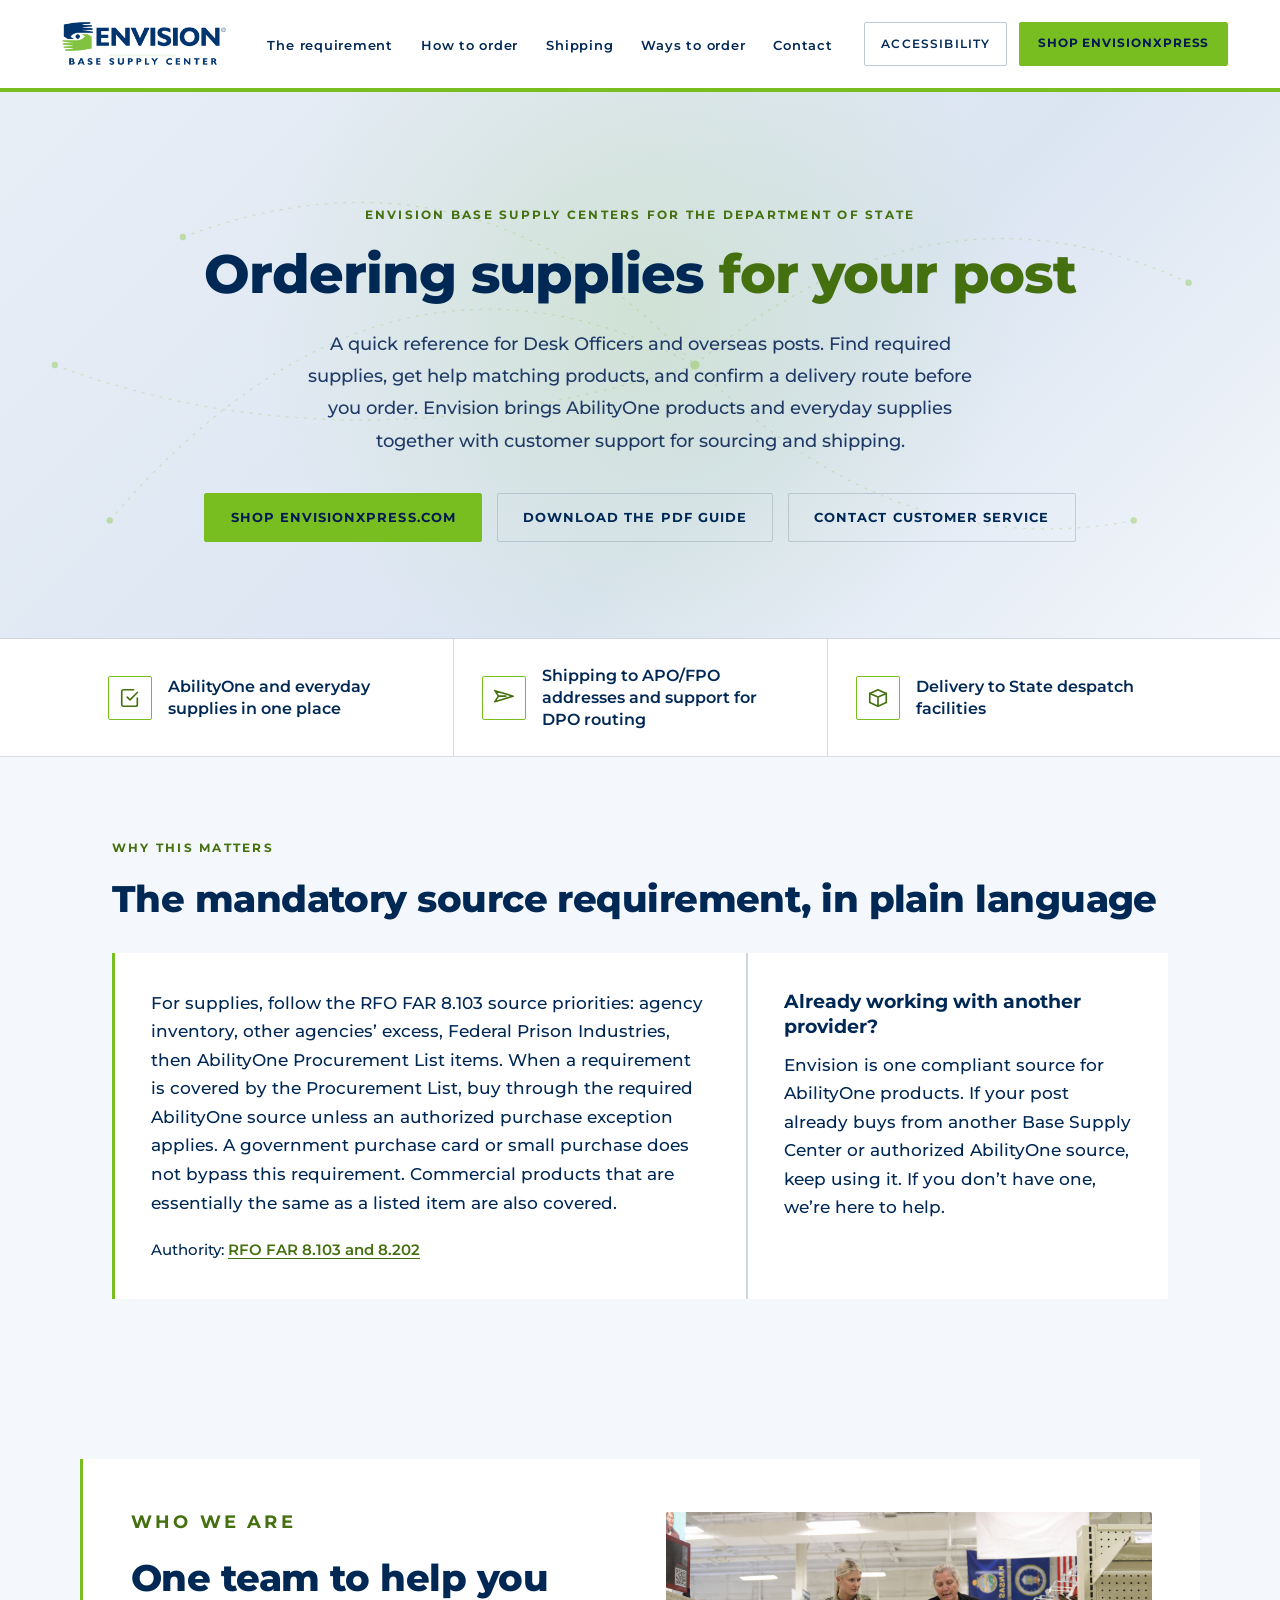
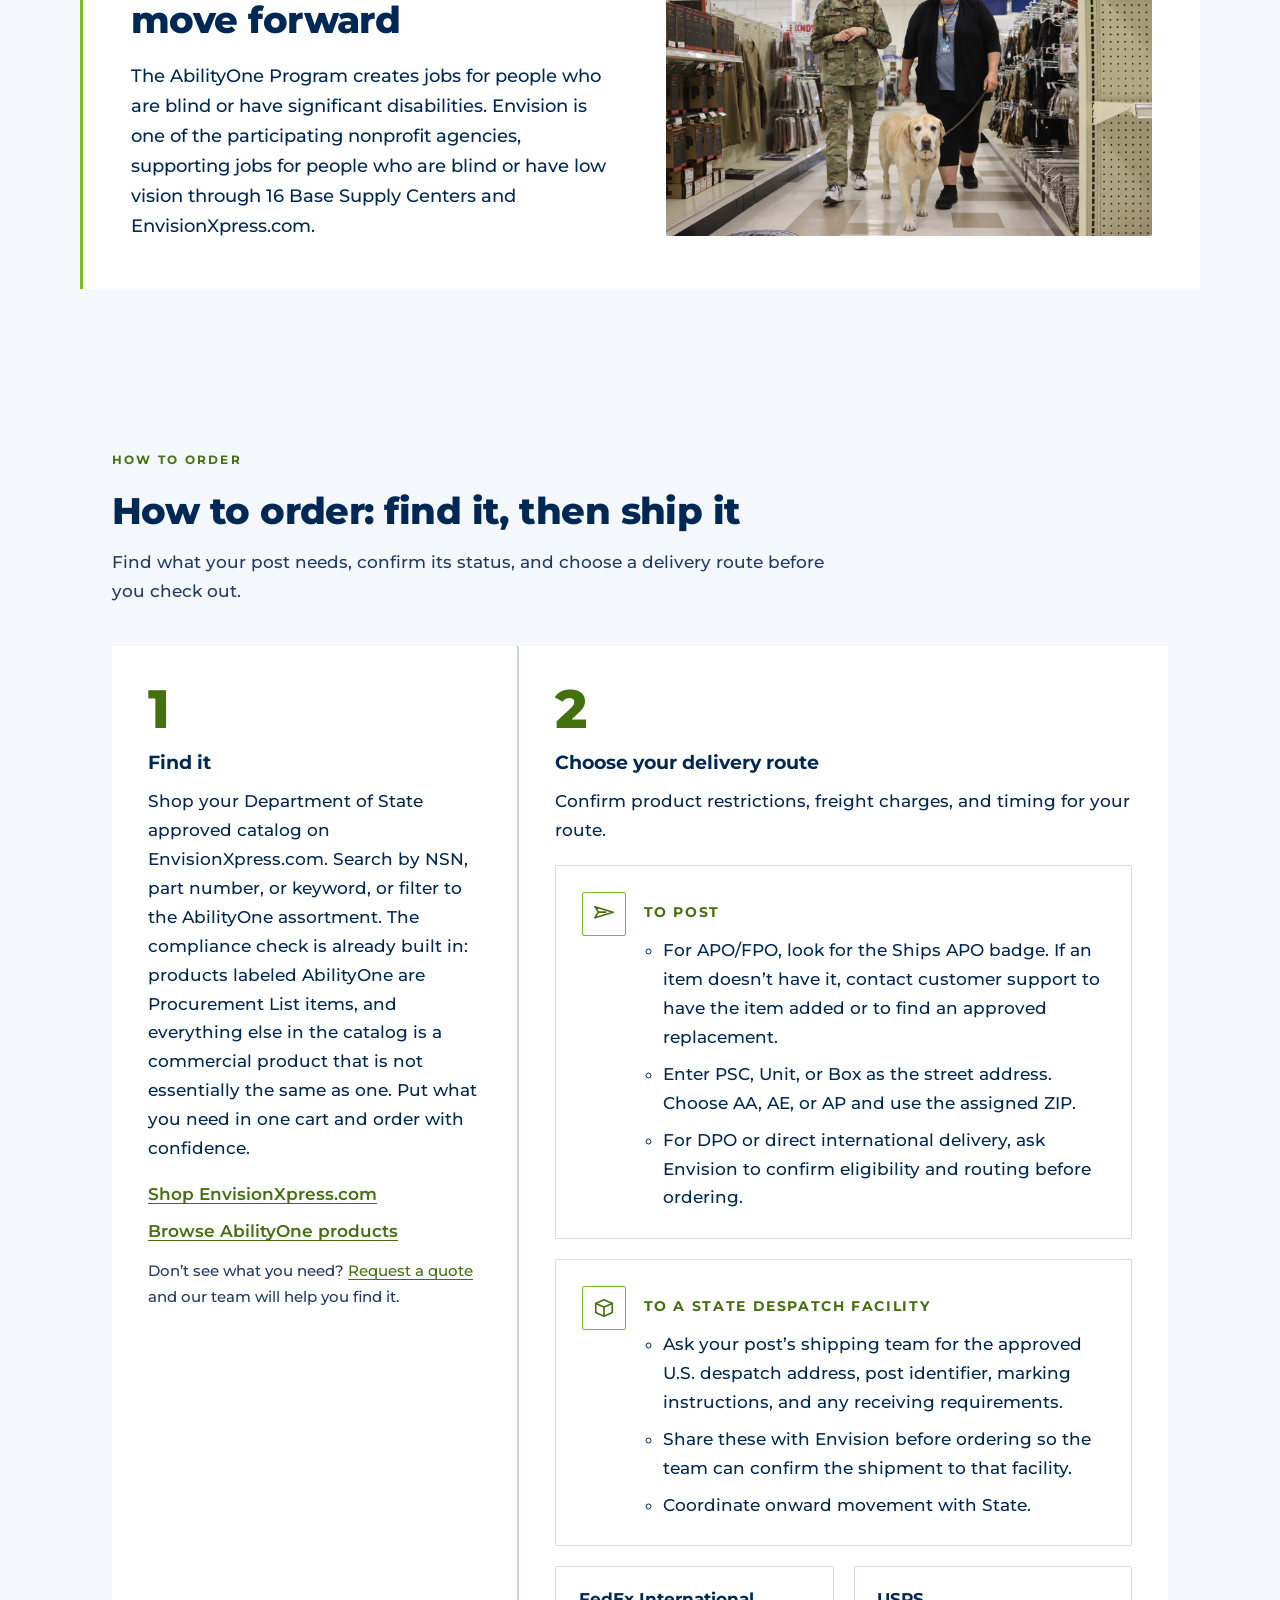
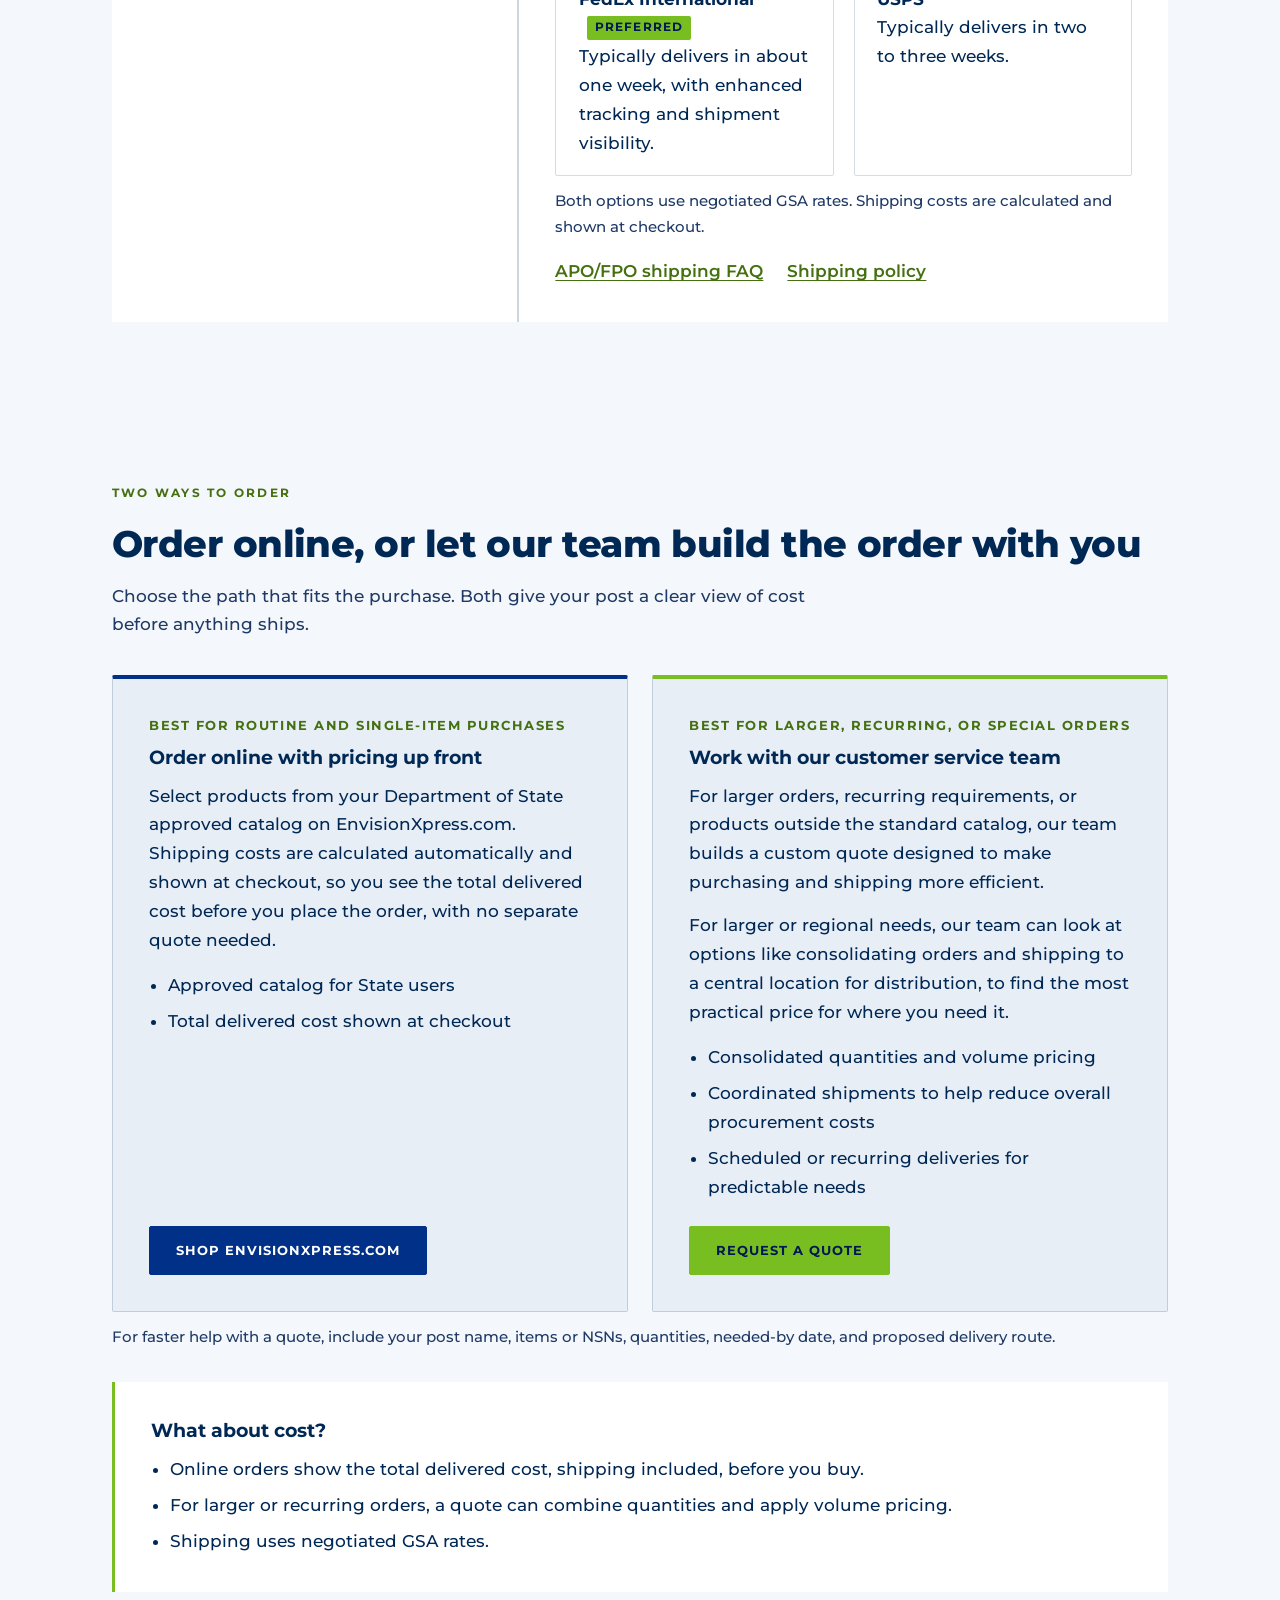
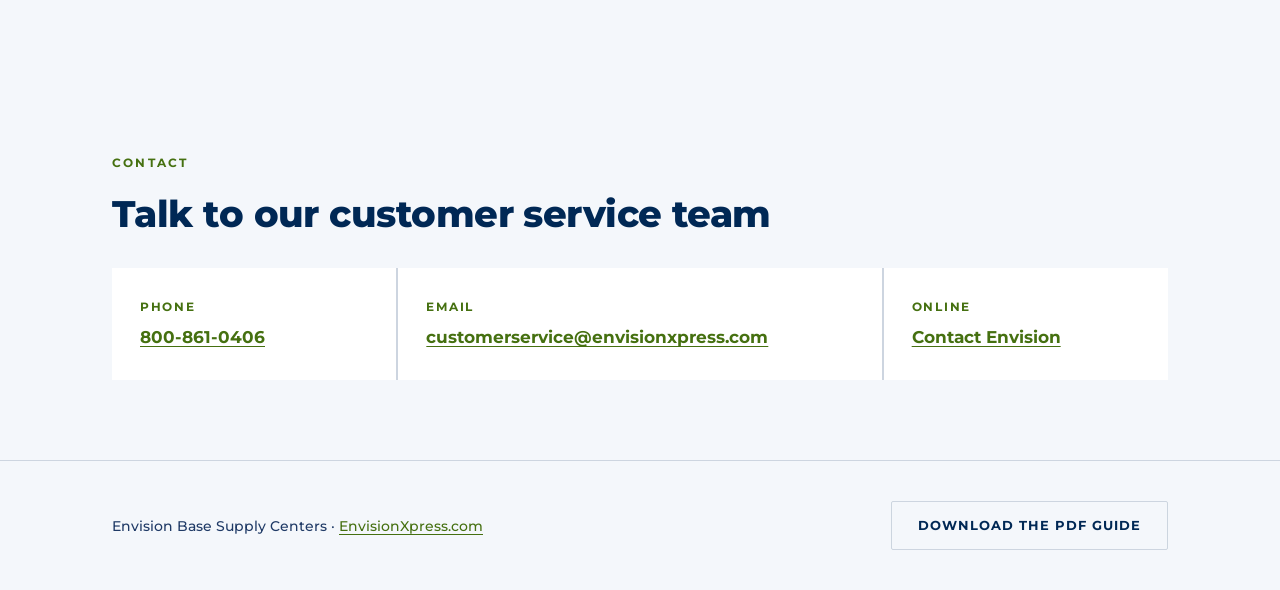
==== state/index.html @ d4388209 "State page: store photo in Who we are; PDF matches approved copy - Who we are pairs the two sentence" ====
<!DOCTYPE html>
<html lang="en" data-env-theme="dark">
<head>
<script>(function(){try{
  var p = JSON.parse(localStorage.getItem('env-a11y') || '{}');
  var t = p.theme;
  if (!['dark','light','hc'].includes(t)) {
    t = window.matchMedia('(prefers-color-scheme: light)').matches ? 'light' : 'dark';
  }
  var r = document.documentElement;
  r.setAttribute('data-env-theme', t);
  ['zoom','lines','paras','underline','motion','readable','cursor'].forEach(function(k){
    if (p[k]) r.setAttribute('data-env-' + k, p[k]);
  });
}catch(e){}})();</script>
<meta charset="UTF-8">
<meta name="viewport" content="width=device-width, initial-scale=1.0">
<meta name="robots" content="noindex">
<title>AbilityOne Purchasing and Delivery Guide for Department of State Posts | Envision</title>
<meta name="description" content="How Department of State Desk Officers and overseas posts find AbilityOne products, confirm Procurement List coverage, and ship to post or a State despatch facility through Envision Base Supply Centers.">
<link rel="preconnect" href="https://fonts.googleapis.com">
<link rel="preconnect" href="https://fonts.gstatic.com" crossorigin>
<link href="https://fonts.googleapis.com/css2?family=Montserrat:wght@400;500;600;700;800&display=swap" rel="stylesheet">
<style>
  *, *::before, *::after { box-sizing: border-box; margin: 0; padding: 0; }

  /* ---------- Theme tokens ---------- */
  :root, html[data-env-theme="dark"] {
    --blue: #003087; --blue-dark: #001852; --blue-mid: #004bb5;
    --green: #78BE21; --green-text: #78BE21; --green-dim: rgba(120,190,33,0.15);
    --bg-body: #000d2e; --bg-alt: #001852; --surface-card: rgba(0,24,82,0.52);
    --surface-strong: #001852;
    --text-main: #ffffff; --text-muted: #e6ecfa;
    --border-soft: rgba(255,255,255,0.12);
    --warn: #FFCF00; --warn-bg: rgba(255,207,0,0.10);
    --focus: #78BE21;
    --btn-text: #001852;
  }
  html[data-env-theme="light"] {
    --blue: #003087; --blue-dark: #002855; --blue-mid: #004bb5;
    --green: #78BE21; --green-text: #457010; --green-dim: rgba(120,190,33,0.18);
    --bg-body: #f4f7fb; --bg-alt: #e8eef6; --surface-card: #ffffff;
    --surface-strong: #ffffff;
    --text-main: #002855; --text-muted: #1f3a66;
    --border-soft: rgba(0,40,85,0.16);
    --warn: #6b5500; --warn-bg: #fff6cc;
    --focus: #003087;
    --btn-text: #001852;
  }
  html[data-env-theme="hc"] {
    --blue: #41B6E6; --blue-dark: #000000; --blue-mid: #41B6E6;
    --green: #78BE21; --green-text: #78BE21; --green-dim: rgba(120,190,33,0.25);
    --bg-body: #000000; --bg-alt: #000000; --surface-card: #000000;
    --surface-strong: #000000;
    --text-main: #ffffff; --text-muted: #ffffff;
    --border-soft: #ffffff;
    --warn: #FFCF00; --warn-bg: #000000;
    --focus: #78BE21;
    --btn-text: #000000;
  }
  html[data-env-theme="hc"] * { backdrop-filter: none !important; text-shadow: none !important; }
  html[data-env-theme="hc"] a { text-decoration: underline; }

  html { scroll-behavior: smooth; scroll-padding-top: 6rem; }
  body {
    font-family: 'Montserrat', sans-serif; font-weight: 500; font-size: 1.0625rem; line-height: 1.7;
    background: var(--bg-body); color: var(--text-main);
    -webkit-font-smoothing: antialiased; overflow-x: hidden;
  }
  :focus-visible { outline: 2px solid var(--focus); outline-offset: 3px; border-radius: 2px; }
  a { color: var(--green-text); text-underline-offset: 3px; }
  a:hover { text-decoration-thickness: 2px; }
  .visually-hidden { position: absolute; width: 1px; height: 1px; padding: 0; margin: -1px; overflow: hidden; clip: rect(0 0 0 0); white-space: nowrap; border: 0; }
  .wrap { max-width: 1120px; margin: 0 auto; padding: 0 2rem; }

  /* ---------- Skip links ---------- */
  .skip-link {
    position: absolute; left: 1rem; top: -100px; z-index: 200;
    background: var(--green); color: #001852; text-decoration: none;
    padding: 0.7rem 1.4rem; font-weight: 700; font-size: 0.8rem;
    letter-spacing: 0.08em; text-transform: uppercase; border-radius: 2px; transition: top 0.15s;
  }
  .skip-link:focus { top: 1rem; }

  /* ---------- Nav ---------- */
  .site-header {
    position: sticky; top: 0; z-index: 100;
    background: #ffffff; border-bottom: 4px solid var(--green);
    --text-main: #002855; --green-text: #457010; --border-soft: rgba(0,40,85,0.25); --focus: #003087;
    color: #002855;
  }
  .nav-inner { display: flex; align-items: center; justify-content: space-between; gap: 1.5rem; padding: 0.75rem 2rem; max-width: 1240px; margin: 0 auto; }
  .logo-plate { display: inline-flex; align-items: center; }
  .logo-plate img { height: 64px; width: auto; display: block; }
  .nav-links { display: flex; gap: 1.75rem; list-style: none; align-items: center; }
  .nav-links a { font-size: 0.8rem; font-weight: 600; letter-spacing: 0.06em; color: var(--text-main); text-decoration: none; }
  .nav-links a:hover { color: var(--green-text); }
  .nav-actions { display: flex; align-items: center; gap: 0.75rem; }

  /* ---------- Buttons ---------- */
  .btn-primary, .btn-ghost {
    display: inline-flex; align-items: center; justify-content: center; min-height: 44px;
    padding: 0.8rem 1.6rem; font-weight: 700; font-size: 0.8rem; letter-spacing: 0.08em;
    text-transform: uppercase; border-radius: 2px; text-decoration: none; transition: box-shadow 0.2s, border-color 0.2s, background 0.2s;
  }
  .btn-primary { background: var(--green); color: var(--btn-text); border: 1px solid var(--green); }
  .btn-primary:hover { box-shadow: 0 0 24px rgba(120,190,33,0.35); }
  .btn-ghost { background: transparent; color: var(--text-main); border: 1px solid var(--border-soft); }
  .btn-ghost:hover { border-color: var(--green); }
  .nav-actions .btn-primary { padding: 0.6rem 1.1rem; font-size: 0.72rem; }

  .a11y-trigger { background: none; border: 1px solid var(--border-soft); color: var(--text-main);
    font: 600 0.72rem 'Montserrat', sans-serif; letter-spacing: 0.1em; text-transform: uppercase;
    padding: 0.55rem 1rem; border-radius: 2px; cursor: pointer; min-height: 44px; }
  .a11y-trigger:hover { border-color: var(--green); }

  /* ---------- Hero ---------- */
  .hero { position: relative; overflow: hidden; text-align: center; padding: 6rem 0 5rem; border-bottom: 1px solid var(--border-soft); }
  .hero-bg { position: absolute; inset: 0; background: linear-gradient(135deg, #001852 0%, #003087 55%, #000d2e 100%); }
  html[data-env-theme="light"] .hero-bg { background: linear-gradient(135deg, #e8eef6 0%, #dbe5f2 60%, #f4f7fb 100%); }
  html[data-env-theme="hc"] .hero-bg { background: #000; }
  .hero-content { position: relative; z-index: 1; max-width: 1080px; margin: 0 auto; padding: 0 2rem; }
  .eyebrow { font-size: 0.78rem; font-weight: 700; letter-spacing: 0.18em; text-transform: uppercase; color: var(--green-text); margin-bottom: 1.25rem; }
  h1 { font-size: clamp(2.2rem, 4.4vw, 3.4rem); font-weight: 800; line-height: 1.08; letter-spacing: -0.02em; margin-bottom: 1.5rem; }
  h1 em { font-style: normal; color: var(--green-text); }
  .hero-sub { font-weight: 500; font-size: 1.15rem; color: var(--text-muted); line-height: 1.75; max-width: 680px; margin: 0 auto 2.25rem; }
  .hero-actions { display: flex; gap: 0.9rem; justify-content: center; flex-wrap: wrap; }
  @keyframes fadeUp { from { opacity: 0; transform: translateY(18px); } to { opacity: 1; transform: none; } }
  .hero-content > * { animation: fadeUp 0.6s ease both; }
  .hero-content > *:nth-child(2) { animation-delay: 0.1s; }
  .hero-content > *:nth-child(3) { animation-delay: 0.2s; }
  .hero-content > *:nth-child(4) { animation-delay: 0.3s; }

  /* ---------- Sections ---------- */
  section.block { padding: 5rem 0; }
  section.block.alt { background: var(--bg-alt); }
  h2 { font-size: clamp(1.6rem, 3vw, 2.3rem); font-weight: 800; letter-spacing: -0.015em; line-height: 1.15; margin-bottom: 1rem; }
  h3 { font-size: 1.2rem; font-weight: 700; line-height: 1.3; margin-bottom: 0.75rem; }
  h4 { font-size: 0.85rem; font-weight: 700; letter-spacing: 0.12em; text-transform: uppercase; color: var(--green-text); margin-bottom: 0.75rem; }
  .lede { color: var(--text-muted); max-width: 720px; font-size: 1.05rem; }
  p + p { margin-top: 0.9rem; }

  /* Requirement callout */
  .callout { display: grid; grid-template-columns: 1.5fr 1fr; gap: 2px; background: var(--border-soft); border-left: 3px solid var(--green); margin-top: 2rem; }
  .callout > div { background: var(--surface-strong); padding: 2.25rem; }
  .callout .authority { margin-top: 1.25rem; font-size: 0.95rem; }
  .callout .authority a { font-weight: 600; }
  .callout.cost { grid-template-columns: 1fr; }
  .cost ul { padding-left: 1.2rem; margin-top: 0.6rem; }
  .cost li + li { margin-top: 0.45rem; }
  .sep { color: var(--text-muted); margin: 0 0.5rem; }

  /* Draft placeholders: delete before launch */

  /* Steps */
  .steps { list-style: none; display: grid; grid-template-columns: minmax(0, 1fr) minmax(0, 1.6fr); gap: 2px; background: var(--border-soft); margin-top: 2.5rem; counter-reset: step; }
  .step { background: var(--bg-body); padding: 2.25rem; position: relative; }
  section.dark .step { background: var(--bg-alt); }
  .step.wide { grid-column: 1 / -1; }
  .step-num { display: inline-flex; align-items: center; justify-content: center; width: 2.4rem; height: 2.4rem; border: 2px solid var(--green); color: var(--green-text); font-weight: 800; font-size: 1rem; border-radius: 2px; margin-bottom: 1.1rem; }
  .step-links { margin-top: 1.1rem; display: flex; flex-wrap: wrap; gap: 0.5rem 1.5rem; }
  .step-links a { font-weight: 600; }
  .routes { display: grid; grid-template-columns: 1fr 1fr; gap: 1.25rem; margin-top: 1.25rem; }
  .steps .routes { grid-template-columns: 1fr; }
  .route { border: 1px solid var(--border-soft); padding: 1.6rem; background: var(--surface-card); border-radius: 2px; }
  .route ul { padding-left: 1.2rem; }
  .route li + li { margin-top: 0.5rem; }
  .ask-band { display: flex; justify-content: space-between; align-items: center; gap: 2rem; flex-wrap: wrap; }
  .tip { font-size: 0.95rem; color: var(--text-muted); margin-top: 0.75rem; }

  /* About strip */
  .about { display: grid; grid-template-columns: 1fr 2fr; gap: 3rem; align-items: start; }

  /* Contact */
  .contact-grid { display: grid; grid-template-columns: 1fr 1.7fr 1fr; gap: 2px; background: var(--border-soft); margin-top: 2rem; }
  .contact-grid > div { background: #ffffff; padding: 1.75rem; }
  .contact-grid .label { font-size: 0.78rem; font-weight: 700; letter-spacing: 0.14em; text-transform: uppercase; color: var(--green-text); margin-bottom: 0.4rem; display: block; }
  .contact-grid a { font-weight: 700; font-size: 1.05rem; word-break: break-word; }

  /* Footer */
  footer { padding: 2.5rem 0; border-top: 1px solid var(--border-soft); }
  .foot-inner { display: flex; justify-content: space-between; align-items: center; gap: 1.5rem; flex-wrap: wrap; }
  .foot-inner p { color: var(--text-muted); font-size: 0.9rem; }


  /* ---------- Visual upgrades ---------- */
  .hero { padding: 7rem 0 6rem; }
  .hero-routes { position: absolute; inset: 0; width: 100%; height: 100%; opacity: 0.55; }
  html[data-env-theme="light"] .hero-routes { opacity: 0.35; }
  html[data-env-theme="hc"] .hero-routes { display: none; }
  .hero-glow { position: absolute; width: 900px; height: 900px; left: 50%; top: 40%; transform: translate(-50%,-50%); background: radial-gradient(circle, rgba(120,190,33,0.14) 0%, transparent 60%); pointer-events: none; }
  html[data-env-theme="hc"] .hero-glow { display: none; }

  .pillars { background: var(--surface-strong); border-bottom: 1px solid var(--border-soft); }
  .pillars ul { list-style: none; display: grid; grid-template-columns: repeat(3,1fr); }
  .pillars li { display: flex; gap: 1rem; align-items: center; padding: 1.6rem 1.75rem; font-weight: 600; font-size: 0.98rem; line-height: 1.4; }
  .pillars li + li { border-left: 1px solid var(--border-soft); }
  .icon { flex-shrink: 0; width: 44px; height: 44px; display: inline-flex; align-items: center; justify-content: center; border: 1.5px solid var(--green); border-radius: 2px; color: var(--green-text); }
  .icon svg { width: 22px; height: 22px; }

  .callout { box-shadow: none; }
  .callout > div:first-child { background: linear-gradient(140deg, #001852 0%, #002878 100%); }
  html[data-env-theme="light"] .callout > div:first-child { background: #ffffff; }
  html[data-env-theme="hc"] .callout > div:first-child { background: #000; }
  .callout p { font-size: 1.05rem; }

  .step { transition: background 0.2s; overflow: hidden; }
  .step::before { content: ''; position: absolute; left: 0; right: 0; top: 0; height: 3px; background: var(--green); transform: scaleX(0); transform-origin: left; transition: transform 0.25s; }
  .step:hover::before, .step:focus-within::before { transform: scaleX(1); }
  .step-num { width: auto; height: auto; border: 0; font-size: 3.4rem; line-height: 1; font-weight: 800; color: transparent; -webkit-text-stroke: 1.5px var(--green); margin-bottom: 0.9rem; letter-spacing: -0.03em; }
  html[data-env-theme="hc"] .step-num, html[data-env-theme="light"] .step-num { color: var(--green-text); -webkit-text-stroke: 0; }
  .route { display: grid; grid-template-columns: auto 1fr; gap: 1.1rem; align-items: start; }
  .route h4 { margin-top: 0.6rem; }

  .about { padding: 3rem; background: linear-gradient(120deg, #001852 0%, #003087 100%); border-left: 3px solid var(--green); }
  html[data-env-theme="light"] .about { background: #ffffff; }
  html[data-env-theme="hc"] .about { background: #000; border: 1px solid #fff; }
  .about p { font-size: 1.1rem; }
  .about--photo { grid-template-columns: 1fr 1fr; align-items: center; }
  .about--photo h2 { margin-bottom: 1.25rem; }
  .about-photo { display: block; width: 100%; height: auto; border-radius: 2px; }
  @media (max-width: 960px) { .pillars ul { grid-template-columns: 1fr; } .pillars li + li { border-left: 0; border-top: 1px solid var(--border-soft); } .route { grid-template-columns: 1fr; } .about { padding: 1.75rem; } }


  /* Light sections: same components, light tokens */
  .section-light {
    --text-main: #002855; --text-muted: #1f3a66; --green-text: #457010;
    --bg-body: #ffffff; --bg-alt: #ffffff; --surface-strong: #ffffff; --surface-card: #ffffff;
    --border-soft: rgba(0,40,85,0.16); --warn: #6b5500; --warn-bg: #fff6cc; --focus: #003087;
    background: #f4f7fb; color: var(--text-main);
  }
  html[data-env-theme="hc"] .section-light { --text-main:#fff; --text-muted:#fff; --green-text:#78BE21; --bg-body:#000; --bg-alt:#000; --surface-strong:#000; --surface-card:#000; --border-soft:#fff; --warn:#FFCF00; --warn-bg:#000; --focus:#78BE21; background:#000; }
  .section-light .callout > div:first-child { background: #ffffff; }
  .section-light .callout > div { box-shadow: none; }
  .section-light .step-num { color: var(--green-text); -webkit-text-stroke: 0; }
  section.block.dark { background: var(--bg-body); }

  .ways { display: grid; grid-template-columns: 1fr 1fr; gap: 1.5rem; margin-top: 2.25rem; }
  .way { background: #ffffff; border: 1px solid var(--border-soft); border-top: 4px solid var(--blue); padding: 2.25rem; display: flex; flex-direction: column; border-radius: 2px; }
  .way.team { border-top-color: var(--green); }
  section.dark .way { background: var(--bg-alt); }
  html[data-env-theme="hc"] .way { background:#000; }
  .way .best { font-size: 0.8rem; font-weight: 700; letter-spacing: 0.12em; text-transform: uppercase; color: var(--green-text); margin-bottom: 0.5rem; }
  .way ul { padding-left: 1.2rem; margin: 1rem 0 1.5rem; }
  .way li + li { margin-top: 0.45rem; }
  .way .btn-primary { margin-top: auto; align-self: flex-start; }
  .way .btn-primary.blue { background: var(--blue); border-color: var(--blue); color: #fff; }
  html[data-env-theme="hc"] .way .btn-primary.blue { background: var(--green); border-color: var(--green); color:#000; }

  .carriers { margin-top: 1.25rem; display: grid; grid-template-columns: 1fr 1fr; gap: 1.25rem; }
  .carrier { border: 1px solid var(--border-soft); padding: 1.1rem 1.4rem; border-radius: 2px; }
  .carrier strong { display: block; font-size: 1.05rem; }
  .carrier .tag { display: inline-block; margin-left: 0.5rem; font-size: 0.72rem; font-weight: 700; letter-spacing: 0.1em; text-transform: uppercase; color: #001852; background: var(--green); padding: 0.15rem 0.5rem; border-radius: 2px; vertical-align: 2px; }
  @media (max-width: 960px) { .ways, .carriers { grid-template-columns: 1fr; } .way { padding: 1.5rem; } }

  /* ---------- Accessibility panel ---------- */
  .a11y-overlay { position: fixed; inset: 0; z-index: 300; background: rgba(0,5,20,0.6); display: flex; align-items: center; justify-content: center; padding: 1.5rem; }
  .a11y-overlay[hidden] { display: none; }
  .a11y-dialog { background: var(--bg-body); border: 1px solid var(--border-soft); border-radius: 2px; padding: 2rem; width: min(460px, 100%); max-height: 90vh; overflow-y: auto; }
  .a11y-head { display: flex; justify-content: space-between; align-items: center; margin-bottom: 1.25rem; }
  .a11y-head h2 { font-size: 1.1rem; margin: 0; }
  .a11y-close { background: none; border: 0; color: var(--text-main); font-size: 1.6rem; min-width: 44px; min-height: 44px; cursor: pointer; }
  .a11y-group { margin-bottom: 1.1rem; border: 0; }
  .a11y-label { display: block; font: 700 0.72rem 'Montserrat', sans-serif; letter-spacing: 0.14em; text-transform: uppercase; color: var(--green-text); margin-bottom: 0.5rem; }
  .a11y-group button { background: transparent; border: 1px solid var(--border-soft); color: var(--text-main); font: 600 0.8rem 'Montserrat', sans-serif; padding: 0.55rem 0.9rem; margin: 0 0.4rem 0.4rem 0; border-radius: 2px; min-height: 44px; cursor: pointer; }
  .a11y-group button[aria-pressed="true"] { background: var(--green); color: #001852; border-color: var(--green); }
  .a11y-foot { display: flex; justify-content: space-between; align-items: center; margin-top: 1.25rem; }
  .a11y-reset { background: none; border: 0; color: var(--text-main); text-decoration: underline; font: 600 0.8rem 'Montserrat', sans-serif; cursor: pointer; min-height: 44px; }

  html[data-env-zoom="2"] body { zoom: 1.125; }
  html[data-env-zoom="3"] body { zoom: 1.25; }
  html[data-env-zoom="4"] body { zoom: 1.4; }
  html[data-env-lines="wide"] body { line-height: 1.95; }
  html[data-env-paras="wide"] p { margin-bottom: 2em; }
  html[data-env-underline="on"] a { text-decoration: underline !important; }
  html[data-env-readable="on"] body { font-weight: 500; letter-spacing: 0.012em; word-spacing: 0.08em; line-height: 1.85; }
  html[data-env-cursor="on"], html[data-env-cursor="on"] * { cursor: url("data:image/svg+xml,%3Csvg xmlns='http://www.w3.org/2000/svg' width='40' height='40'%3E%3Cpath d='M6 2l24 14-11 2 6 12-5 3-6-12-8 8z' fill='%23fff' stroke='%23001852' stroke-width='2'/%3E%3C/svg%3E") 4 2, auto !important; }

  /* ---------- Motion safety ---------- */
  @media (prefers-reduced-motion: reduce) {
    html { scroll-behavior: auto; }
    *, *::before, *::after { animation-duration: 0.01ms !important; animation-iteration-count: 1 !important; transition-duration: 0.01ms !important; }
  }
  html[data-env-motion="reduce"] { scroll-behavior: auto; }
  html[data-env-motion="reduce"] *, html[data-env-motion="reduce"] *::before, html[data-env-motion="reduce"] *::after { animation-duration: 0.01ms !important; animation-iteration-count: 1 !important; transition-duration: 0.01ms !important; }

  /* ---------- Responsive ---------- */
  @media (max-width: 960px) {
    .nav-links { display: none; }
    .callout, .about, .routes, .contact-grid { grid-template-columns: 1fr; }
    .steps { grid-template-columns: 1fr; }
  }
  @media (max-width: 560px) {
    .wrap, .nav-inner { padding-left: 1rem; padding-right: 1rem; }
    .nav-actions .btn-primary { display: none; }
    .logo-plate img { height: 38px; }
    .hero { padding: 4rem 0 3.5rem; }
    .callout > div, .step, .route { padding: 1.4rem; }
    section.block { padding: 3.5rem 0; }
    .hero-actions a { width: 100%; }
  }
  /* ---------- Update notice (auto refresh) ---------- */
  .update-pill { position: fixed; left: 50%; bottom: 1.25rem; transform: translateX(-50%); z-index: 150; display: flex; align-items: center; gap: 1rem; max-width: calc(100% - 2rem); padding: 0.75rem 0.75rem 0.75rem 1.25rem; background: var(--surface-strong); color: var(--text-main); border: 1px solid var(--border-soft); border-left: 3px solid var(--green); box-shadow: 0 8px 24px rgba(0,0,0,0.25); font-size: 0.95rem; font-weight: 600; border-radius: 2px; }
  .update-pill[hidden] { display: none; }
  .update-pill span { flex: 1; min-width: 0; }
  @media (max-width: 560px) { .update-pill { left: 1rem; right: 1rem; transform: none; max-width: none; } }
  .update-pill .btn-primary { padding: 0.55rem 1rem; font-size: 0.72rem; white-space: nowrap; }
  @media print { .update-pill { display: none !important; } }
  @media print { .site-header, .skip-link, .a11y-overlay, .hero-actions, .a11y-trigger { display: none !important; } }
</style>
</head>
<body>
<a class="skip-link" href="#main">Skip to content</a>
<a class="skip-link" href="#steps">Skip to ordering steps</a>
<a class="skip-link" href="#contact">Skip to contact</a>

<header class="site-header">
  <div class="nav-inner">
    <a href="#main" class="logo-plate" aria-label="Envision Base Supply Center, back to top">
      <img src="envision-bsc-logo.png" alt="Envision Base Supply Center" width="661" height="230">
    </a>
    <nav aria-label="Page sections" id="nav">
      <ul class="nav-links">
        <li><a href="#requirement">The requirement</a></li>
        <li><a href="#steps">How to order</a></li>
        <li><a href="#shipping">Shipping</a></li>
        <li><a href="#ways">Ways to order</a></li>
        <li><a href="#contact">Contact</a></li>
      </ul>
    </nav>
    <div class="nav-actions">
      <button class="a11y-trigger" id="a11yTrigger" aria-haspopup="dialog">Accessibility</button>
      <a class="btn-primary" href="https://www.envisionxpress.com/">Shop EnvisionXpress</a>
    </div>
  </div>
</header>

<main id="main" tabindex="-1">

  <section class="hero" aria-labelledby="pageTitle">
    <div class="hero-bg" aria-hidden="true"></div>
    <svg class="hero-routes" viewBox="0 0 1400 600" preserveAspectRatio="xMidYMid slice" aria-hidden="true" focusable="false">
      <g fill="none" stroke="#78BE21" stroke-width="1.2" stroke-dasharray="3 7" opacity="0.7">
        <path d="M120 470 Q 420 120 760 300"/>
        <path d="M760 300 Q 1020 80 1300 210"/>
        <path d="M200 160 Q 520 40 760 300"/>
        <path d="M760 300 Q 980 520 1240 470"/>
        <path d="M60 300 Q 380 420 760 300"/>
      </g>
      <g fill="none" stroke="#ffffff" stroke-opacity="0.07">
        <circle cx="760" cy="300" r="180"/><circle cx="760" cy="300" r="320"/><circle cx="760" cy="300" r="480"/>
      </g>
      <g fill="#78BE21">
        <circle cx="760" cy="300" r="5"/><circle cx="120" cy="470" r="3.5"/><circle cx="1300" cy="210" r="3.5"/>
        <circle cx="200" cy="160" r="3.5"/><circle cx="1240" cy="470" r="3.5"/><circle cx="60" cy="300" r="3.5"/>
      </g>
    </svg>
    <div class="hero-glow" aria-hidden="true"></div>
    <div class="hero-content">
      <p class="eyebrow">Envision Base Supply Centers for the Department of State</p>
      <h1 id="pageTitle">Ordering supplies <em>for your post</em></h1>
      <p class="hero-sub">A quick reference for Desk Officers and overseas posts. Find required supplies, get help matching products, and confirm a delivery route before you order. Envision brings AbilityOne products and everyday supplies together with customer support for sourcing and shipping.</p>
      <div class="hero-actions">
        <a class="btn-primary" href="https://www.envisionxpress.com/">Shop EnvisionXpress.com</a>
        <a class="btn-ghost" href="Envision-State-Department-Ordering-Guide.pdf" download>Download the PDF guide</a>
        <a class="btn-ghost" href="#contact">Contact customer service</a>
      </div>
    </div>
  </section>


  <section class="pillars" aria-label="What Envision handles for posts">
    <ul class="wrap" style="padding:0">
      <li><span class="icon"><svg viewBox="0 0 24 24" fill="none" stroke="currentColor" stroke-width="1.8" stroke-linecap="round" stroke-linejoin="round" aria-hidden="true"><path d="M9 11l3 3 8-8"/><path d="M20 12v7a2 2 0 0 1-2 2H5a2 2 0 0 1-2-2V5a2 2 0 0 1 2-2h11"/></svg></span>AbilityOne and everyday supplies in one place</li>
      <li><span class="icon"><svg viewBox="0 0 24 24" fill="none" stroke="currentColor" stroke-width="1.8" stroke-linecap="round" stroke-linejoin="round" aria-hidden="true"><path d="M2 16l20-6-20-6 4 6-4 6z"/><path d="M6 10h8"/></svg></span>Shipping to APO/FPO addresses and support for DPO routing</li>
      <li><span class="icon"><svg viewBox="0 0 24 24" fill="none" stroke="currentColor" stroke-width="1.8" stroke-linecap="round" stroke-linejoin="round" aria-hidden="true"><path d="M3 7l9-4 9 4v10l-9 4-9-4z"/><path d="M3 7l9 4 9-4M12 11v10"/></svg></span>Delivery to State despatch facilities</li>
    </ul>
  </section>

  <section class="block section-light" id="requirement" aria-labelledby="reqTitle">
    <div class="wrap">
      <p class="eyebrow">Why this matters</p>
      <h2 id="reqTitle">The mandatory source requirement, in plain language</h2>
      <div class="callout">
        <div>
          <p>For supplies, follow the RFO FAR 8.103 source priorities: agency inventory, other agencies&rsquo; excess, Federal Prison Industries, then AbilityOne Procurement List items. When a requirement is covered by the Procurement List, buy through the required AbilityOne source unless an authorized purchase exception applies. A government purchase card or small purchase does not bypass this requirement. Commercial products that are essentially the same as a listed item are also covered.</p>
          <p class="authority">Authority:
            <a href="https://www.acquisition.gov/far-overhaul/far-part-deviation-guide/far-overhaul-part-8">RFO FAR 8.103 and 8.202</a>
          </p>
        </div>
        <div>
          <h3>Already working with another provider?</h3>
          <p>Envision is one compliant source for AbilityOne products. If your post already buys from another Base Supply Center or authorized AbilityOne source, keep using it. If you don&rsquo;t have one, we&rsquo;re here to help.</p>
        </div>
      </div>
    </div>
  </section>

  <section class="block dark" id="about" aria-labelledby="aboutTitle">
    <div class="wrap about about--photo">
      <div>
        <p class="eyebrow">Who we are</p>
        <h2 id="aboutTitle">One team to help you move forward</h2>
        <p>The AbilityOne Program creates jobs for people who are blind or have significant disabilities. Envision is one of the participating nonprofit agencies, supporting jobs for people who are blind or have low vision through 16 Base Supply Centers and EnvisionXpress.com.</p>
      </div>
      <img class="about-photo" src="/images/massif/base-supply-center-aisle.jpg" width="1536" height="1024" loading="lazy" alt="An Air Force service member and an Envision employee with a guide dog walk down an aisle of uniform items at a Base Supply Center.">
    </div>
  </section>

  <section class="block section-light" id="steps" aria-labelledby="stepsTitle">
    <div class="wrap">
      <p class="eyebrow">How to order</p>
      <h2 id="stepsTitle">How to order: find it, then ship it</h2>
      <p class="lede">Find what your post needs, confirm its status, and choose a delivery route before you check out.</p>

      <ol class="steps">
        <li class="step">
          <span class="step-num" aria-hidden="true">1</span>
          <h3><span class="visually-hidden">Step 1: </span>Find it</h3>
          <p>Shop your Department of State approved catalog on EnvisionXpress.com. Search by NSN, part number, or keyword, or filter to the AbilityOne assortment. The compliance check is already built in: products labeled AbilityOne are Procurement List items, and everything else in the catalog is a commercial product that is not essentially the same as one. Put what you need in one cart and order with confidence.</p>
          <div class="step-links">
            <a href="https://www.envisionxpress.com/">Shop EnvisionXpress.com</a>
            <a href="https://www.envisionxpress.com/abilityone/">Browse AbilityOne products</a>
          </div>
          <p class="tip">Don&rsquo;t see what you need? <a href="https://www.envisionxpress.com/request-a-quote/">Request a quote</a> and our team will help you find it.</p>
        </li>
        <li class="step" id="shipping">
          <span class="step-num" aria-hidden="true">2</span>
          <h3><span class="visually-hidden">Step 2: </span>Choose your delivery route</h3>
          <p>Confirm product restrictions, freight charges, and timing for your route.</p>
          <div class="routes">
            <div class="route">
              <span class="icon"><svg viewBox="0 0 24 24" fill="none" stroke="currentColor" stroke-width="1.8" stroke-linecap="round" stroke-linejoin="round" aria-hidden="true"><path d="M2 16l20-6-20-6 4 6-4 6z"/><path d="M6 10h8"/></svg></span>
              <div>
              <h4>To post</h4>
              <ul>
                <li>For APO/FPO, look for the Ships APO badge. If an item doesn&rsquo;t have it, contact customer support to have the item added or to find an approved replacement.</li>
                <li>Enter PSC, Unit, or Box as the street address. Choose AA, AE, or AP and use the assigned ZIP.</li>
                <li>For DPO or direct international delivery, ask Envision to confirm eligibility and routing before ordering.</li>
              </ul>
              </div>
            </div>
            <div class="route">
              <span class="icon"><svg viewBox="0 0 24 24" fill="none" stroke="currentColor" stroke-width="1.8" stroke-linecap="round" stroke-linejoin="round" aria-hidden="true"><path d="M3 7l9-4 9 4v10l-9 4-9-4z"/><path d="M3 7l9 4 9-4M12 11v10"/></svg></span>
              <div>
              <h4>To a State despatch facility</h4>
              <ul>
                <li>Ask your post&rsquo;s shipping team for the approved U.S. despatch address, post identifier, marking instructions, and any receiving requirements.</li>
                <li>Share these with Envision before ordering so the team can confirm the shipment to that facility.</li>
                <li>Coordinate onward movement with State.</li>
              </ul>
              </div>
            </div>
          </div>
          <div class="carriers">
            <div class="carrier"><strong>FedEx International <span class="tag">Preferred</span></strong>Typically delivers in about one week, with enhanced tracking and shipment visibility.</div>
            <div class="carrier"><strong>USPS</strong>Typically delivers in two to three weeks.</div>
          </div>
          <p class="tip">Both options use negotiated GSA rates. Shipping costs are calculated and shown at checkout.</p>
          <div class="step-links">
            <a href="https://www.envisionxpress.com/shipping-faq/">APO/FPO shipping FAQ</a>
            <a href="https://www.envisionxpress.com/shipping-policy/">Shipping policy</a>
          </div>
        </li>
      </ol>
    </div>
  </section>


  <section class="block dark" id="ways" aria-labelledby="waysTitle">
    <div class="wrap">
      <p class="eyebrow">Two ways to order</p>
      <h2 id="waysTitle">Order online, or let our team build the order with you</h2>
      <p class="lede">Choose the path that fits the purchase. Both give your post a clear view of cost before anything ships.</p>
      <div class="ways">
        <div class="way">
          <p class="best">Best for routine and single-item purchases</p>
          <h3>Order online with pricing up front</h3>
          <p>Select products from your Department of State approved catalog on EnvisionXpress.com. Shipping costs are calculated automatically and shown at checkout, so you see the total delivered cost before you place the order, with no separate quote needed.</p>
          <ul>
            <li>Approved catalog for State users</li>
            <li>Total delivered cost shown at checkout</li>
          </ul>
          <a class="btn-primary blue" href="https://www.envisionxpress.com/">Shop EnvisionXpress.com</a>
        </div>
        <div class="way team">
          <p class="best">Best for larger, recurring, or special orders</p>
          <h3>Work with our customer service team</h3>
          <p>For larger orders, recurring requirements, or products outside the standard catalog, our team builds a custom quote designed to make purchasing and shipping more efficient.</p>
          <p>For larger or regional needs, our team can look at options like consolidating orders and shipping to a central location for distribution, to find the most practical price for where you need it.</p>
          <ul>
            <li>Consolidated quantities and volume pricing</li>
            <li>Coordinated shipments to help reduce overall procurement costs</li>
            <li>Scheduled or recurring deliveries for predictable needs</li>
          </ul>
          <a class="btn-primary" href="https://www.envisionxpress.com/request-a-quote/">Request a quote</a>
        </div>
      </div>
      <p class="tip">For faster help with a quote, include your post name, items or NSNs, quantities, needed-by date, and proposed delivery route.</p>
      <div class="callout cost">
        <div>
          <h3>What about cost?</h3>
          <ul>
            <li>Online orders show the total delivered cost, shipping included, before you buy.</li>
            <li>For larger or recurring orders, a quote can combine quantities and apply volume pricing.</li>
            <li>Shipping uses negotiated GSA rates.</li>
          </ul>
        </div>
      </div>
    </div>
  </section>

  <section class="block section-light" id="contact" aria-labelledby="contactTitle">
    <div class="wrap">
      <p class="eyebrow">Contact</p>
      <h2 id="contactTitle">Talk to our customer service team</h2>
      <div class="contact-grid">
        <div><span class="label">Phone</span><a href="tel:+18008610406">800-861-0406</a></div>
        <div><span class="label">Email</span><a href="mailto:customerservice@envisionxpress.com">customerservice@envisionxpress.com</a></div>
        <div><span class="label">Online</span><a href="https://www.envisionxpress.com/contact-us/">Contact Envision</a></div>
      </div>
    </div>
  </section>

</main>

<footer id="site-footer">
  <div class="wrap foot-inner">
    <p>Envision Base Supply Centers &middot; <a href="https://www.envisionxpress.com/">EnvisionXpress.com</a></p>
    <a class="btn-ghost" href="Envision-State-Department-Ordering-Guide.pdf" download>Download the PDF guide</a>
  </div>
</footer>

<div class="a11y-overlay" id="a11yOverlay" hidden>
  <div class="a11y-dialog" role="dialog" aria-modal="true" aria-labelledby="a11yTitle">
    <div class="a11y-head">
      <h2 id="a11yTitle">Accessibility options</h2>
      <button class="a11y-close" data-a11y-close aria-label="Close accessibility options">&times;</button>
    </div>
    <div class="a11y-group" role="group" aria-labelledby="gTheme">
      <span class="a11y-label" id="gTheme">Theme</span>
      <button data-set="theme" data-val="dark" aria-pressed="false">Dark</button>
      <button data-set="theme" data-val="light" aria-pressed="false">Light</button>
      <button data-set="theme" data-val="hc" aria-pressed="false">High contrast</button>
    </div>
    <div class="a11y-group" role="group" aria-labelledby="gZoom">
      <span class="a11y-label" id="gZoom">Text size</span>
      <button data-set="zoom" data-val="1" aria-pressed="false">100%</button>
      <button data-set="zoom" data-val="2" aria-pressed="false">112%</button>
      <button data-set="zoom" data-val="3" aria-pressed="false">125%</button>
      <button data-set="zoom" data-val="4" aria-pressed="false">140%</button>
    </div>
    <div class="a11y-group" role="group" aria-labelledby="gLines">
      <span class="a11y-label" id="gLines">Line spacing</span>
      <button data-set="lines" data-val="normal" aria-pressed="false">Normal</button>
      <button data-set="lines" data-val="wide" aria-pressed="false">Wide</button>
    </div>
    <div class="a11y-group" role="group" aria-labelledby="gParas">
      <span class="a11y-label" id="gParas">Paragraph spacing</span>
      <button data-set="paras" data-val="normal" aria-pressed="false">Normal</button>
      <button data-set="paras" data-val="wide" aria-pressed="false">Wide</button>
    </div>
    <div class="a11y-group" role="group" aria-labelledby="gPrefs">
      <span class="a11y-label" id="gPrefs">Preferences</span>
      <button data-toggle="underline" aria-pressed="false">Underline links</button>
      <button data-toggle="motion" data-on="reduce" aria-pressed="false">Reduce motion</button>
      <button data-toggle="readable" aria-pressed="false">Readable text</button>
      <button data-toggle="cursor" aria-pressed="false">Large cursor</button>
    </div>
    <div class="a11y-foot">
      <button class="a11y-reset" id="a11yReset">Reset all</button>
      <button class="btn-primary" data-a11y-close>Done</button>
    </div>
  </div>
</div>

<script>
(function(){
  const KEY='env-a11y', root=document.documentElement;
  const trigger=document.getElementById('a11yTrigger');
  const overlay=document.getElementById('a11yOverlay');
  if(!trigger||!overlay) return;
  const dialog=overlay.querySelector('.a11y-dialog');
  let prefs={}; try{ prefs=JSON.parse(localStorage.getItem(KEY)||'{}'); }catch(e){}
  if(!prefs.motion && window.matchMedia('(prefers-reduced-motion: reduce)').matches) prefs.motion='reduce';
  function save(){ try{ localStorage.setItem(KEY, JSON.stringify(prefs)); }catch(e){} }
  function apply(){
    ['theme','zoom','lines','paras','underline','motion','readable','cursor'].forEach(k=>{
      if(prefs[k]) root.setAttribute('data-env-'+k, prefs[k]); else root.removeAttribute('data-env-'+k);
    });
    if(!root.getAttribute('data-env-theme')) root.setAttribute('data-env-theme', window.matchMedia('(prefers-color-scheme: light)').matches ? 'light' : 'dark');
    overlay.querySelectorAll('[data-set]').forEach(b=>{
      const cur = b.dataset.set==='theme' ? root.getAttribute('data-env-theme') : prefs[b.dataset.set];
      b.setAttribute('aria-pressed', String(cur===b.dataset.val));
    });
    overlay.querySelectorAll('[data-toggle]').forEach(b=>{
      const on=b.dataset.on||'on'; b.setAttribute('aria-pressed', String(prefs[b.dataset.toggle]===on));
    });
  }
  overlay.addEventListener('click', e=>{
    const set=e.target.closest('[data-set]'), tog=e.target.closest('[data-toggle]');
    if(set){ prefs[set.dataset.set]=set.dataset.val; save(); apply(); }
    if(tog){ const on=tog.dataset.on||'on', k=tog.dataset.toggle; prefs[k]=(prefs[k]===on)?null:on; if(!prefs[k]) delete prefs[k]; save(); apply(); }
    if(e.target.closest('[data-a11y-close]') || e.target===overlay) close();
  });
  document.getElementById('a11yReset').addEventListener('click', ()=>{ prefs={}; save(); apply(); });
  let lastFocus=null;
  const main=document.getElementById('main');
  function open(){ lastFocus=document.activeElement; overlay.hidden=false; main.inert=true; dialog.querySelector('button').focus(); document.addEventListener('keydown', keys); }
  function close(){ overlay.hidden=true; main.inert=false; document.removeEventListener('keydown', keys); if(lastFocus) lastFocus.focus(); }
  function keys(e){
    if(e.key==='Escape'){ close(); return; }
    if(e.key!=='Tab') return;
    const f=[...dialog.querySelectorAll('button:not([disabled])')];
    const first=f[0], last=f[f.length-1];
    if(e.shiftKey && document.activeElement===first){ e.preventDefault(); last.focus(); }
    else if(!e.shiftKey && document.activeElement===last){ e.preventDefault(); first.focus(); }
  }
  trigger.addEventListener('click', open);
  apply();
})();
</script>
<div class="update-pill" id="updatePill" role="status" hidden>
  <span>This page has been updated.</span>
  <button class="btn-primary" type="button" id="updateReload">Refresh now</button>
</div>

<script>
/* Auto refresh: every 5 minutes (and whenever the tab comes back into view)
   check whether the published page has changed. If it has and nobody is
   looking at the tab, reload quietly. If someone is reading it, show a notice
   with a Refresh button instead of pulling the page out from under them, then
   reload the next time the tab is left or returned to. */
(function(){
  var CHECK_MS = 5 * 60 * 1000;
  var pill = document.getElementById('updatePill');
  var btn = document.getElementById('updateReload');
  var baseline = null, stale = false, busy = false;
  function hash(t){ var h = 0; for (var i = 0; i < t.length; i++) { h = (h * 31 + t.charCodeAt(i)) | 0; } return h; }
  function check(){
    if (busy || stale || !window.fetch) return;
    busy = true;
    fetch(location.pathname, { cache: 'no-store', credentials: 'same-origin' })
      .then(function(r){ return r.ok ? r.text() : null; })
      .then(function(t){
        if (t === null) return;
        var h = hash(t);
        if (baseline === null) { baseline = h; return; }
        if (h !== baseline) { stale = true; if (document.hidden) location.reload(); else pill.hidden = false; }
      })
      .catch(function(){})
      .then(function(){ busy = false; });
  }
  btn.addEventListener('click', function(){ location.reload(); });
  document.addEventListener('visibilitychange', function(){
    if (stale) { location.reload(); return; }
    if (!document.hidden) check();
  });
  check();
  setInterval(check, CHECK_MS);
})();
</script>
</body>
</html>
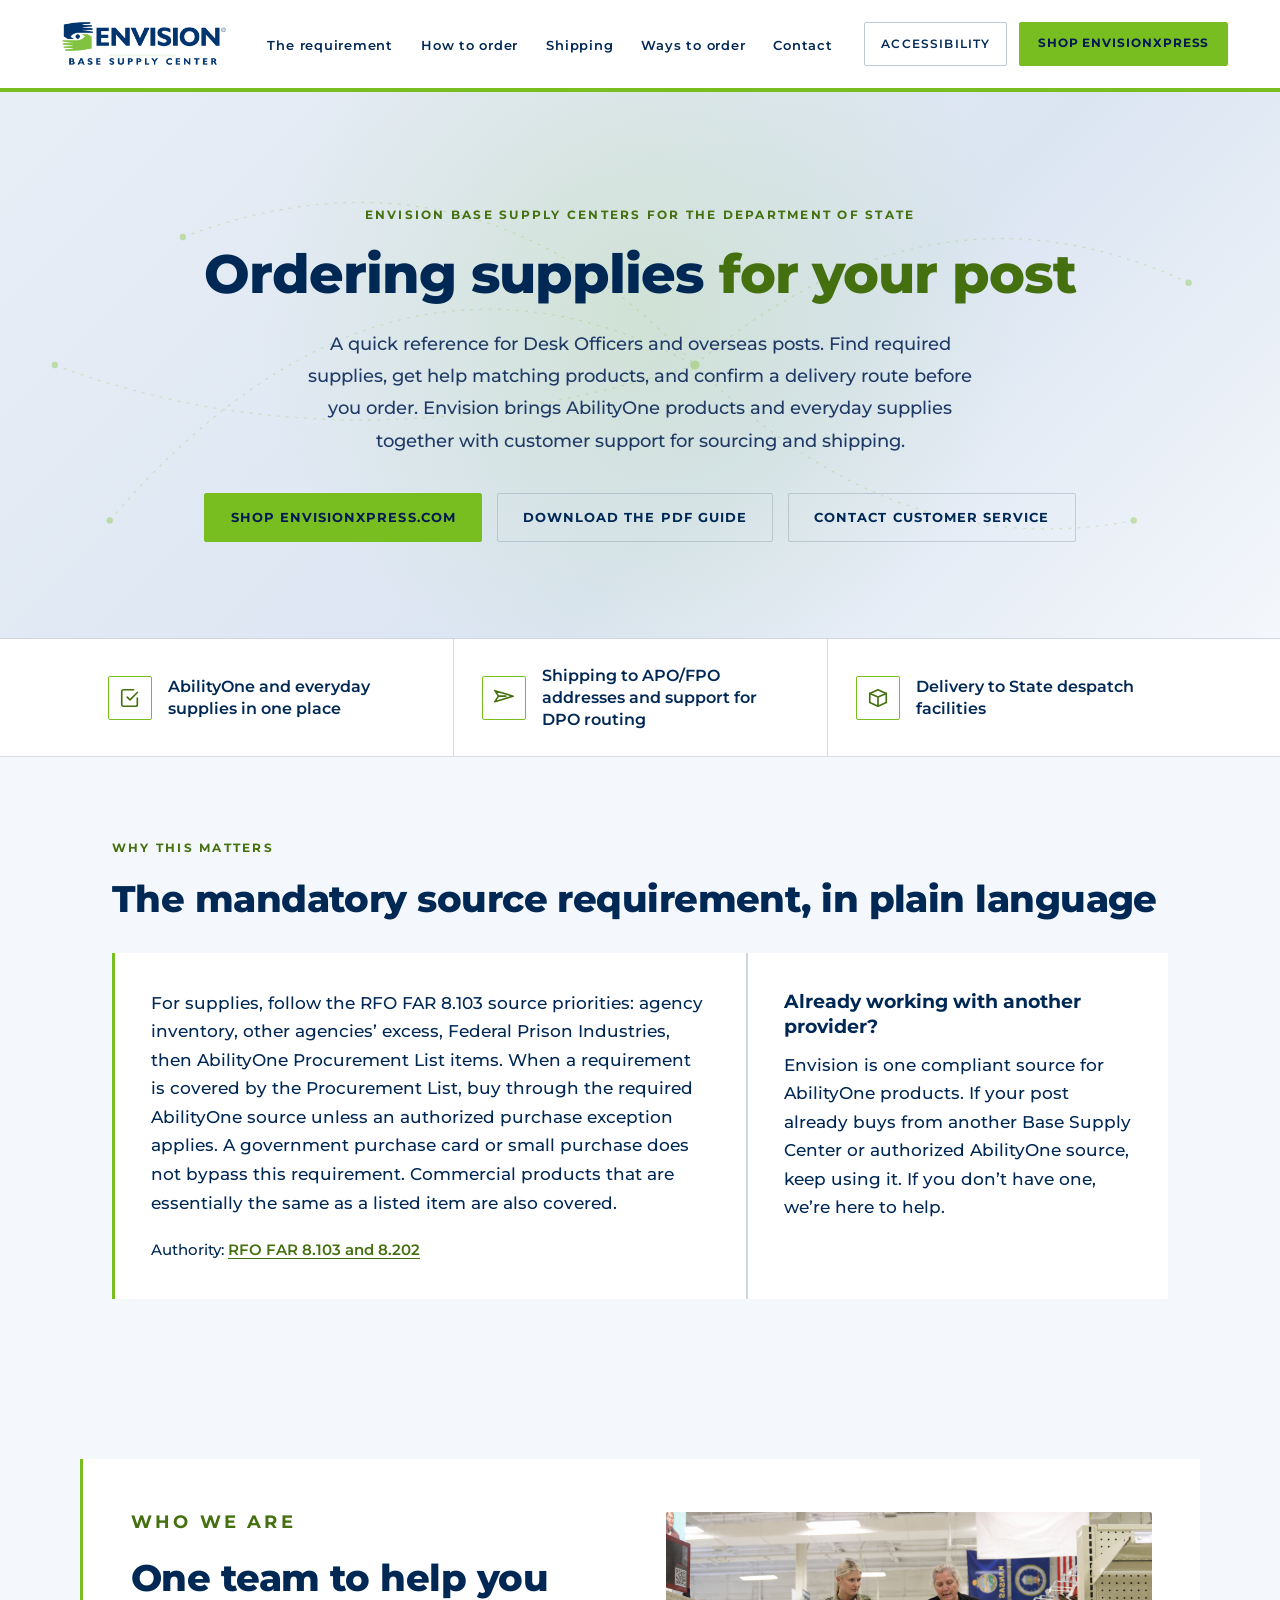
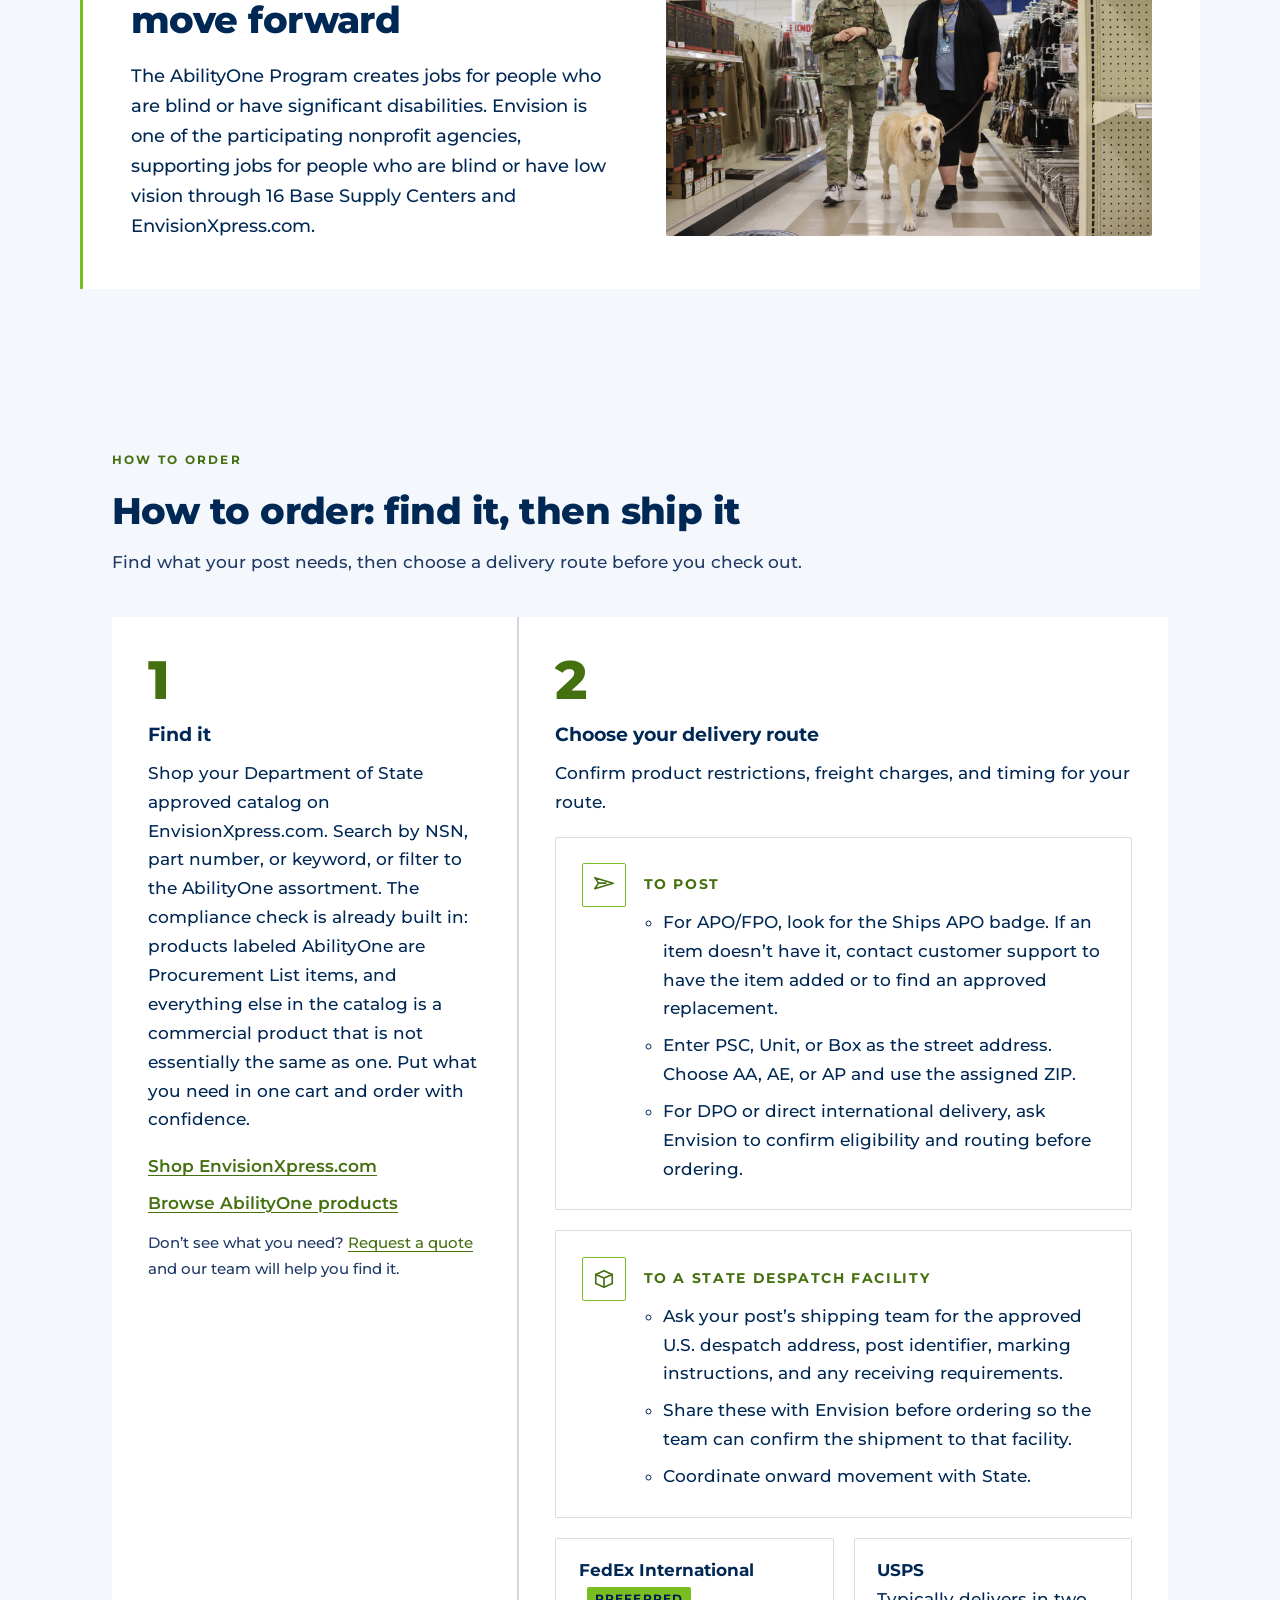
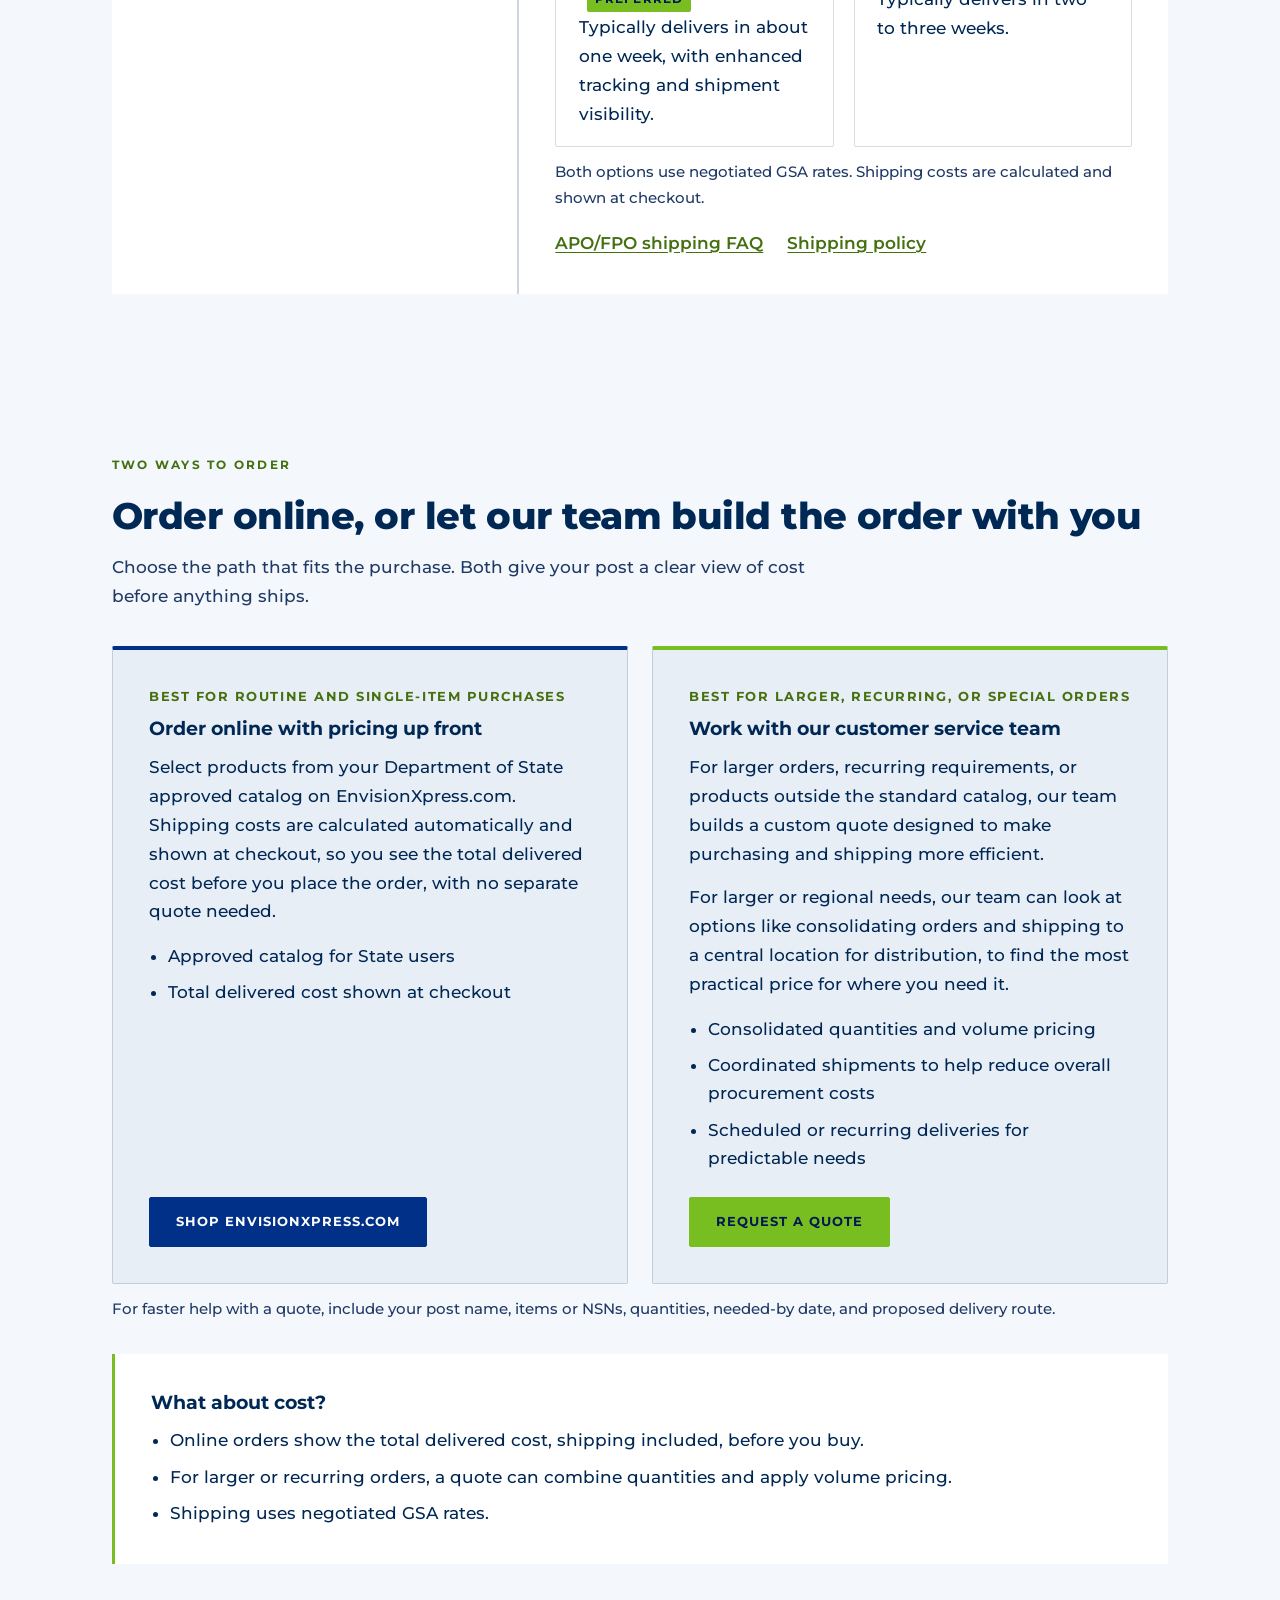
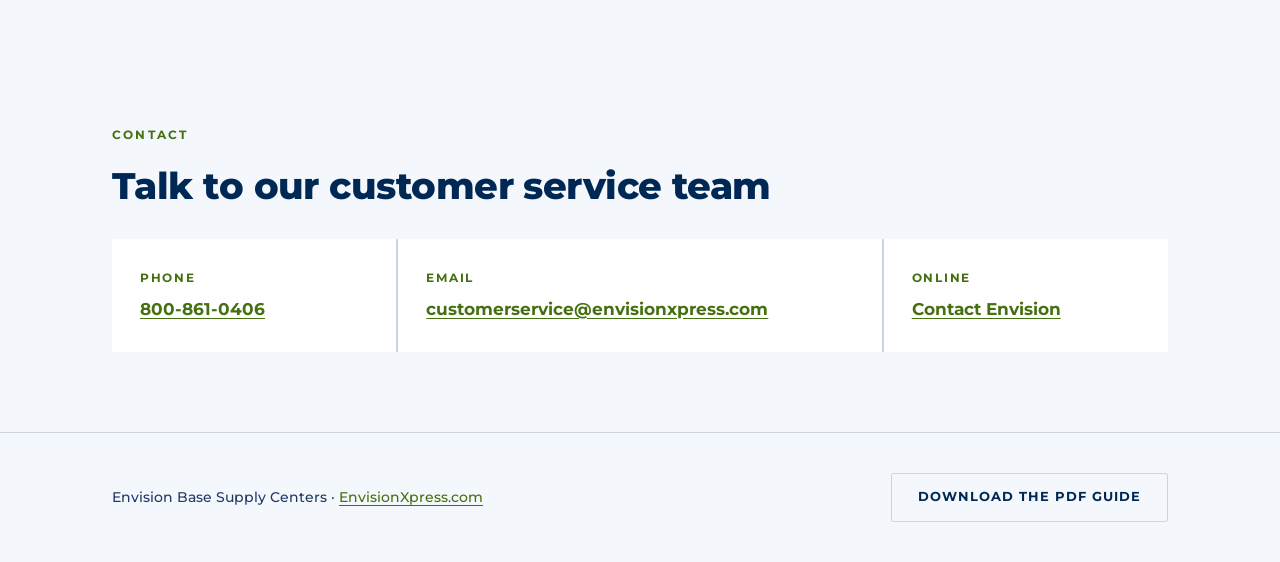
==== commit a7b9d059: "State page: drop leftover "confirm status" wording from the old Check it step The steps intro on the" ====
--- a/state/index.html
+++ b/state/index.html
@@ -411,7 +411,7 @@
     <div class="wrap">
       <p class="eyebrow">How to order</p>
       <h2 id="stepsTitle">How to order: find it, then ship it</h2>
-      <p class="lede">Find what your post needs, confirm its status, and choose a delivery route before you check out.</p>
+      <p class="lede">Find what your post needs, then choose a delivery route before you check out.</p>
 
       <ol class="steps">
         <li class="step">
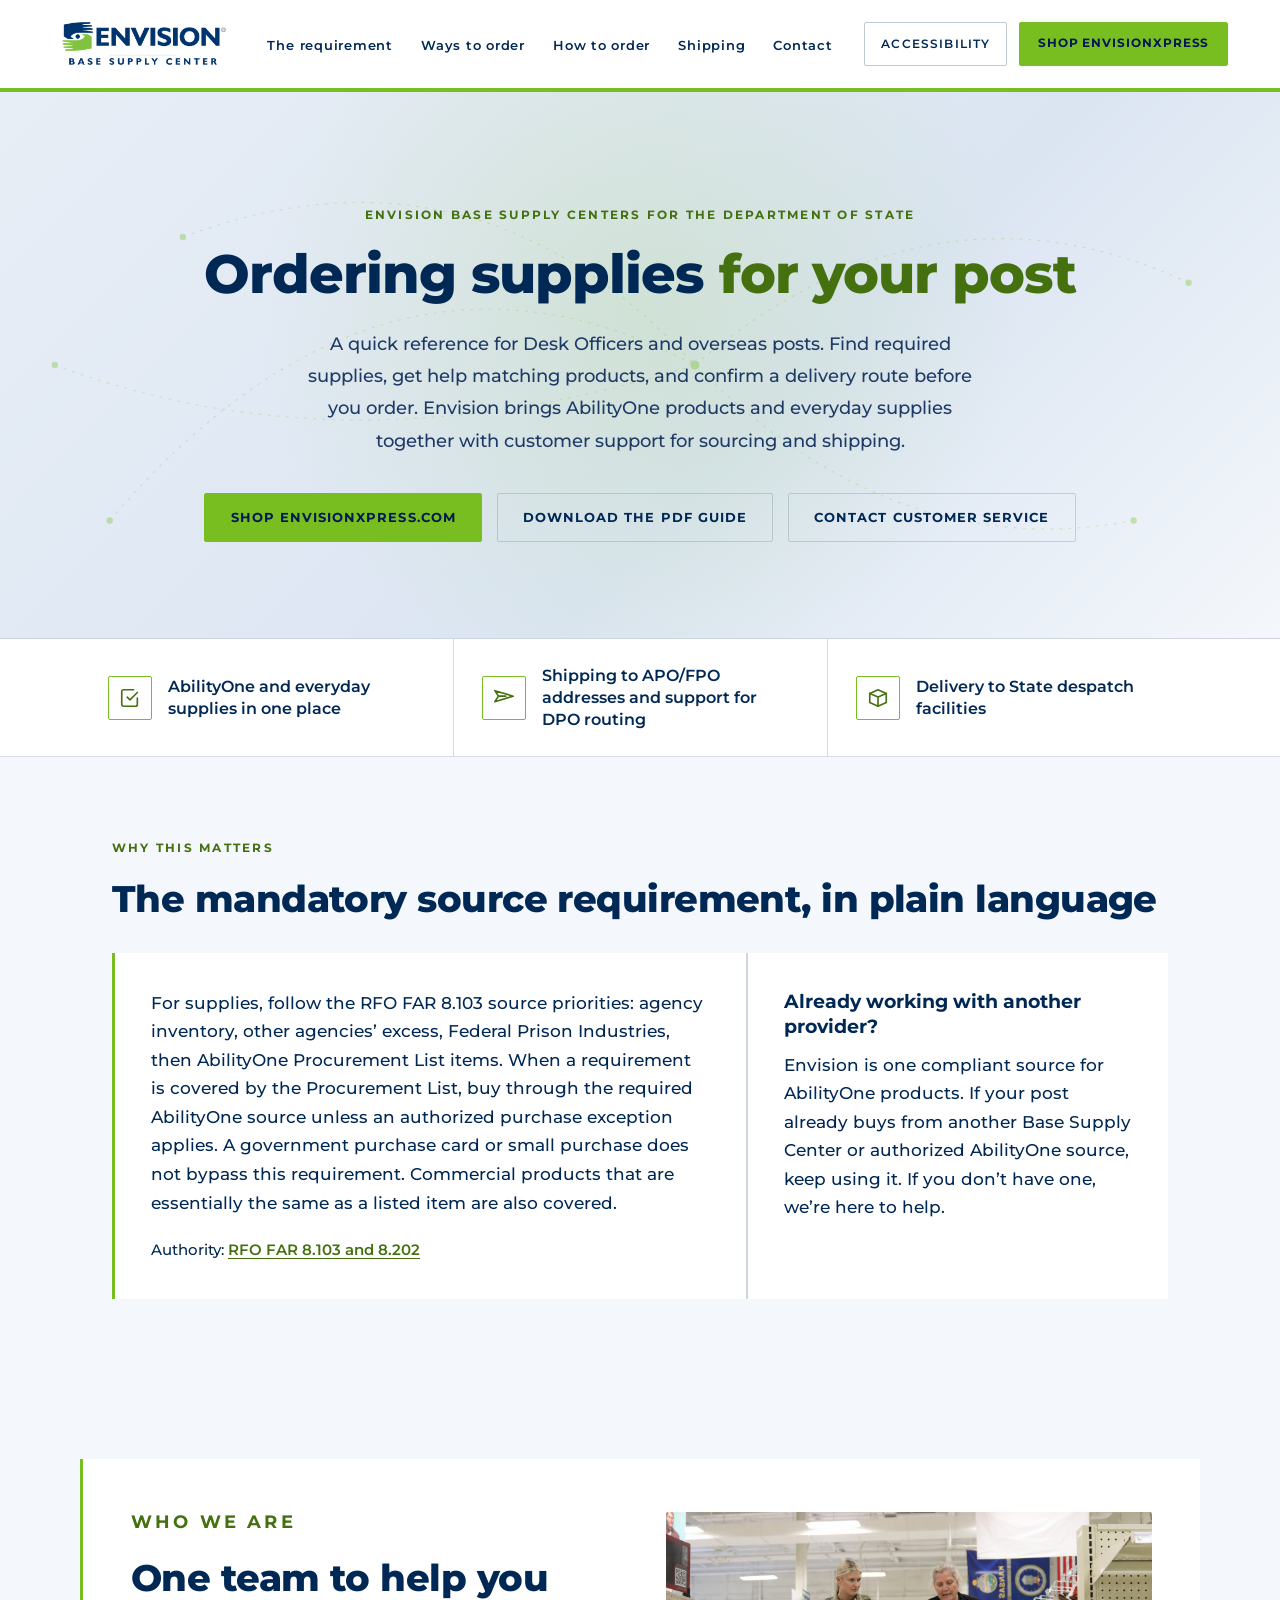
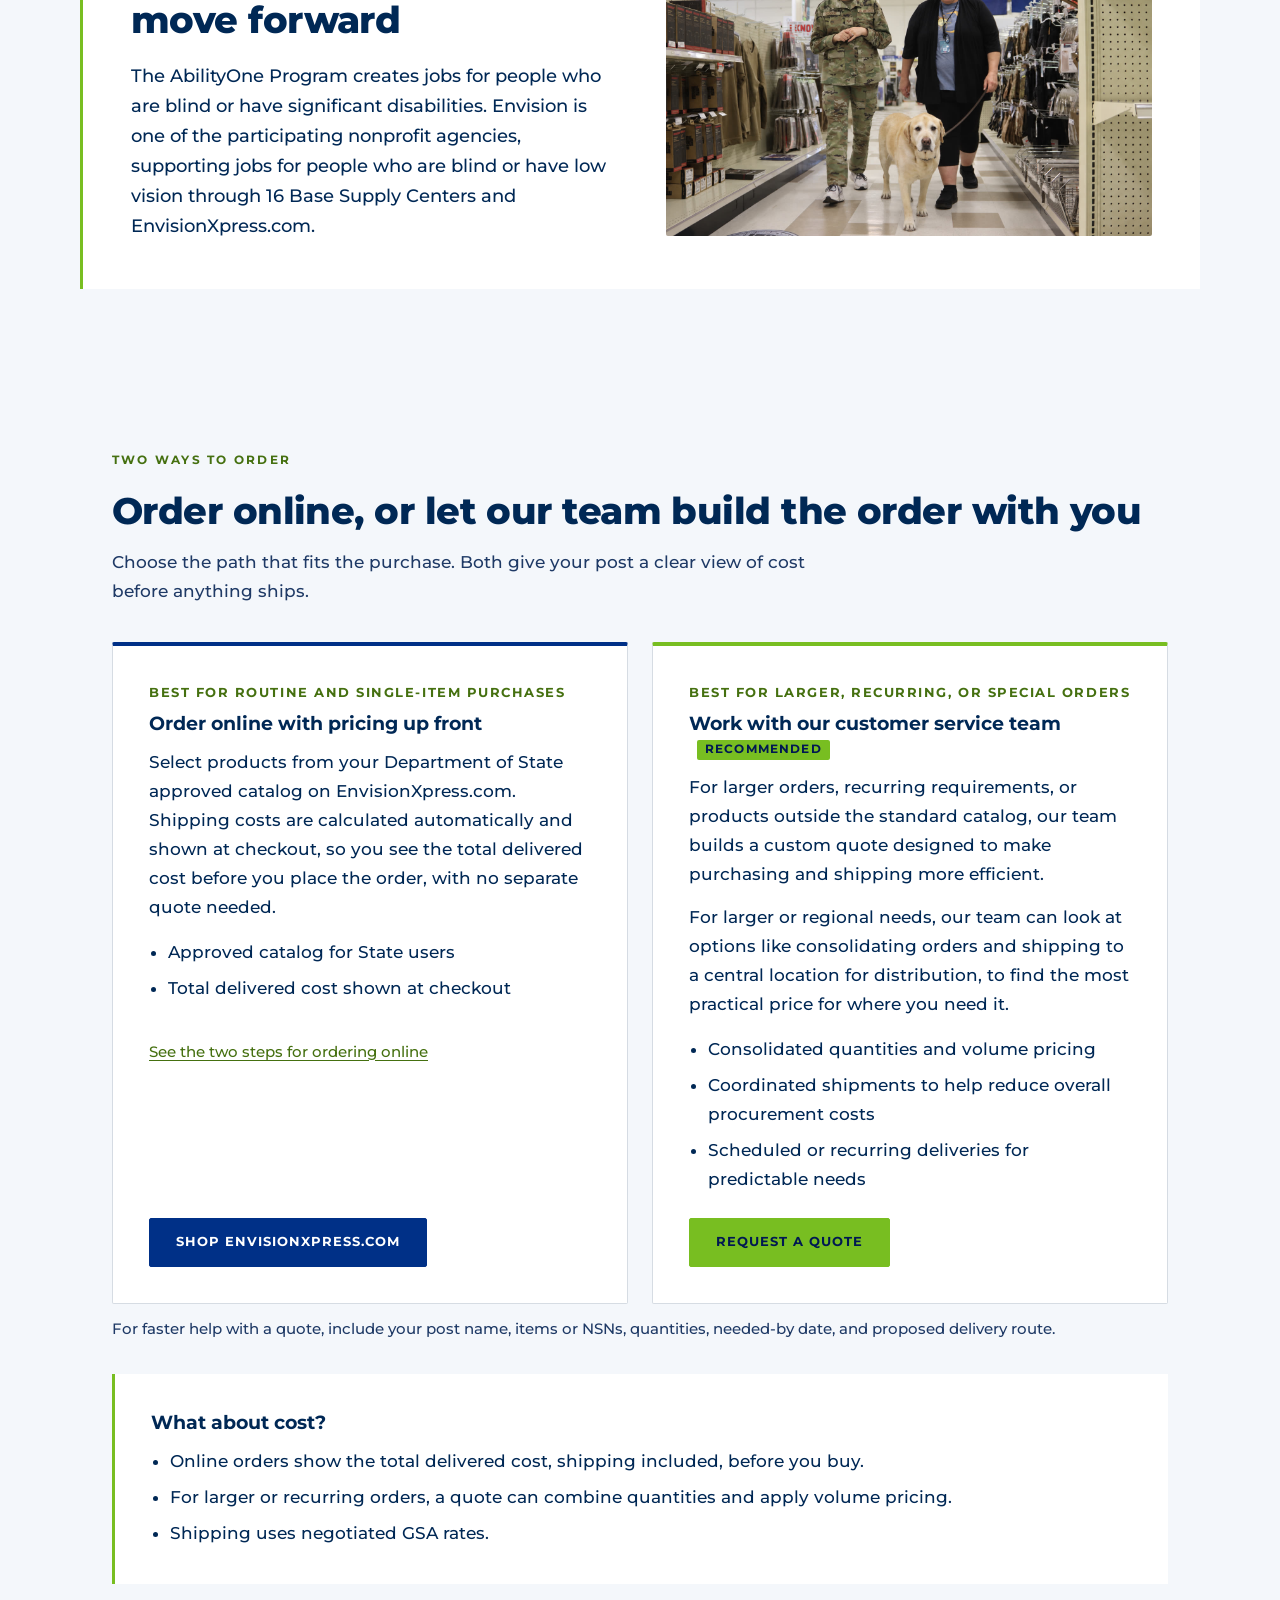
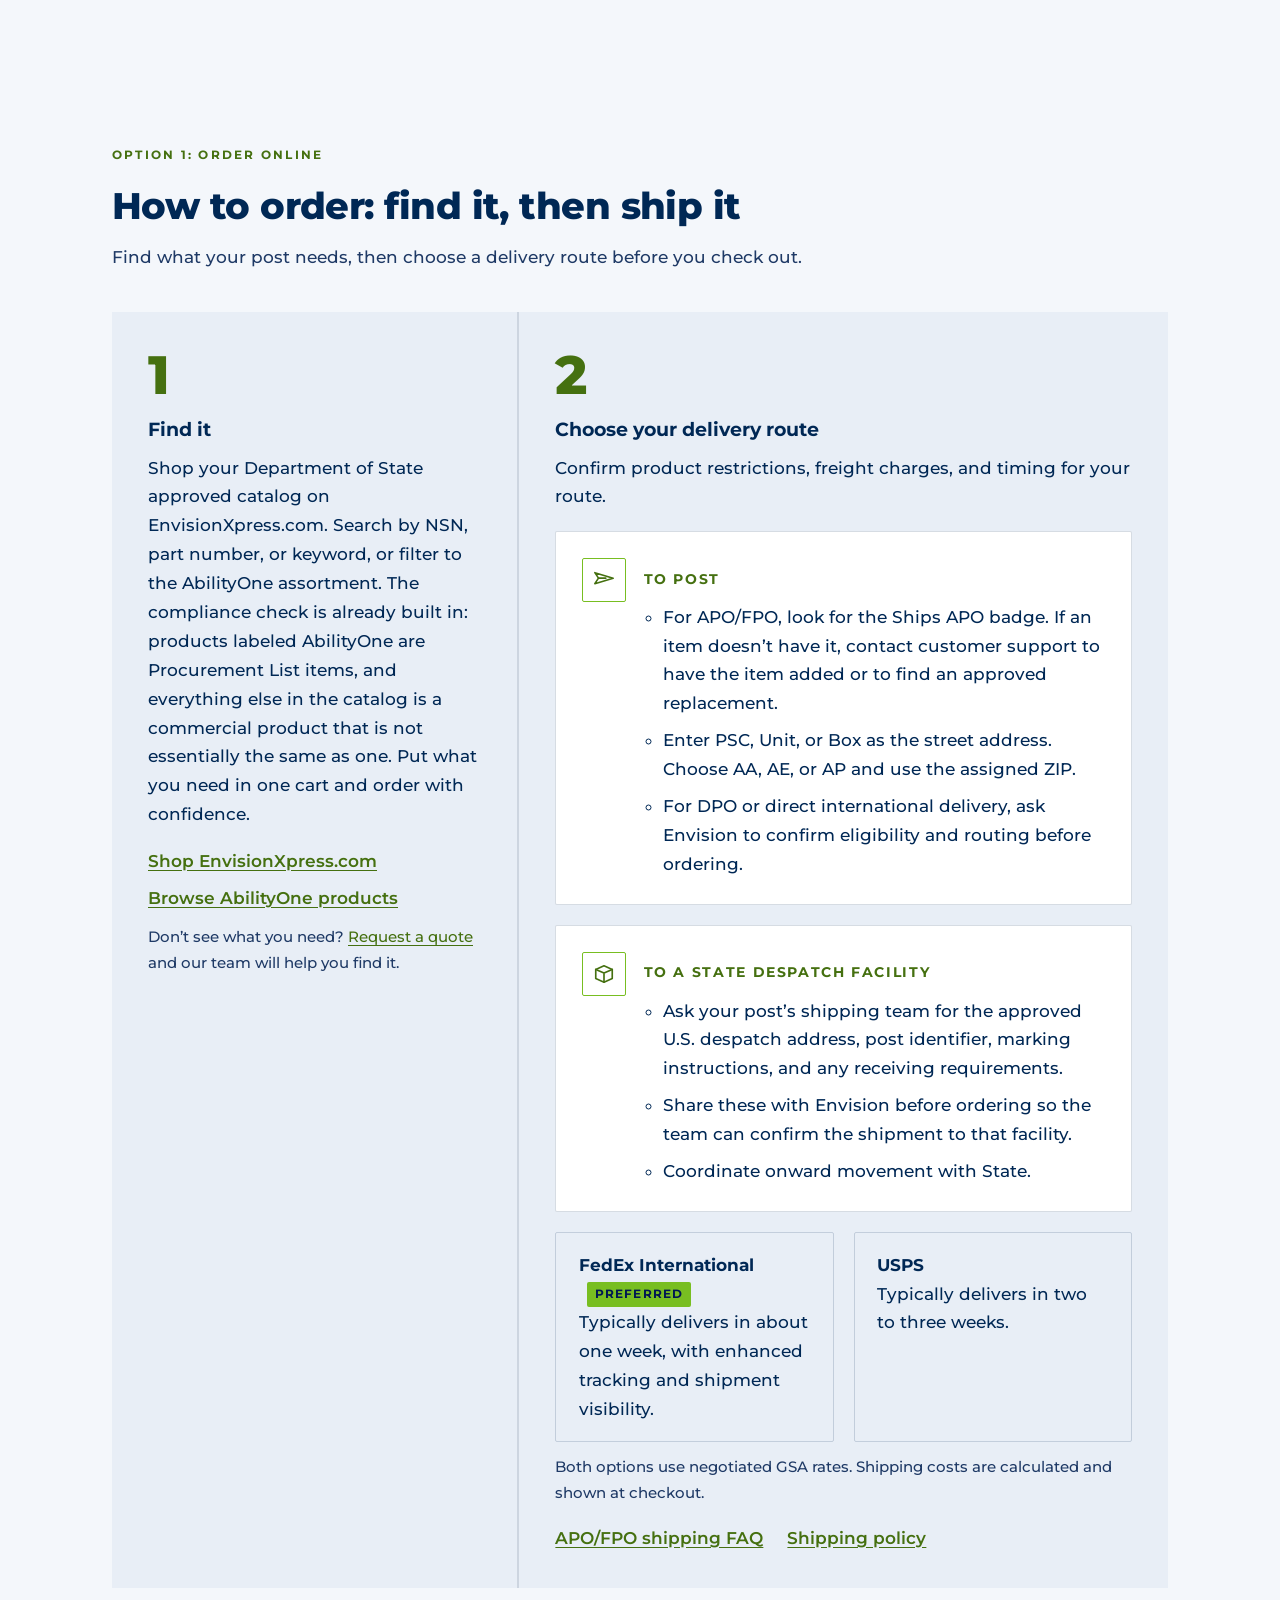
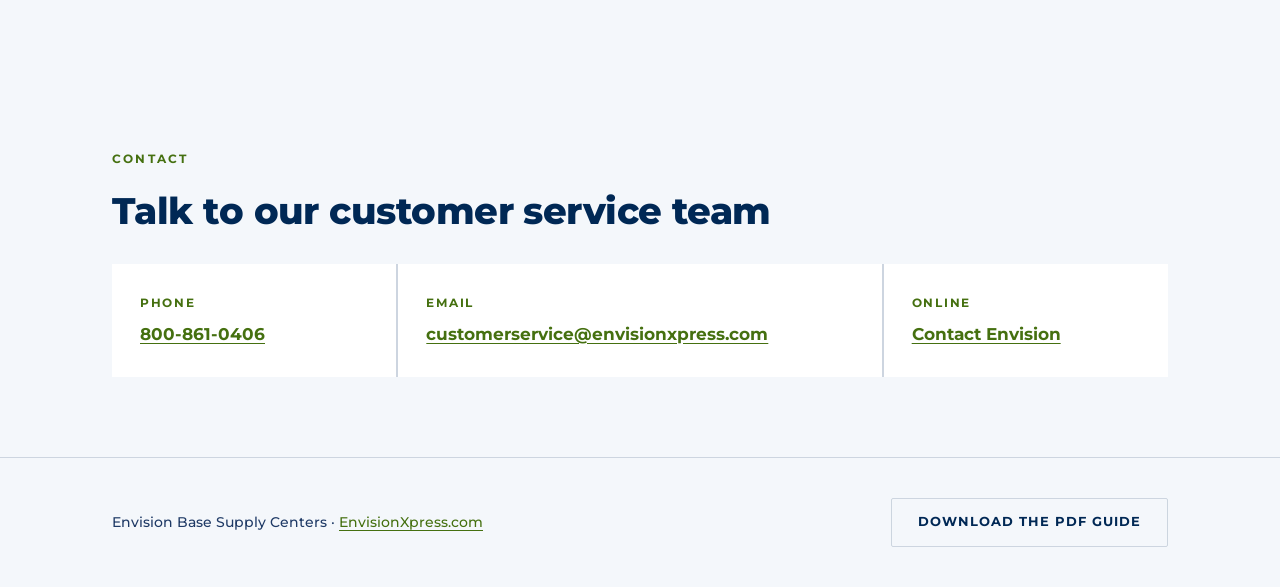
==== commit 8791552c: "State page draft: Two ways to order first, quote path marked Recommended From Sebastian's call: most" ====
--- a/state/index.html
+++ b/state/index.html
@@ -250,7 +250,7 @@
   .carriers { margin-top: 1.25rem; display: grid; grid-template-columns: 1fr 1fr; gap: 1.25rem; }
   .carrier { border: 1px solid var(--border-soft); padding: 1.1rem 1.4rem; border-radius: 2px; }
   .carrier strong { display: block; font-size: 1.05rem; }
-  .carrier .tag { display: inline-block; margin-left: 0.5rem; font-size: 0.72rem; font-weight: 700; letter-spacing: 0.1em; text-transform: uppercase; color: #001852; background: var(--green); padding: 0.15rem 0.5rem; border-radius: 2px; vertical-align: 2px; }
+  .carrier .tag, .way .tag { display: inline-block; margin-left: 0.5rem; font-size: 0.72rem; font-weight: 700; letter-spacing: 0.1em; text-transform: uppercase; color: #001852; background: var(--green); padding: 0.15rem 0.5rem; border-radius: 2px; vertical-align: 2px; }
   @media (max-width: 960px) { .ways, .carriers { grid-template-columns: 1fr; } .way { padding: 1.5rem; } }
 
   /* ---------- Accessibility panel ---------- */
@@ -322,9 +322,9 @@
     <nav aria-label="Page sections" id="nav">
       <ul class="nav-links">
         <li><a href="#requirement">The requirement</a></li>
+        <li><a href="#ways">Ways to order</a></li>
         <li><a href="#steps">How to order</a></li>
         <li><a href="#shipping">Shipping</a></li>
-        <li><a href="#ways">Ways to order</a></li>
         <li><a href="#contact">Contact</a></li>
       </ul>
     </nav>
@@ -407,9 +407,53 @@
     </div>
   </section>
 
-  <section class="block section-light" id="steps" aria-labelledby="stepsTitle">
+  <section class="block section-light" id="ways" aria-labelledby="waysTitle">
     <div class="wrap">
-      <p class="eyebrow">How to order</p>
+      <p class="eyebrow">Two ways to order</p>
+      <h2 id="waysTitle">Order online, or let our team build the order with you</h2>
+      <p class="lede">Choose the path that fits the purchase. Both give your post a clear view of cost before anything ships.</p>
+      <div class="ways">
+        <div class="way">
+          <p class="best">Best for routine and single-item purchases</p>
+          <h3>Order online with pricing up front</h3>
+          <p>Select products from your Department of State approved catalog on EnvisionXpress.com. Shipping costs are calculated automatically and shown at checkout, so you see the total delivered cost before you place the order, with no separate quote needed.</p>
+          <ul>
+            <li>Approved catalog for State users</li>
+            <li>Total delivered cost shown at checkout</li>
+          </ul>
+          <p class="tip"><a href="#steps">See the two steps for ordering online</a></p>
+          <a class="btn-primary blue" href="https://www.envisionxpress.com/">Shop EnvisionXpress.com</a>
+        </div>
+        <div class="way team">
+          <p class="best">Best for larger, recurring, or special orders</p>
+          <h3>Work with our customer service team <span class="tag">Recommended</span></h3>
+          <p>For larger orders, recurring requirements, or products outside the standard catalog, our team builds a custom quote designed to make purchasing and shipping more efficient.</p>
+          <p>For larger or regional needs, our team can look at options like consolidating orders and shipping to a central location for distribution, to find the most practical price for where you need it.</p>
+          <ul>
+            <li>Consolidated quantities and volume pricing</li>
+            <li>Coordinated shipments to help reduce overall procurement costs</li>
+            <li>Scheduled or recurring deliveries for predictable needs</li>
+          </ul>
+          <a class="btn-primary" href="https://www.envisionxpress.com/request-a-quote/">Request a quote</a>
+        </div>
+      </div>
+      <p class="tip">For faster help with a quote, include your post name, items or NSNs, quantities, needed-by date, and proposed delivery route.</p>
+      <div class="callout cost">
+        <div>
+          <h3>What about cost?</h3>
+          <ul>
+            <li>Online orders show the total delivered cost, shipping included, before you buy.</li>
+            <li>For larger or recurring orders, a quote can combine quantities and apply volume pricing.</li>
+            <li>Shipping uses negotiated GSA rates.</li>
+          </ul>
+        </div>
+      </div>
+    </div>
+  </section>
+
+  <section class="block dark" id="steps" aria-labelledby="stepsTitle">
+    <div class="wrap">
+      <p class="eyebrow">Option 1: Order online</p>
       <h2 id="stepsTitle">How to order: find it, then ship it</h2>
       <p class="lede">Find what your post needs, then choose a delivery route before you check out.</p>
 
@@ -467,49 +511,6 @@
   </section>
 
 
-  <section class="block dark" id="ways" aria-labelledby="waysTitle">
-    <div class="wrap">
-      <p class="eyebrow">Two ways to order</p>
-      <h2 id="waysTitle">Order online, or let our team build the order with you</h2>
-      <p class="lede">Choose the path that fits the purchase. Both give your post a clear view of cost before anything ships.</p>
-      <div class="ways">
-        <div class="way">
-          <p class="best">Best for routine and single-item purchases</p>
-          <h3>Order online with pricing up front</h3>
-          <p>Select products from your Department of State approved catalog on EnvisionXpress.com. Shipping costs are calculated automatically and shown at checkout, so you see the total delivered cost before you place the order, with no separate quote needed.</p>
-          <ul>
-            <li>Approved catalog for State users</li>
-            <li>Total delivered cost shown at checkout</li>
-          </ul>
-          <a class="btn-primary blue" href="https://www.envisionxpress.com/">Shop EnvisionXpress.com</a>
-        </div>
-        <div class="way team">
-          <p class="best">Best for larger, recurring, or special orders</p>
-          <h3>Work with our customer service team</h3>
-          <p>For larger orders, recurring requirements, or products outside the standard catalog, our team builds a custom quote designed to make purchasing and shipping more efficient.</p>
-          <p>For larger or regional needs, our team can look at options like consolidating orders and shipping to a central location for distribution, to find the most practical price for where you need it.</p>
-          <ul>
-            <li>Consolidated quantities and volume pricing</li>
-            <li>Coordinated shipments to help reduce overall procurement costs</li>
-            <li>Scheduled or recurring deliveries for predictable needs</li>
-          </ul>
-          <a class="btn-primary" href="https://www.envisionxpress.com/request-a-quote/">Request a quote</a>
-        </div>
-      </div>
-      <p class="tip">For faster help with a quote, include your post name, items or NSNs, quantities, needed-by date, and proposed delivery route.</p>
-      <div class="callout cost">
-        <div>
-          <h3>What about cost?</h3>
-          <ul>
-            <li>Online orders show the total delivered cost, shipping included, before you buy.</li>
-            <li>For larger or recurring orders, a quote can combine quantities and apply volume pricing.</li>
-            <li>Shipping uses negotiated GSA rates.</li>
-          </ul>
-        </div>
-      </div>
-    </div>
-  </section>
-
   <section class="block section-light" id="contact" aria-labelledby="contactTitle">
     <div class="wrap">
       <p class="eyebrow">Contact</p>
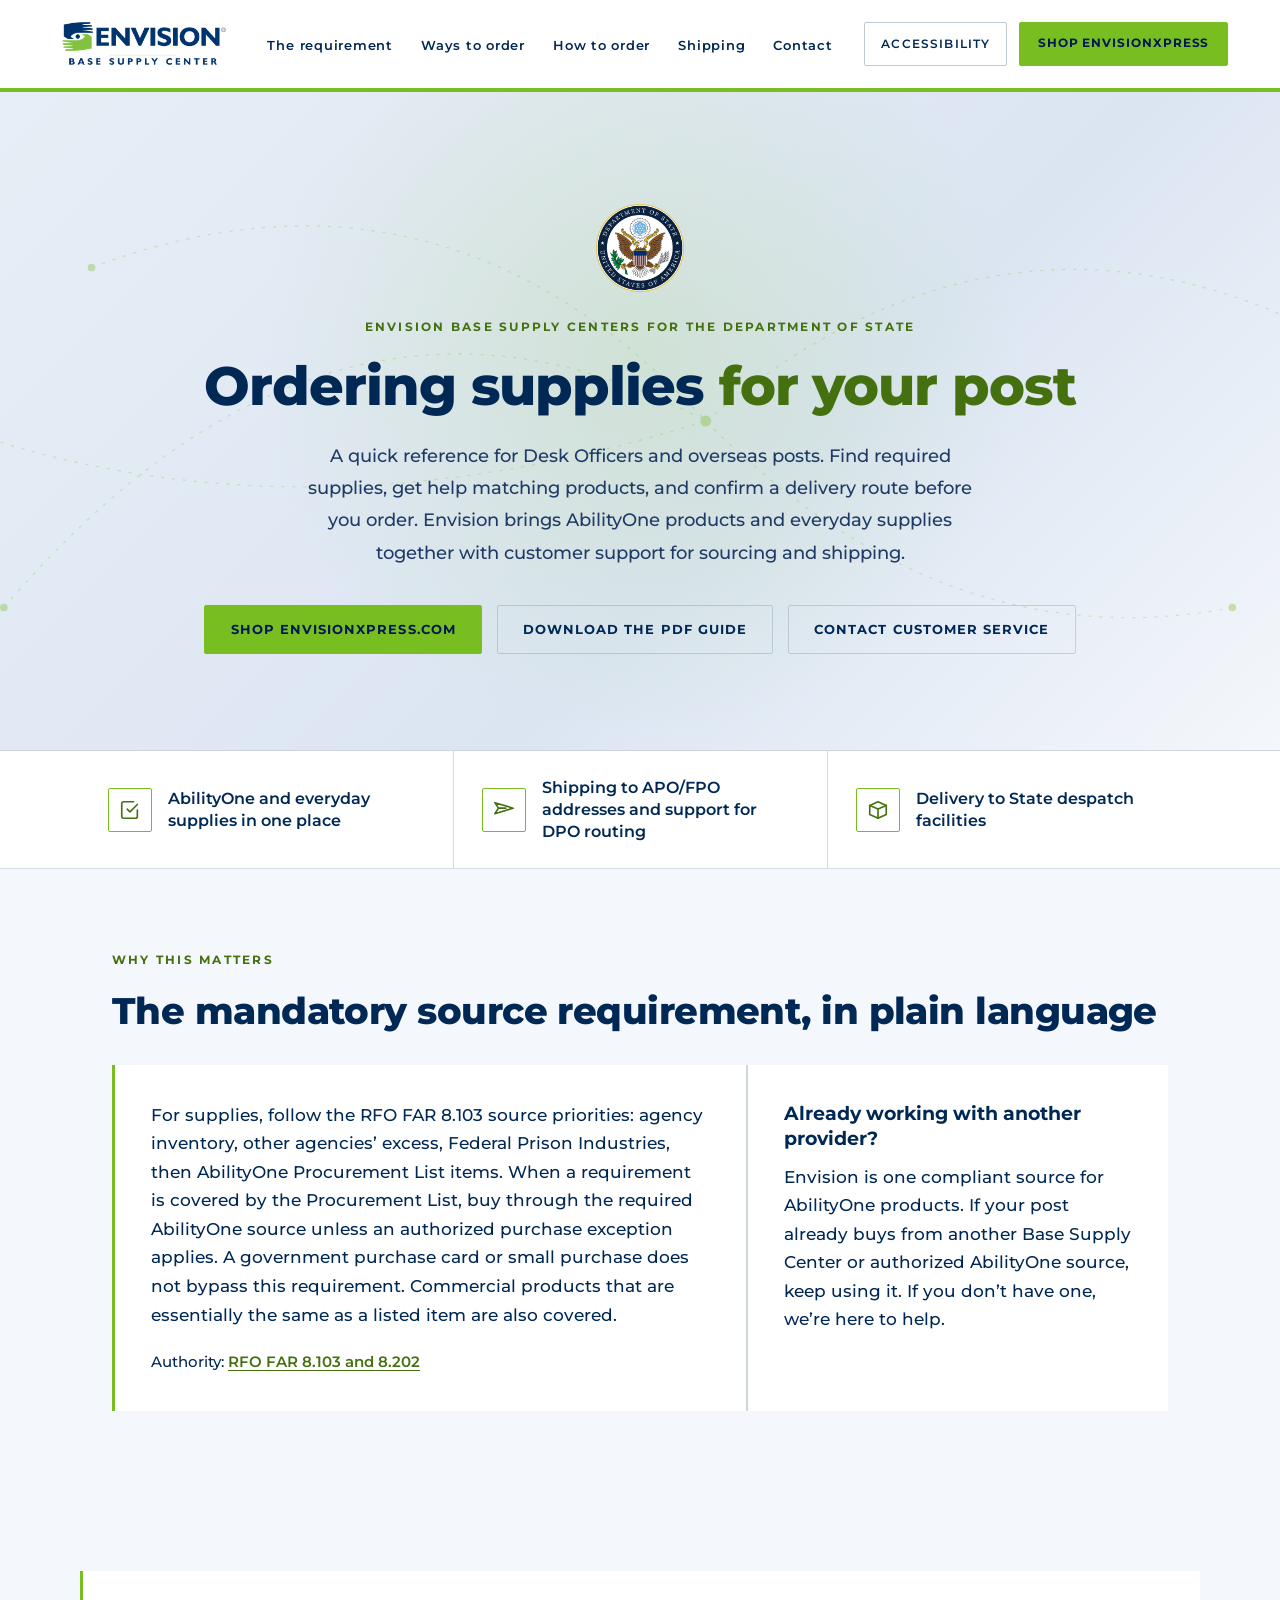
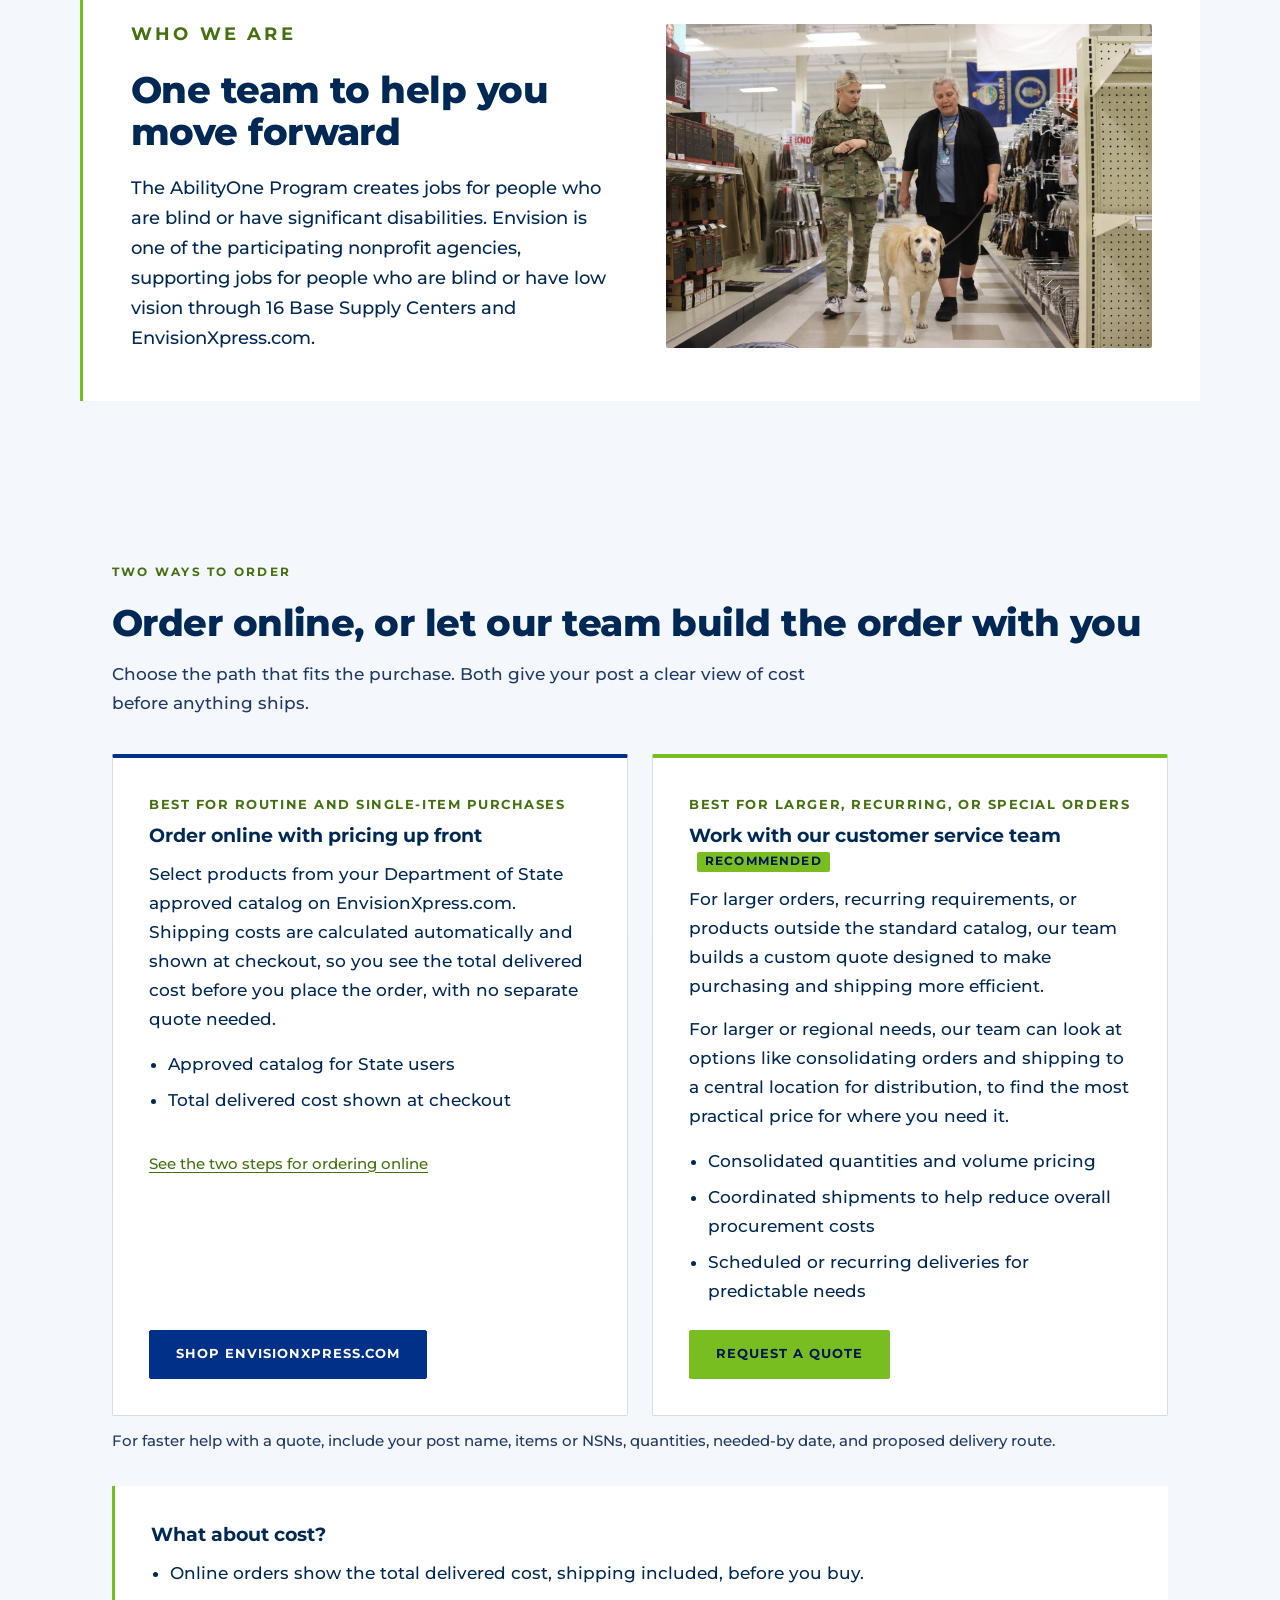
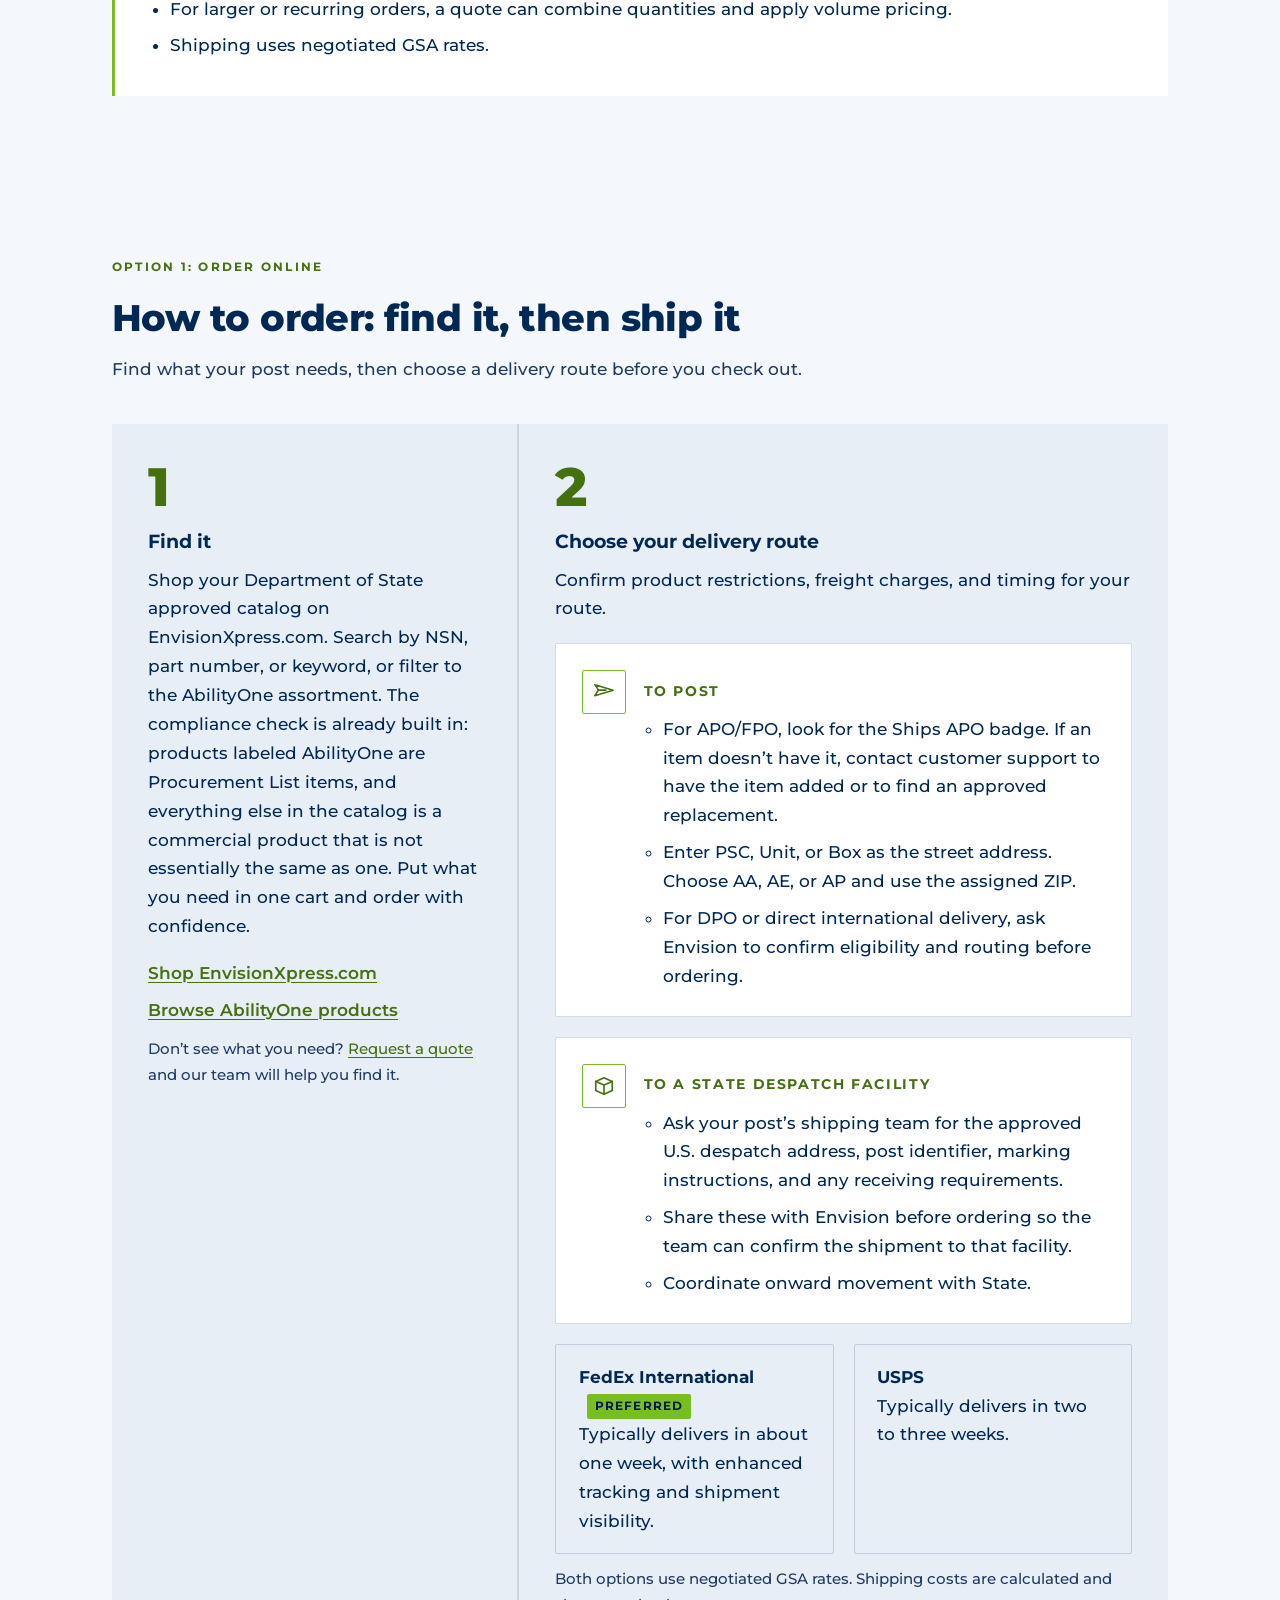
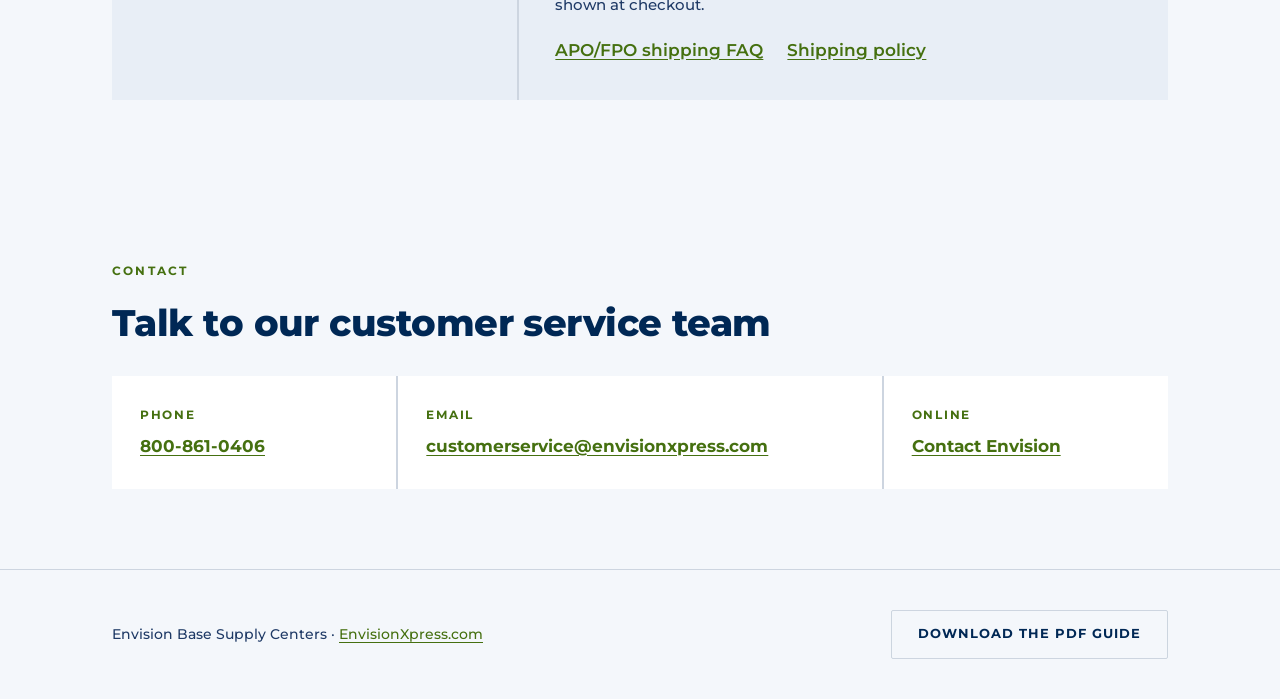
==== commit 480ba34c: "State page: add the Department of State seal (approved) The seal sits above the hero eyebrow on /sta" ====
--- a/state/index.html
+++ b/state/index.html
@@ -120,6 +120,8 @@
   html[data-env-theme="light"] .hero-bg { background: linear-gradient(135deg, #e8eef6 0%, #dbe5f2 60%, #f4f7fb 100%); }
   html[data-env-theme="hc"] .hero-bg { background: #000; }
   .hero-content { position: relative; z-index: 1; max-width: 1080px; margin: 0 auto; padding: 0 2rem; }
+  .hero-seal { display: block; width: 88px; height: 88px; margin: 0 auto 1.5rem; }
+  @media (max-width: 560px) { .hero-seal { width: 72px; height: 72px; margin-bottom: 1.1rem; } }
   .eyebrow { font-size: 0.78rem; font-weight: 700; letter-spacing: 0.18em; text-transform: uppercase; color: var(--green-text); margin-bottom: 1.25rem; }
   h1 { font-size: clamp(2.2rem, 4.4vw, 3.4rem); font-weight: 800; line-height: 1.08; letter-spacing: -0.02em; margin-bottom: 1.5rem; }
   h1 em { font-style: normal; color: var(--green-text); }
@@ -357,6 +359,7 @@
     </svg>
     <div class="hero-glow" aria-hidden="true"></div>
     <div class="hero-content">
+      <img class="hero-seal" src="/state/dos-seal.png" width="88" height="88" alt="Seal of the U.S. Department of State">
       <p class="eyebrow">Envision Base Supply Centers for the Department of State</p>
       <h1 id="pageTitle">Ordering supplies <em>for your post</em></h1>
       <p class="hero-sub">A quick reference for Desk Officers and overseas posts. Find required supplies, get help matching products, and confirm a delivery route before you order. Envision brings AbilityOne products and everyday supplies together with customer support for sourcing and shipping.</p>
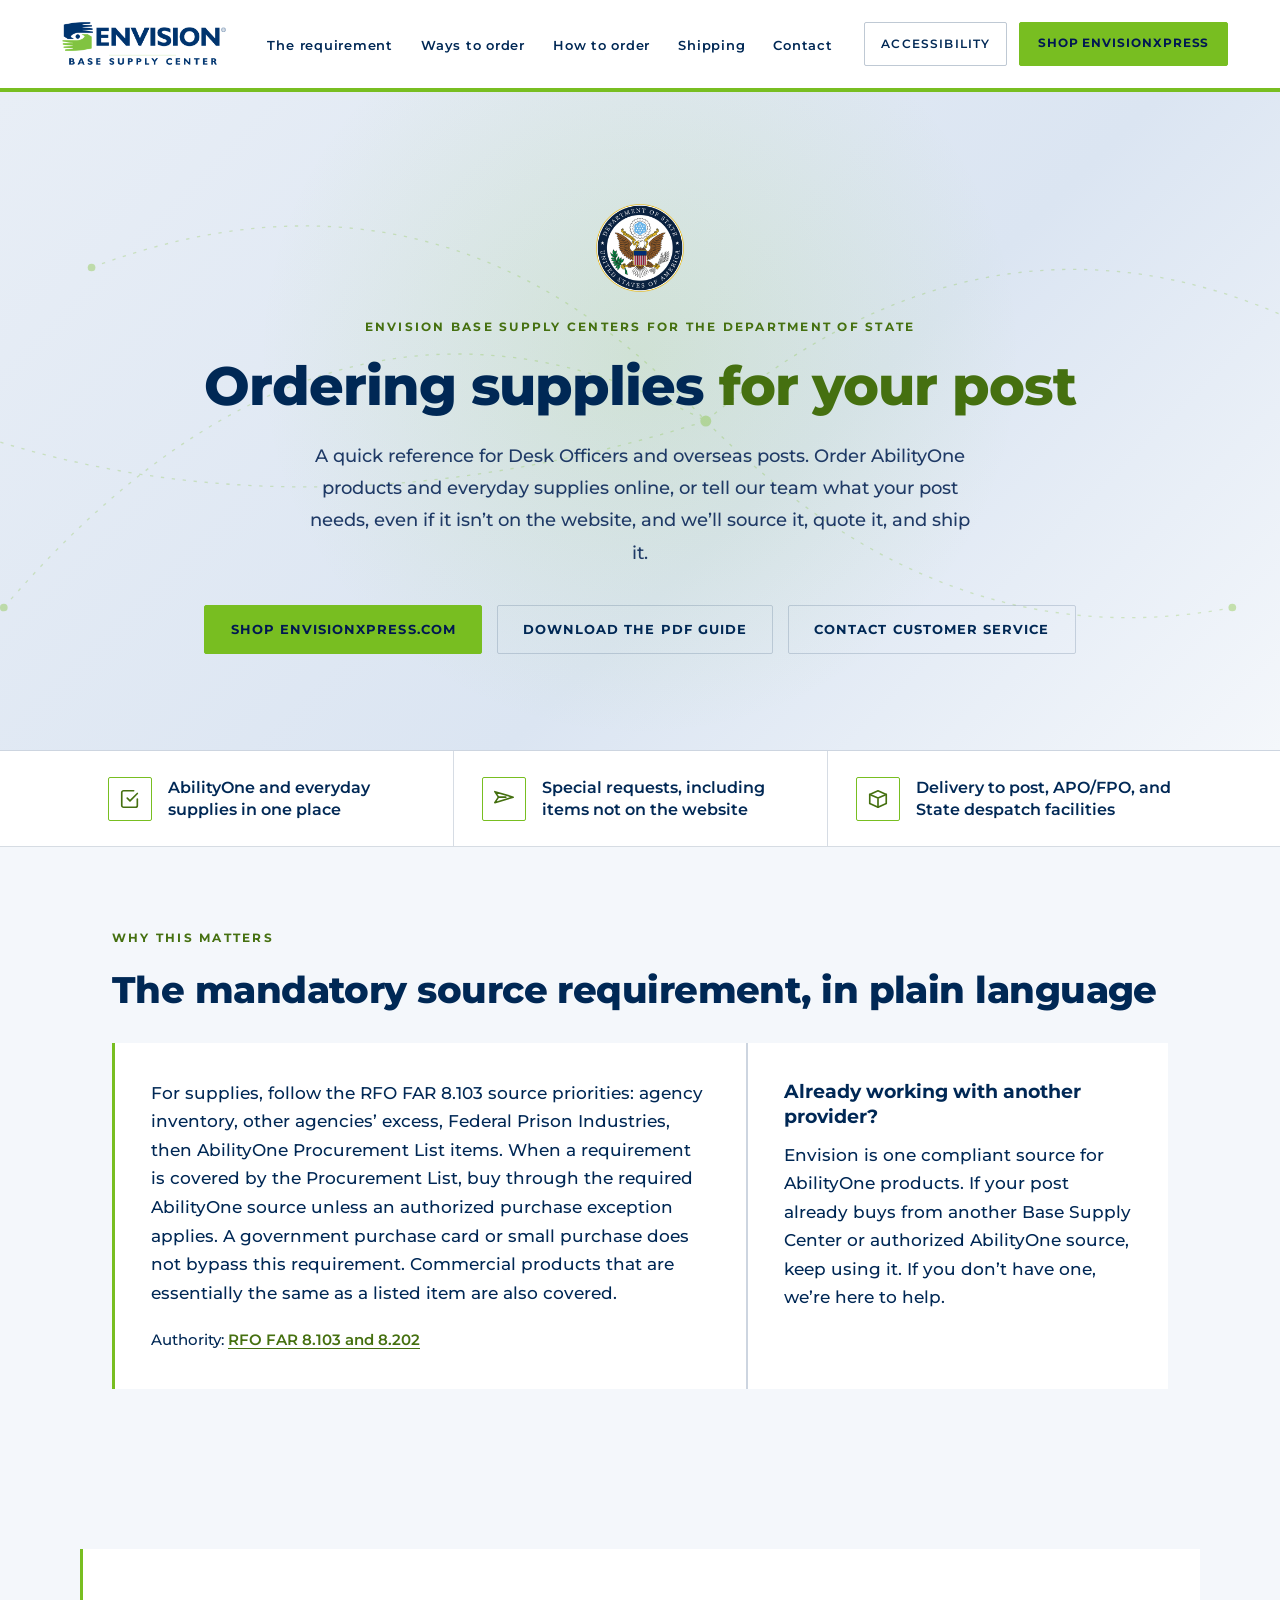
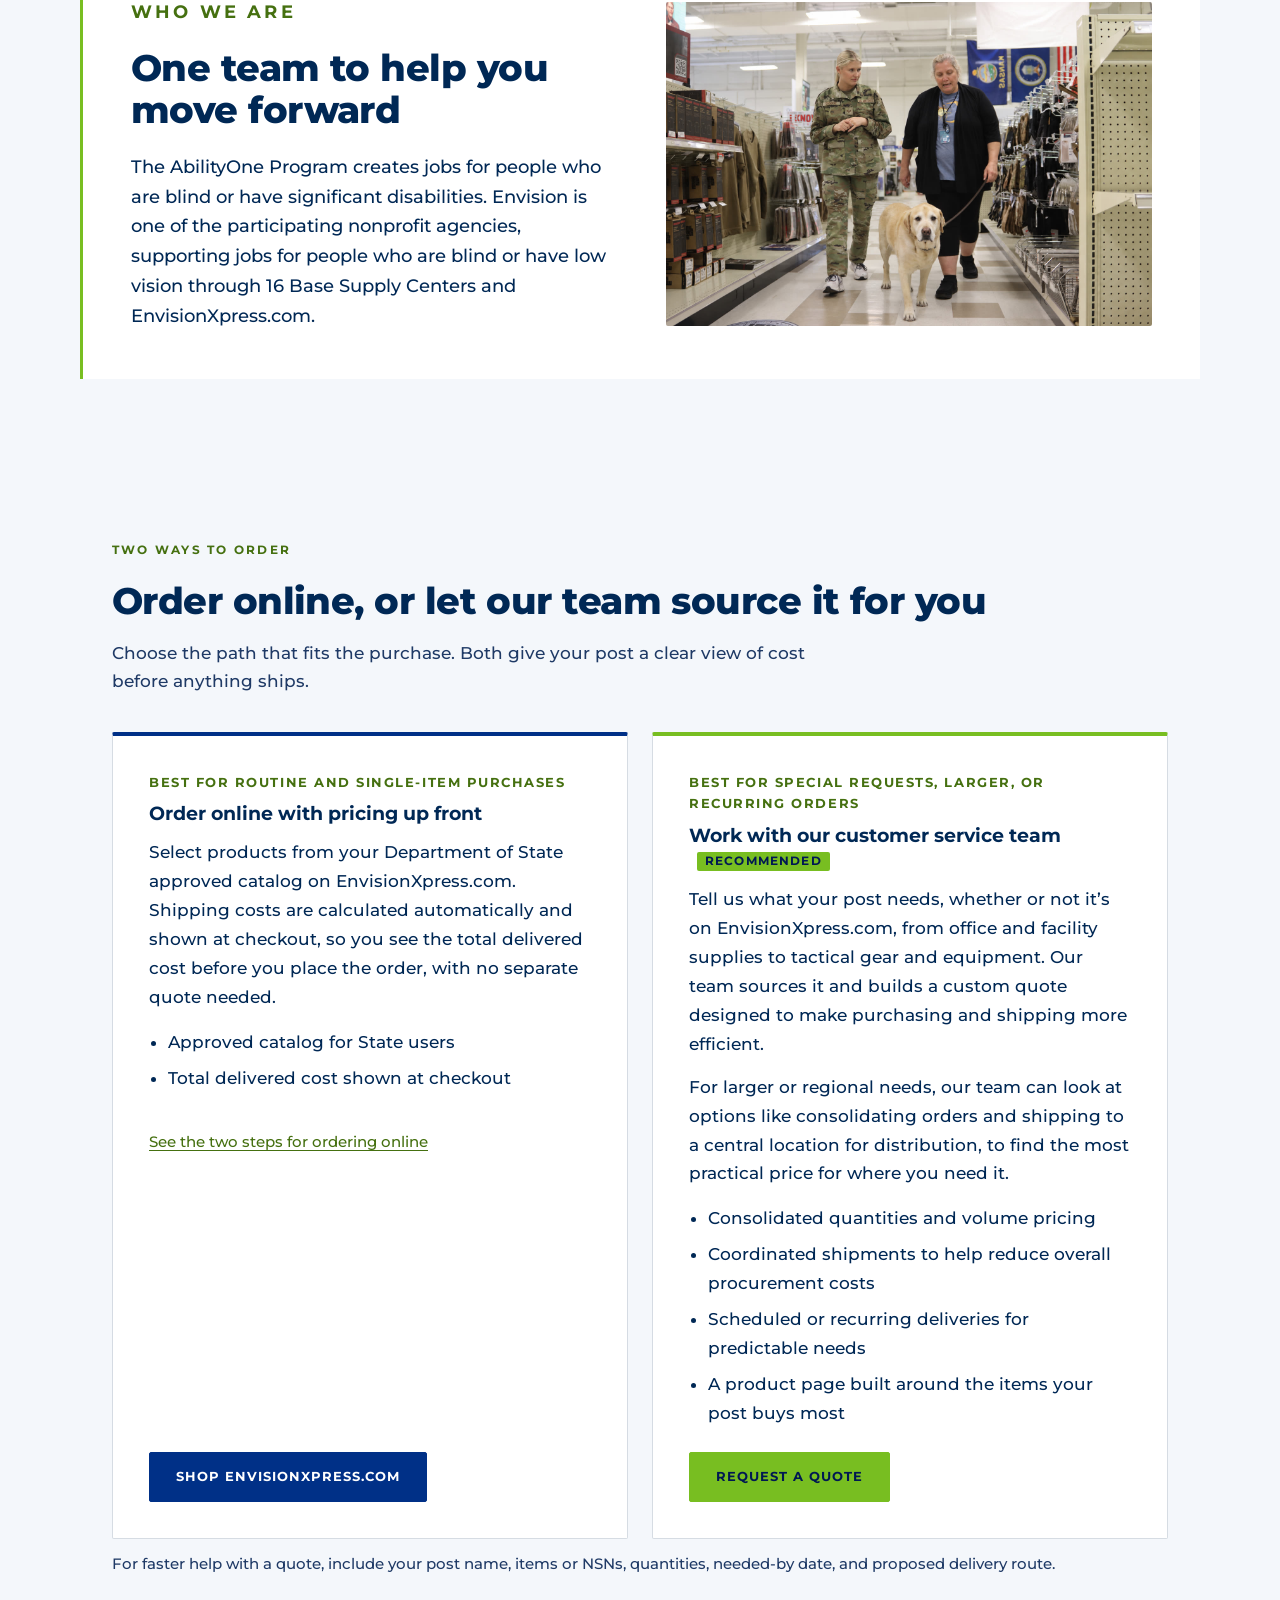
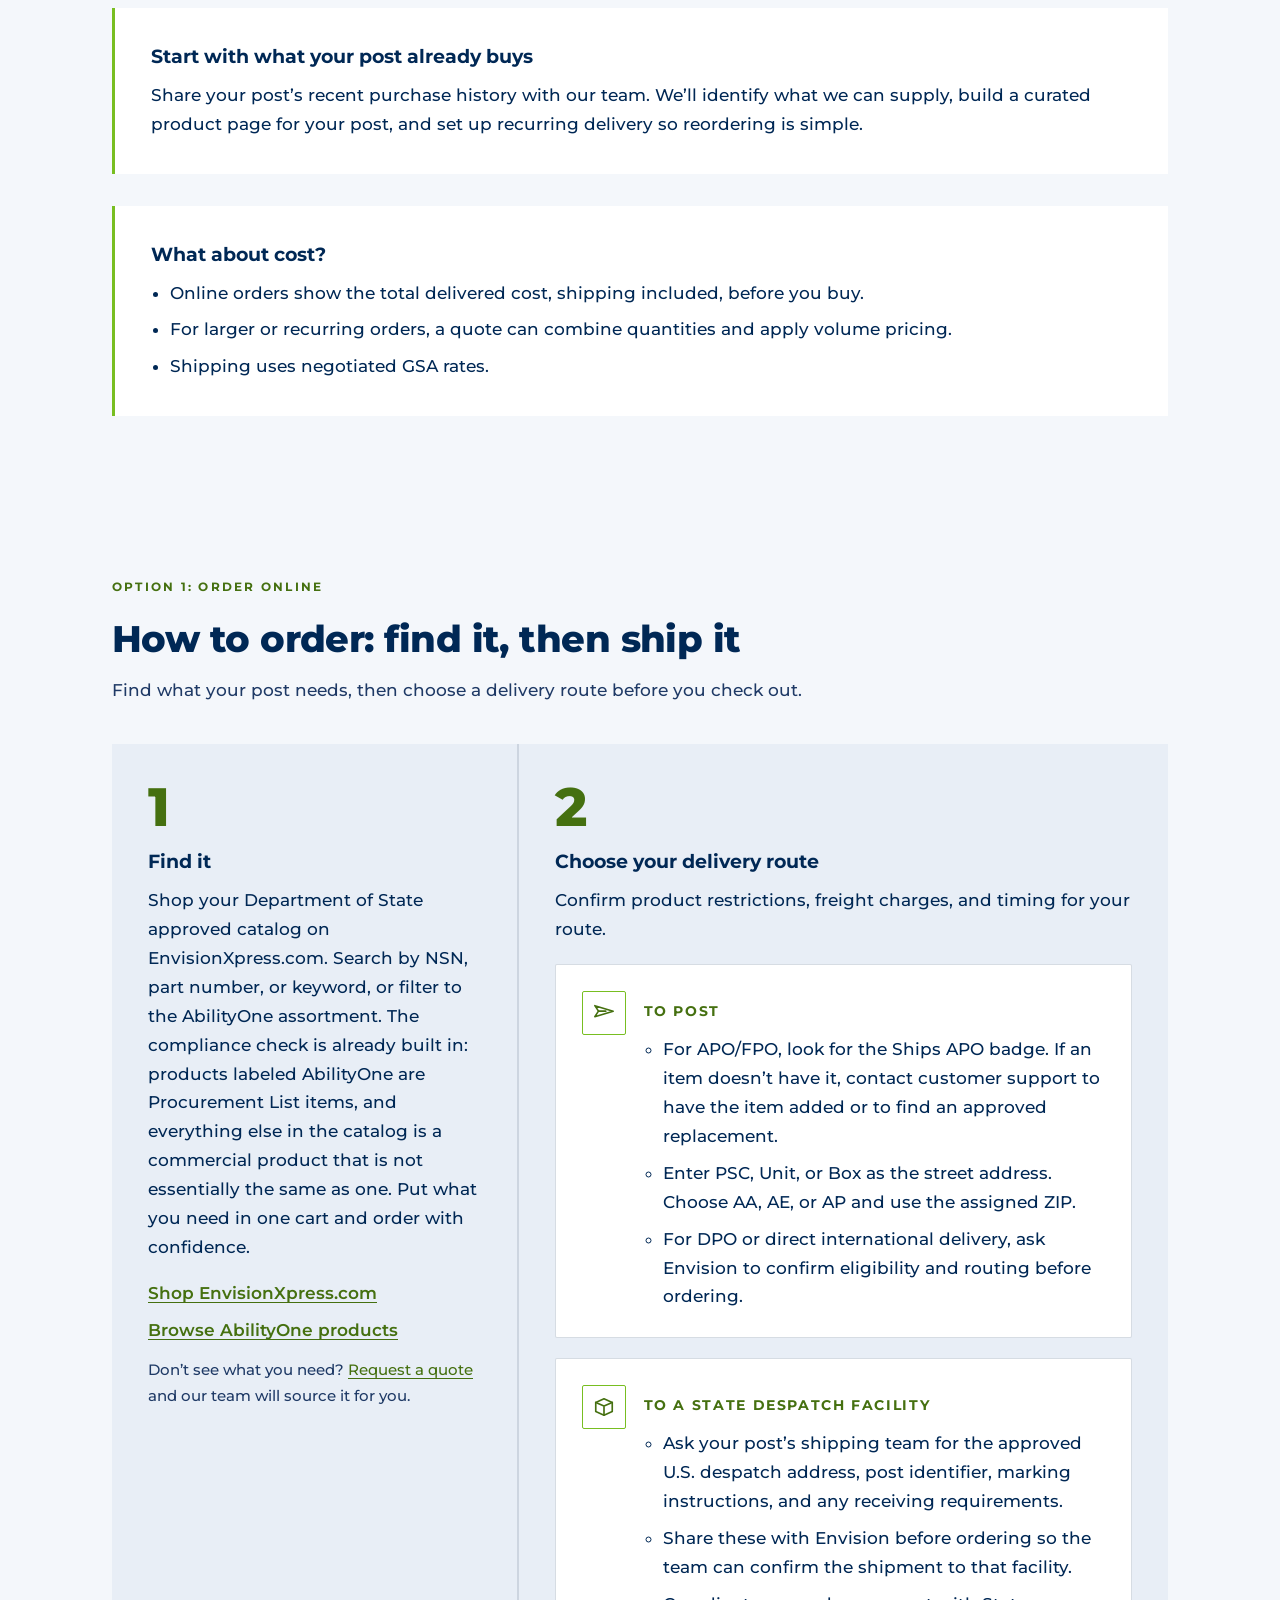
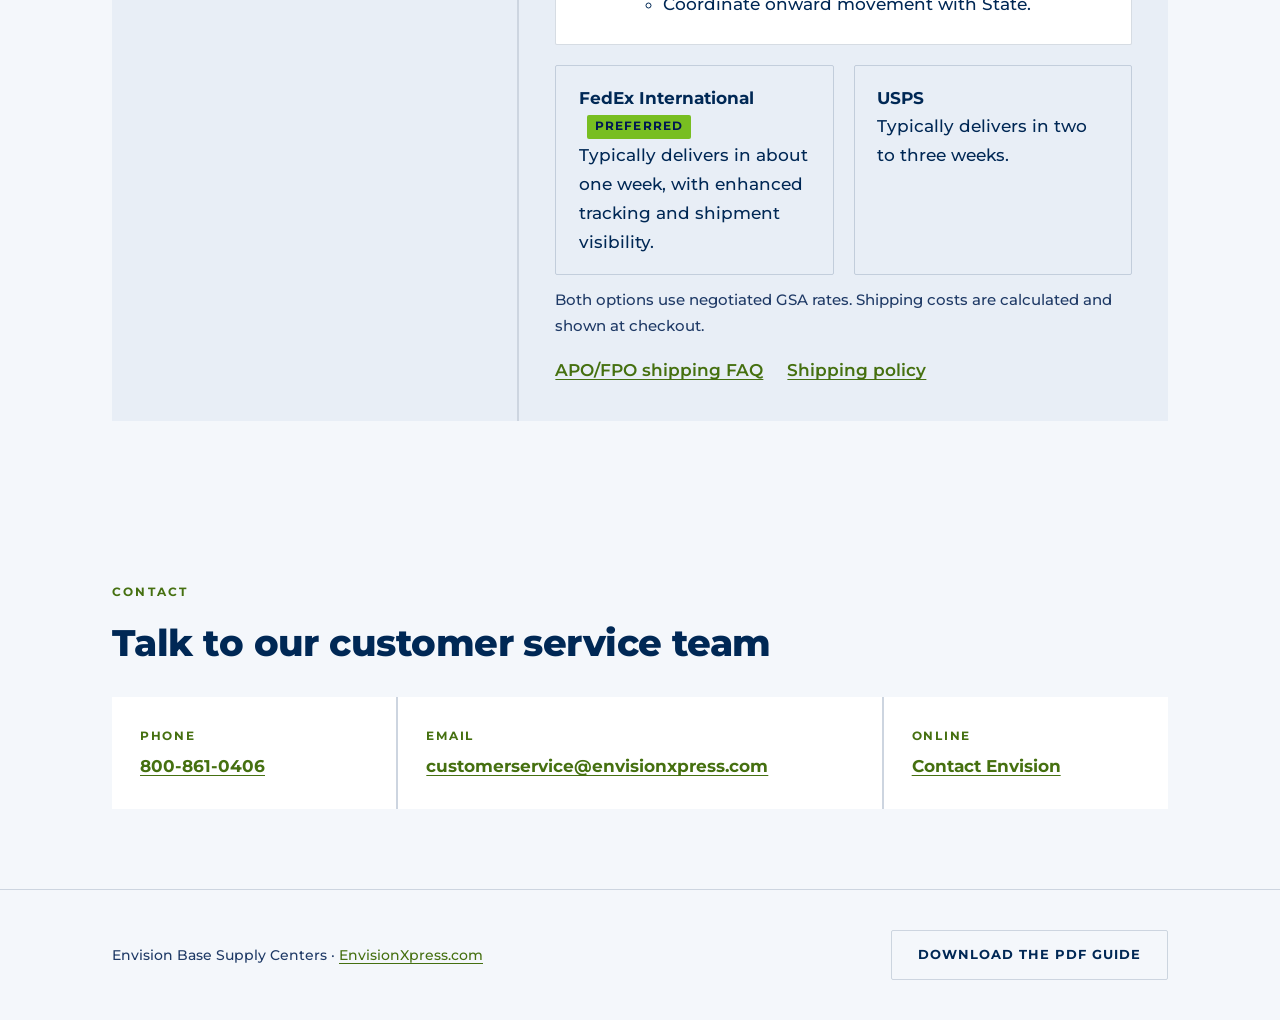
==== commit 63d4572a: "State page and PDF: first pass on sourcing and special-request positioning Co-Authored-By: Claude Op" ====
--- a/state/index.html
+++ b/state/index.html
@@ -362,7 +362,7 @@
       <img class="hero-seal" src="/state/dos-seal.png" width="88" height="88" alt="Seal of the U.S. Department of State">
       <p class="eyebrow">Envision Base Supply Centers for the Department of State</p>
       <h1 id="pageTitle">Ordering supplies <em>for your post</em></h1>
-      <p class="hero-sub">A quick reference for Desk Officers and overseas posts. Find required supplies, get help matching products, and confirm a delivery route before you order. Envision brings AbilityOne products and everyday supplies together with customer support for sourcing and shipping.</p>
+      <p class="hero-sub">A quick reference for Desk Officers and overseas posts. Order AbilityOne products and everyday supplies online, or tell our team what your post needs, even if it isn&rsquo;t on the website, and we&rsquo;ll source it, quote it, and ship it.</p>
       <div class="hero-actions">
         <a class="btn-primary" href="https://www.envisionxpress.com/">Shop EnvisionXpress.com</a>
         <a class="btn-ghost" href="Envision-State-Department-Ordering-Guide.pdf" download>Download the PDF guide</a>
@@ -375,8 +375,8 @@
   <section class="pillars" aria-label="What Envision handles for posts">
     <ul class="wrap" style="padding:0">
       <li><span class="icon"><svg viewBox="0 0 24 24" fill="none" stroke="currentColor" stroke-width="1.8" stroke-linecap="round" stroke-linejoin="round" aria-hidden="true"><path d="M9 11l3 3 8-8"/><path d="M20 12v7a2 2 0 0 1-2 2H5a2 2 0 0 1-2-2V5a2 2 0 0 1 2-2h11"/></svg></span>AbilityOne and everyday supplies in one place</li>
-      <li><span class="icon"><svg viewBox="0 0 24 24" fill="none" stroke="currentColor" stroke-width="1.8" stroke-linecap="round" stroke-linejoin="round" aria-hidden="true"><path d="M2 16l20-6-20-6 4 6-4 6z"/><path d="M6 10h8"/></svg></span>Shipping to APO/FPO addresses and support for DPO routing</li>
-      <li><span class="icon"><svg viewBox="0 0 24 24" fill="none" stroke="currentColor" stroke-width="1.8" stroke-linecap="round" stroke-linejoin="round" aria-hidden="true"><path d="M3 7l9-4 9 4v10l-9 4-9-4z"/><path d="M3 7l9 4 9-4M12 11v10"/></svg></span>Delivery to State despatch facilities</li>
+      <li><span class="icon"><svg viewBox="0 0 24 24" fill="none" stroke="currentColor" stroke-width="1.8" stroke-linecap="round" stroke-linejoin="round" aria-hidden="true"><path d="M2 16l20-6-20-6 4 6-4 6z"/><path d="M6 10h8"/></svg></span>Special requests, including items not on the website</li>
+      <li><span class="icon"><svg viewBox="0 0 24 24" fill="none" stroke="currentColor" stroke-width="1.8" stroke-linecap="round" stroke-linejoin="round" aria-hidden="true"><path d="M3 7l9-4 9 4v10l-9 4-9-4z"/><path d="M3 7l9 4 9-4M12 11v10"/></svg></span>Delivery to post, APO/FPO, and State despatch facilities</li>
     </ul>
   </section>
 
@@ -413,7 +413,7 @@
   <section class="block section-light" id="ways" aria-labelledby="waysTitle">
     <div class="wrap">
       <p class="eyebrow">Two ways to order</p>
-      <h2 id="waysTitle">Order online, or let our team build the order with you</h2>
+      <h2 id="waysTitle">Order online, or let our team source it for you</h2>
       <p class="lede">Choose the path that fits the purchase. Both give your post a clear view of cost before anything ships.</p>
       <div class="ways">
         <div class="way">
@@ -428,19 +428,26 @@
           <a class="btn-primary blue" href="https://www.envisionxpress.com/">Shop EnvisionXpress.com</a>
         </div>
         <div class="way team">
-          <p class="best">Best for larger, recurring, or special orders</p>
+          <p class="best">Best for special requests, larger, or recurring orders</p>
           <h3>Work with our customer service team <span class="tag">Recommended</span></h3>
-          <p>For larger orders, recurring requirements, or products outside the standard catalog, our team builds a custom quote designed to make purchasing and shipping more efficient.</p>
+          <p>Tell us what your post needs, whether or not it&rsquo;s on EnvisionXpress.com, from office and facility supplies to tactical gear and equipment. Our team sources it and builds a custom quote designed to make purchasing and shipping more efficient.</p>
           <p>For larger or regional needs, our team can look at options like consolidating orders and shipping to a central location for distribution, to find the most practical price for where you need it.</p>
           <ul>
             <li>Consolidated quantities and volume pricing</li>
             <li>Coordinated shipments to help reduce overall procurement costs</li>
             <li>Scheduled or recurring deliveries for predictable needs</li>
+            <li>A product page built around the items your post buys most</li>
           </ul>
           <a class="btn-primary" href="https://www.envisionxpress.com/request-a-quote/">Request a quote</a>
         </div>
       </div>
       <p class="tip">For faster help with a quote, include your post name, items or NSNs, quantities, needed-by date, and proposed delivery route.</p>
+      <div class="callout cost">
+        <div>
+          <h3>Start with what your post already buys</h3>
+          <p>Share your post&rsquo;s recent purchase history with our team. We&rsquo;ll identify what we can supply, build a curated product page for your post, and set up recurring delivery so reordering is simple.</p>
+        </div>
+      </div>
       <div class="callout cost">
         <div>
           <h3>What about cost?</h3>
@@ -469,7 +476,7 @@
             <a href="https://www.envisionxpress.com/">Shop EnvisionXpress.com</a>
             <a href="https://www.envisionxpress.com/abilityone/">Browse AbilityOne products</a>
           </div>
-          <p class="tip">Don&rsquo;t see what you need? <a href="https://www.envisionxpress.com/request-a-quote/">Request a quote</a> and our team will help you find it.</p>
+          <p class="tip">Don&rsquo;t see what you need? <a href="https://www.envisionxpress.com/request-a-quote/">Request a quote</a> and our team will source it for you.</p>
         </li>
         <li class="step" id="shipping">
           <span class="step-num" aria-hidden="true">2</span>
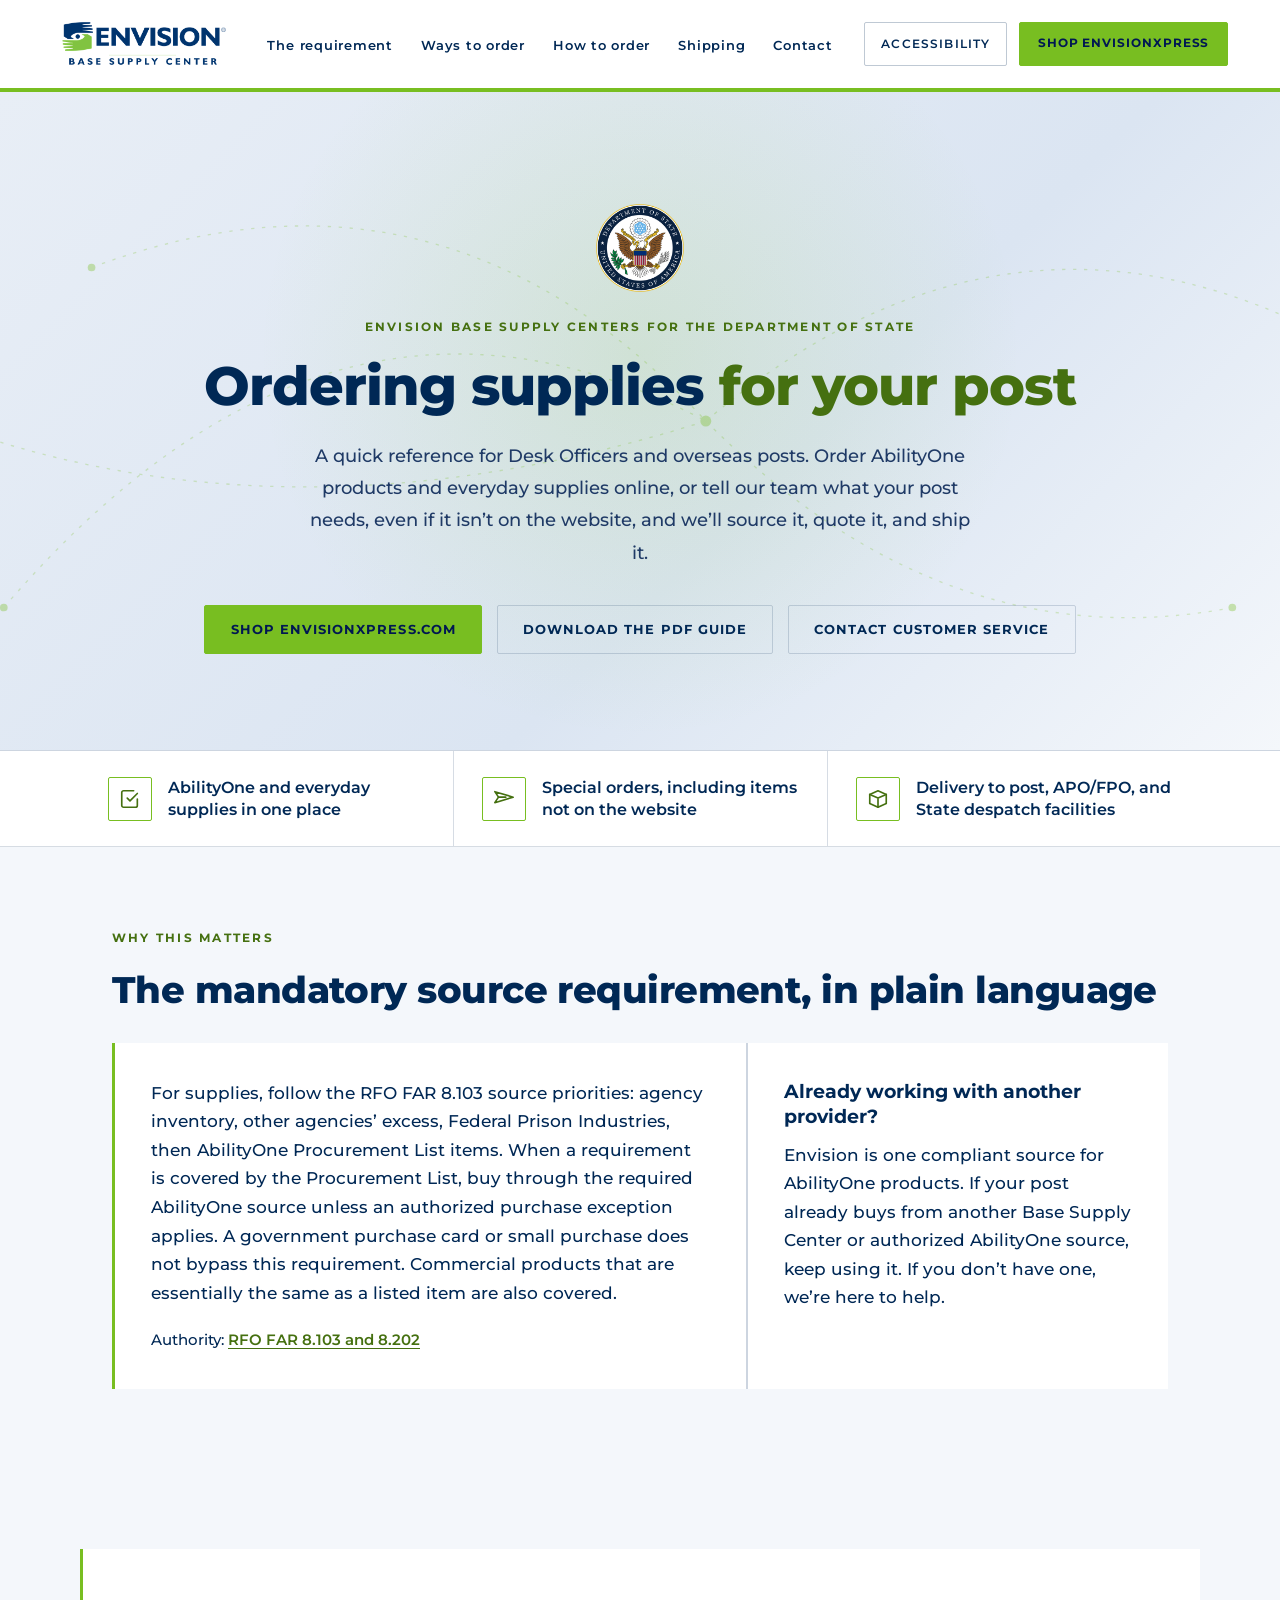
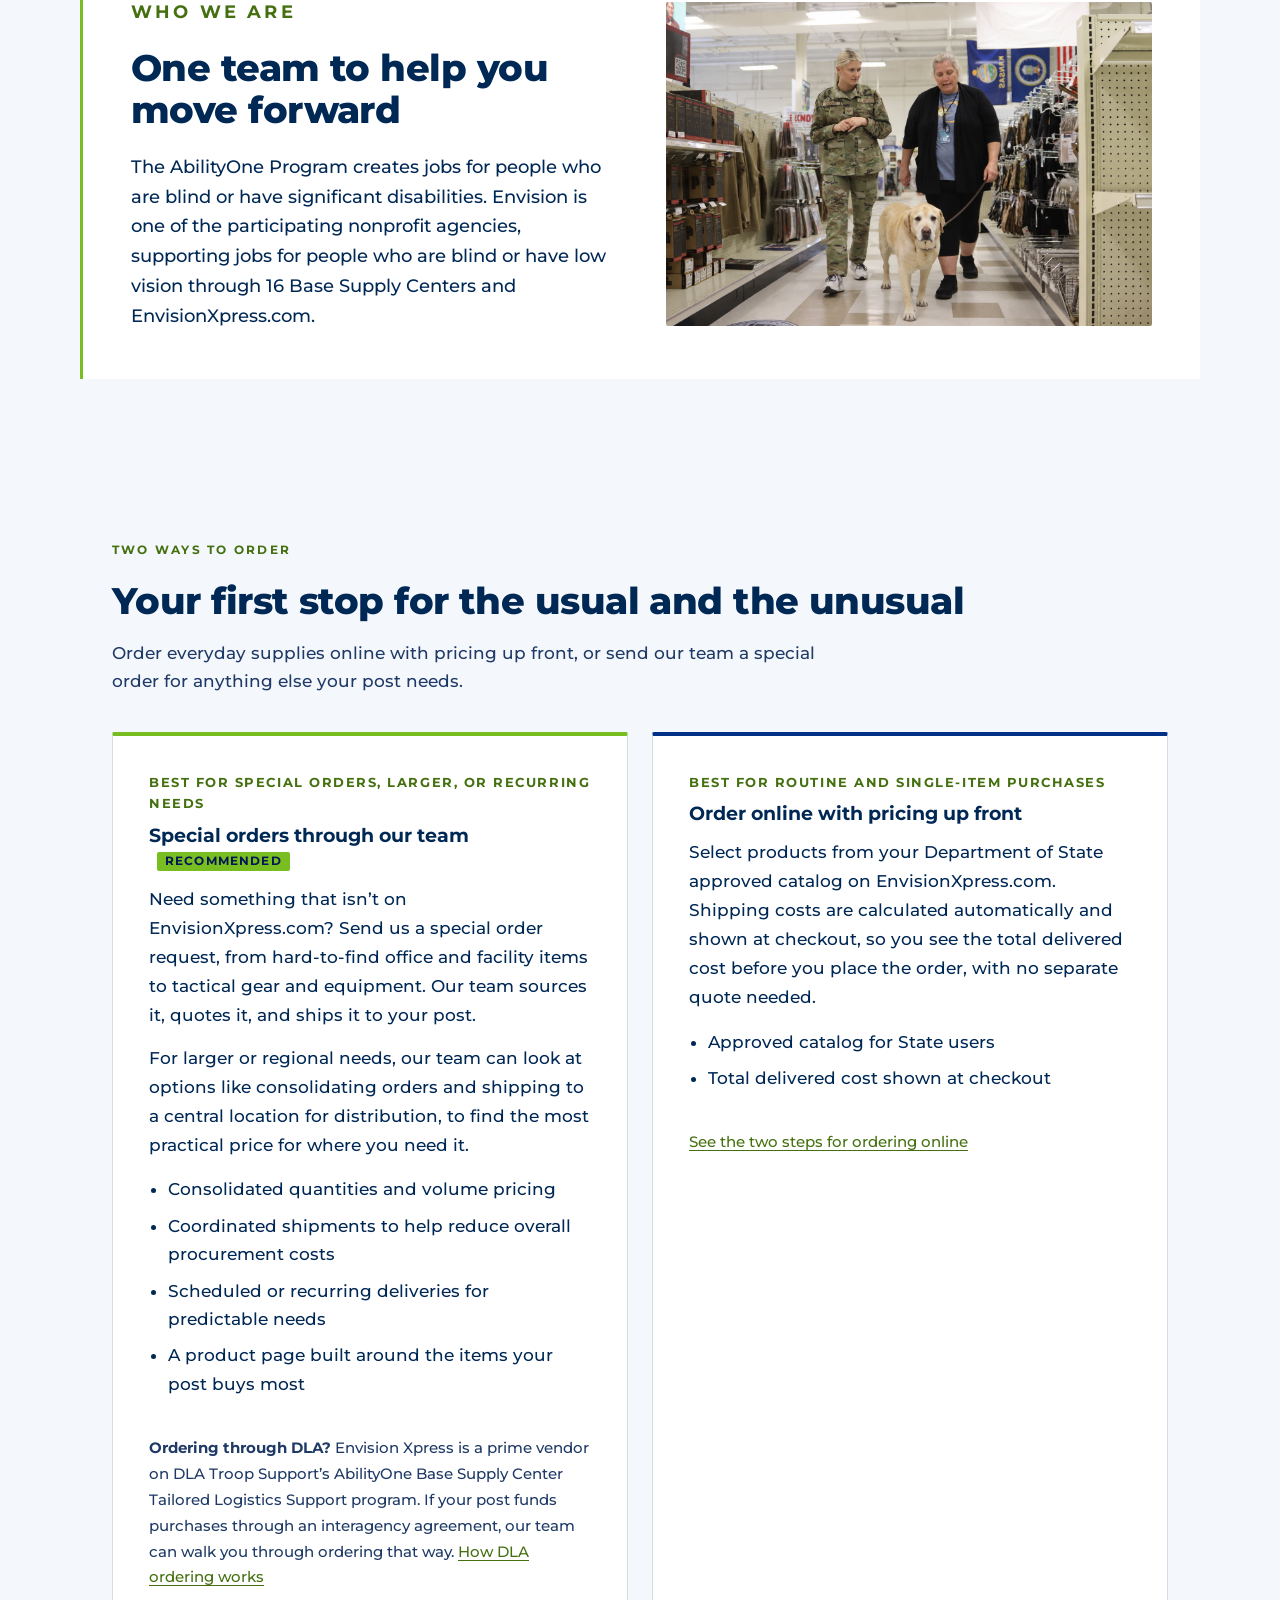
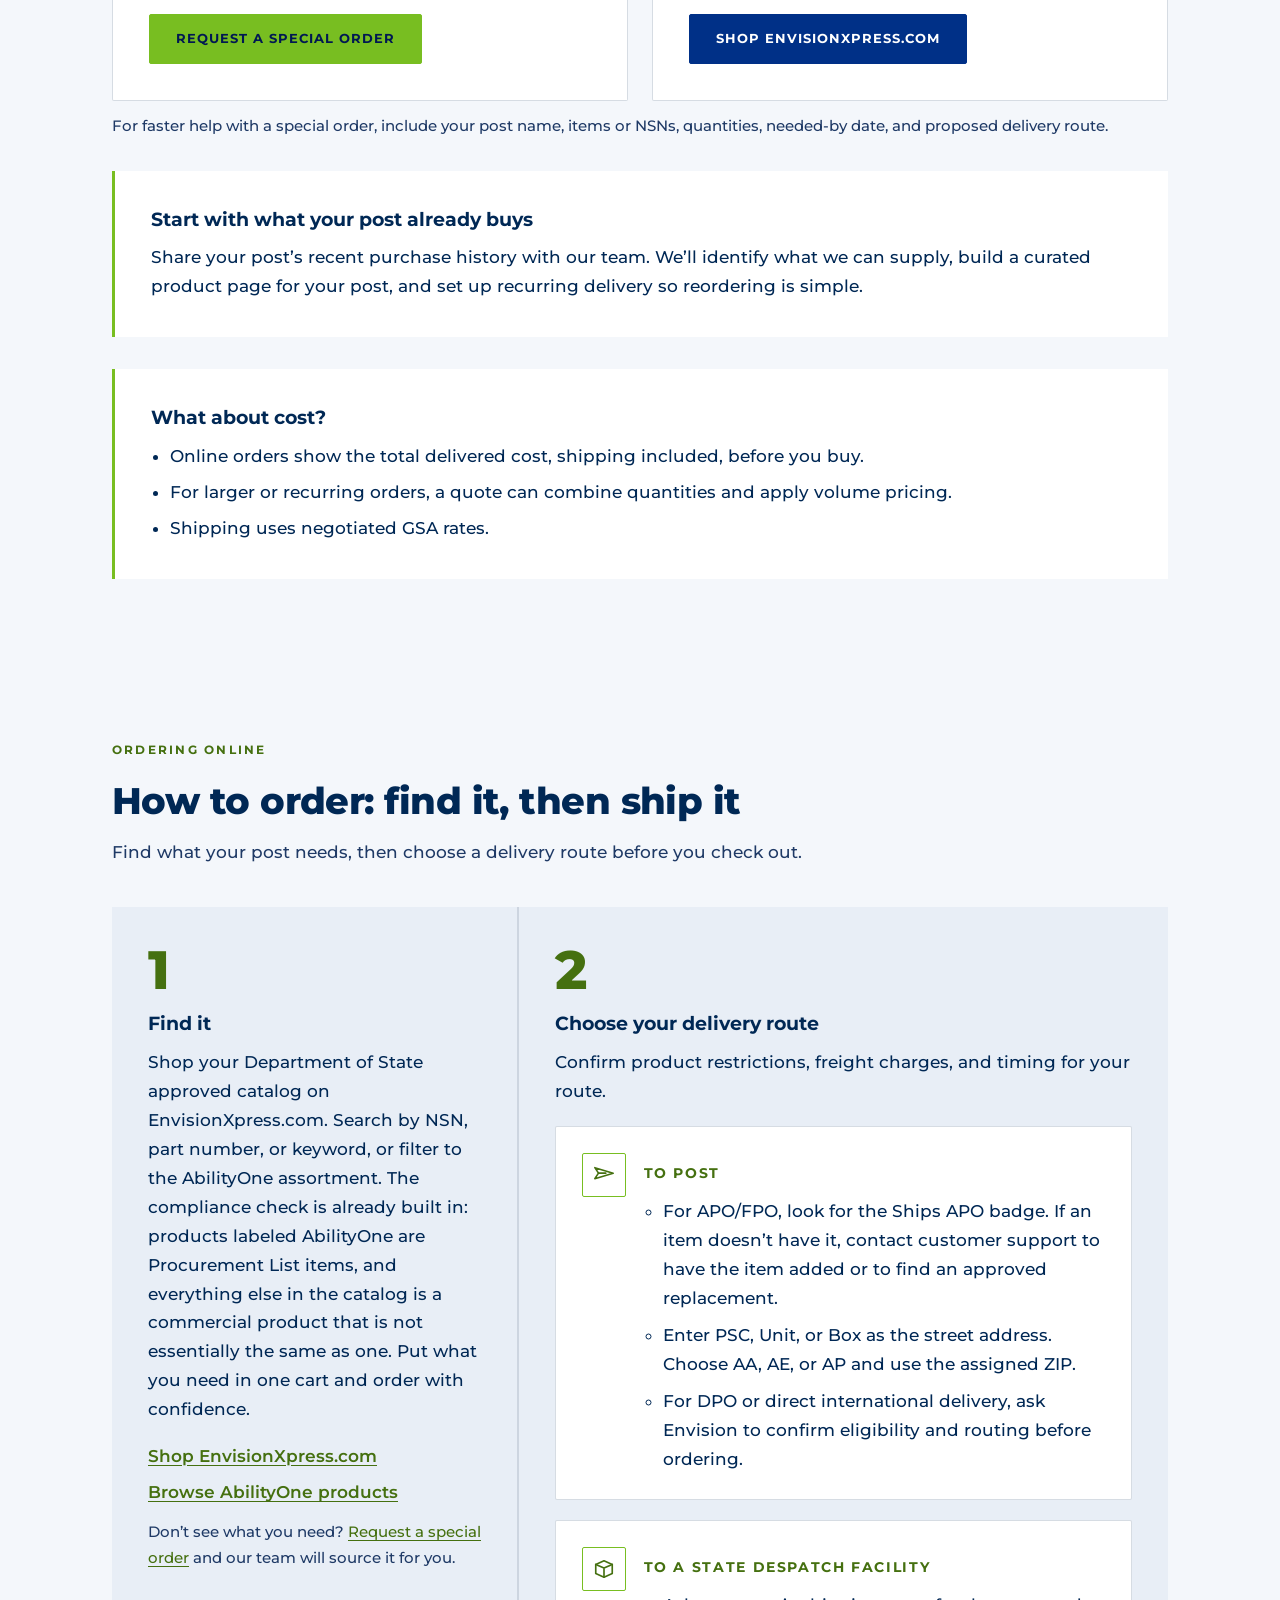
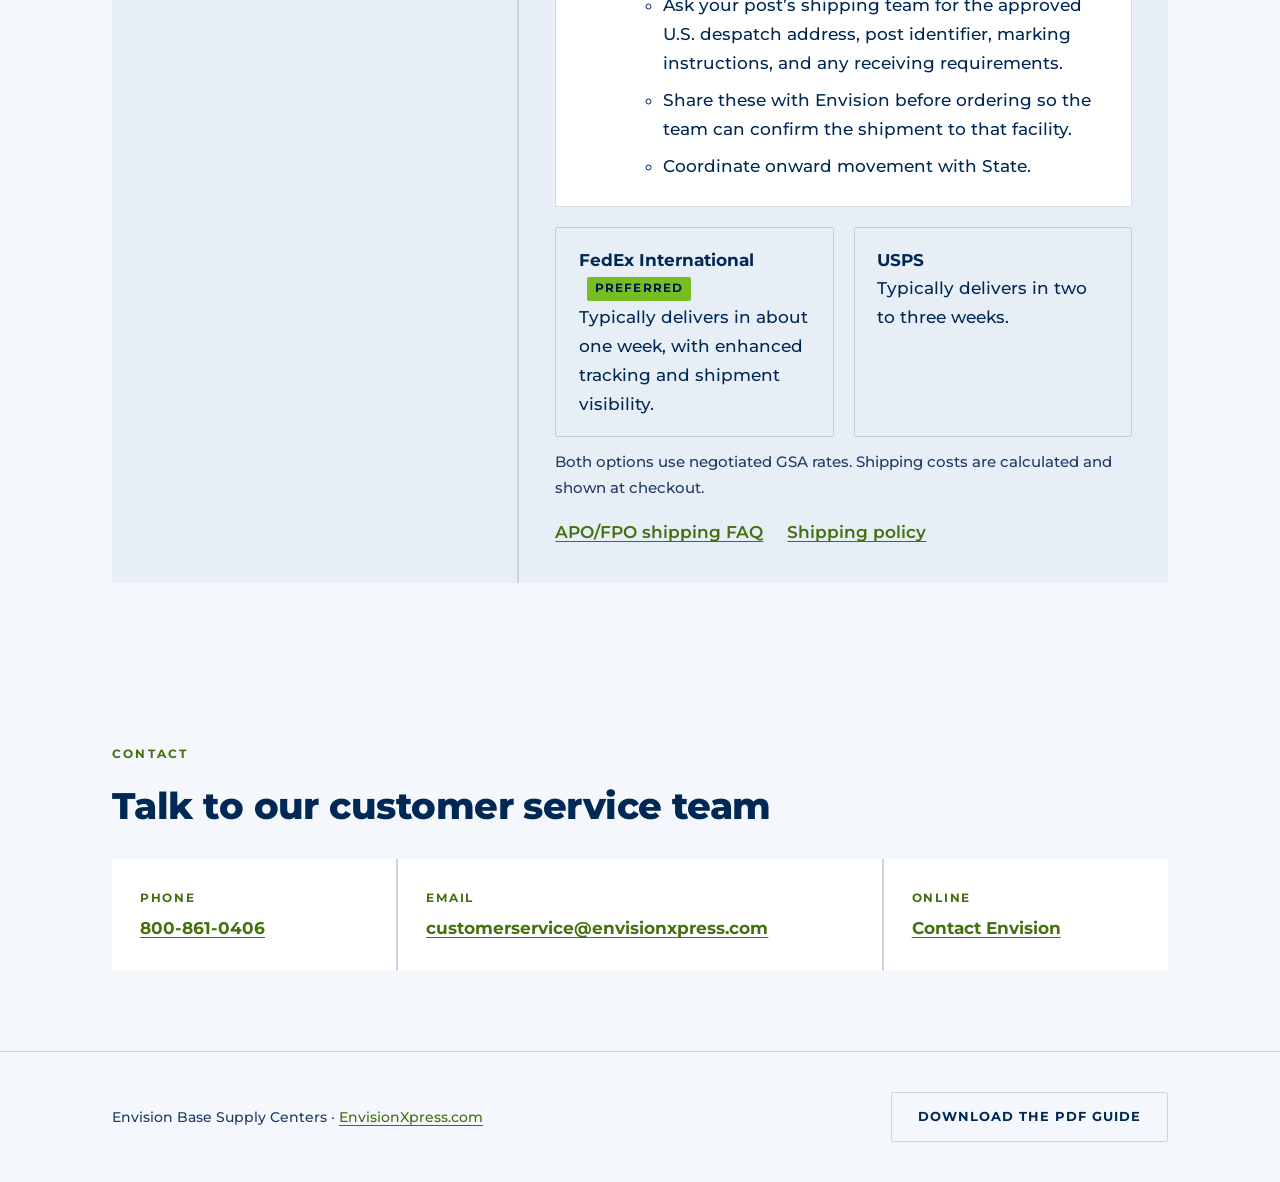
==== commit 14761cf0: "State page and PDF: lead with special orders, add DLA ordering note Co-Authored-By: Claude Opus 5.5 " ====
--- a/state/index.html
+++ b/state/index.html
@@ -246,6 +246,7 @@
   .way ul { padding-left: 1.2rem; margin: 1rem 0 1.5rem; }
   .way li + li { margin-top: 0.45rem; }
   .way .btn-primary { margin-top: auto; align-self: flex-start; }
+  .way .tip { margin-bottom: 1.5rem; }
   .way .btn-primary.blue { background: var(--blue); border-color: var(--blue); color: #fff; }
   html[data-env-theme="hc"] .way .btn-primary.blue { background: var(--green); border-color: var(--green); color:#000; }
 
@@ -375,7 +376,7 @@
   <section class="pillars" aria-label="What Envision handles for posts">
     <ul class="wrap" style="padding:0">
       <li><span class="icon"><svg viewBox="0 0 24 24" fill="none" stroke="currentColor" stroke-width="1.8" stroke-linecap="round" stroke-linejoin="round" aria-hidden="true"><path d="M9 11l3 3 8-8"/><path d="M20 12v7a2 2 0 0 1-2 2H5a2 2 0 0 1-2-2V5a2 2 0 0 1 2-2h11"/></svg></span>AbilityOne and everyday supplies in one place</li>
-      <li><span class="icon"><svg viewBox="0 0 24 24" fill="none" stroke="currentColor" stroke-width="1.8" stroke-linecap="round" stroke-linejoin="round" aria-hidden="true"><path d="M2 16l20-6-20-6 4 6-4 6z"/><path d="M6 10h8"/></svg></span>Special requests, including items not on the website</li>
+      <li><span class="icon"><svg viewBox="0 0 24 24" fill="none" stroke="currentColor" stroke-width="1.8" stroke-linecap="round" stroke-linejoin="round" aria-hidden="true"><path d="M2 16l20-6-20-6 4 6-4 6z"/><path d="M6 10h8"/></svg></span>Special orders, including items not on the website</li>
       <li><span class="icon"><svg viewBox="0 0 24 24" fill="none" stroke="currentColor" stroke-width="1.8" stroke-linecap="round" stroke-linejoin="round" aria-hidden="true"><path d="M3 7l9-4 9 4v10l-9 4-9-4z"/><path d="M3 7l9 4 9-4M12 11v10"/></svg></span>Delivery to post, APO/FPO, and State despatch facilities</li>
     </ul>
   </section>
@@ -413,9 +414,23 @@
   <section class="block section-light" id="ways" aria-labelledby="waysTitle">
     <div class="wrap">
       <p class="eyebrow">Two ways to order</p>
-      <h2 id="waysTitle">Order online, or let our team source it for you</h2>
-      <p class="lede">Choose the path that fits the purchase. Both give your post a clear view of cost before anything ships.</p>
+      <h2 id="waysTitle">Your first stop for the usual and the unusual</h2>
+      <p class="lede">Order everyday supplies online with pricing up front, or send our team a special order for anything else your post needs.</p>
       <div class="ways">
+        <div class="way team">
+          <p class="best">Best for special orders, larger, or recurring needs</p>
+          <h3>Special orders through our team <span class="tag">Recommended</span></h3>
+          <p>Need something that isn&rsquo;t on EnvisionXpress.com? Send us a special order request, from hard-to-find office and facility items to tactical gear and equipment. Our team sources it, quotes it, and ships it to your post.</p>
+          <p>For larger or regional needs, our team can look at options like consolidating orders and shipping to a central location for distribution, to find the most practical price for where you need it.</p>
+          <ul>
+            <li>Consolidated quantities and volume pricing</li>
+            <li>Coordinated shipments to help reduce overall procurement costs</li>
+            <li>Scheduled or recurring deliveries for predictable needs</li>
+            <li>A product page built around the items your post buys most</li>
+          </ul>
+          <p class="tip"><strong>Ordering through DLA?</strong> Envision Xpress is a prime vendor on DLA Troop Support&rsquo;s AbilityOne Base Supply Center Tailored Logistics Support program. If your post funds purchases through an interagency agreement, our team can walk you through ordering that way. <a href="https://www.envisionxpress.com/tailored-logistics-support">How DLA ordering works</a></p>
+          <a class="btn-primary" href="https://www.envisionxpress.com/request-a-quote/">Request a special order</a>
+        </div>
         <div class="way">
           <p class="best">Best for routine and single-item purchases</p>
           <h3>Order online with pricing up front</h3>
@@ -427,21 +442,8 @@
           <p class="tip"><a href="#steps">See the two steps for ordering online</a></p>
           <a class="btn-primary blue" href="https://www.envisionxpress.com/">Shop EnvisionXpress.com</a>
         </div>
-        <div class="way team">
-          <p class="best">Best for special requests, larger, or recurring orders</p>
-          <h3>Work with our customer service team <span class="tag">Recommended</span></h3>
-          <p>Tell us what your post needs, whether or not it&rsquo;s on EnvisionXpress.com, from office and facility supplies to tactical gear and equipment. Our team sources it and builds a custom quote designed to make purchasing and shipping more efficient.</p>
-          <p>For larger or regional needs, our team can look at options like consolidating orders and shipping to a central location for distribution, to find the most practical price for where you need it.</p>
-          <ul>
-            <li>Consolidated quantities and volume pricing</li>
-            <li>Coordinated shipments to help reduce overall procurement costs</li>
-            <li>Scheduled or recurring deliveries for predictable needs</li>
-            <li>A product page built around the items your post buys most</li>
-          </ul>
-          <a class="btn-primary" href="https://www.envisionxpress.com/request-a-quote/">Request a quote</a>
-        </div>
       </div>
-      <p class="tip">For faster help with a quote, include your post name, items or NSNs, quantities, needed-by date, and proposed delivery route.</p>
+      <p class="tip">For faster help with a special order, include your post name, items or NSNs, quantities, needed-by date, and proposed delivery route.</p>
       <div class="callout cost">
         <div>
           <h3>Start with what your post already buys</h3>
@@ -463,7 +465,7 @@
 
   <section class="block dark" id="steps" aria-labelledby="stepsTitle">
     <div class="wrap">
-      <p class="eyebrow">Option 1: Order online</p>
+      <p class="eyebrow">Ordering online</p>
       <h2 id="stepsTitle">How to order: find it, then ship it</h2>
       <p class="lede">Find what your post needs, then choose a delivery route before you check out.</p>
 
@@ -476,7 +478,7 @@
             <a href="https://www.envisionxpress.com/">Shop EnvisionXpress.com</a>
             <a href="https://www.envisionxpress.com/abilityone/">Browse AbilityOne products</a>
           </div>
-          <p class="tip">Don&rsquo;t see what you need? <a href="https://www.envisionxpress.com/request-a-quote/">Request a quote</a> and our team will source it for you.</p>
+          <p class="tip">Don&rsquo;t see what you need? <a href="https://www.envisionxpress.com/request-a-quote/">Request a special order</a> and our team will source it for you.</p>
         </li>
         <li class="step" id="shipping">
           <span class="step-num" aria-hidden="true">2</span>
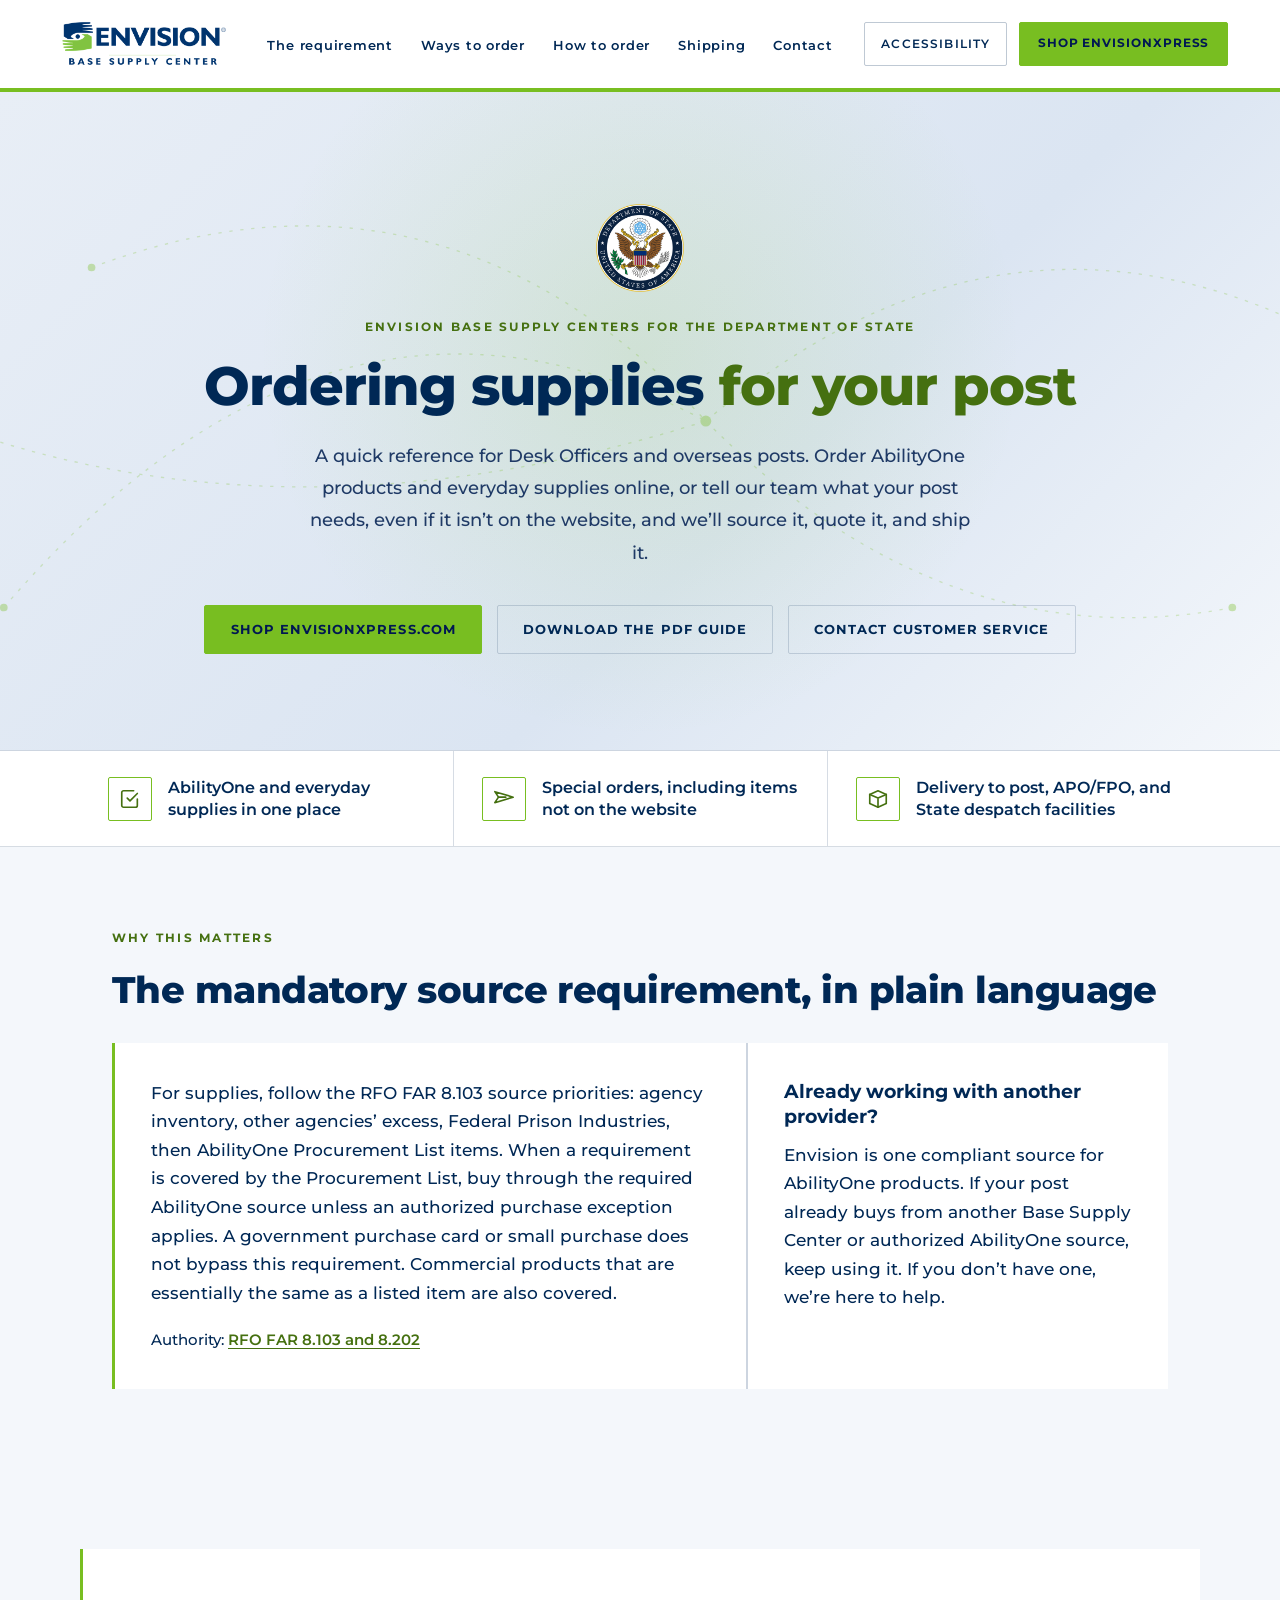
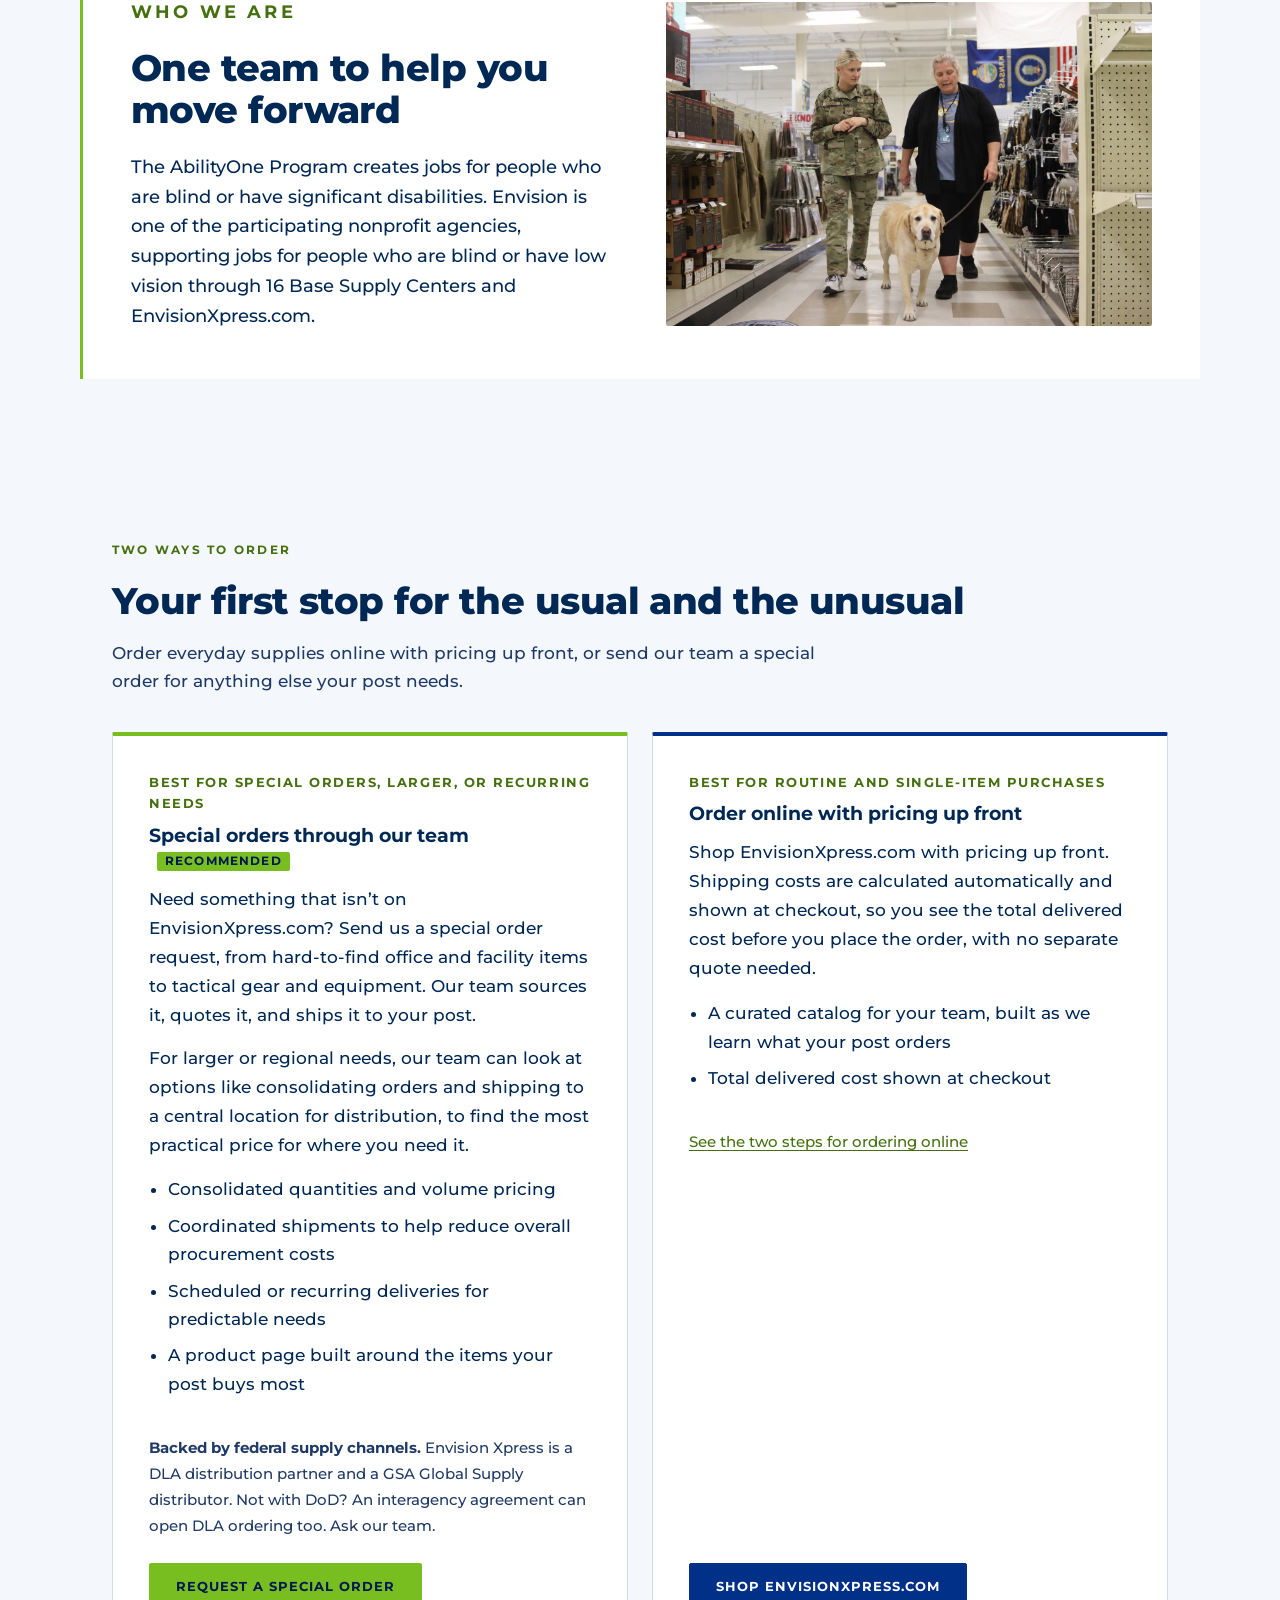
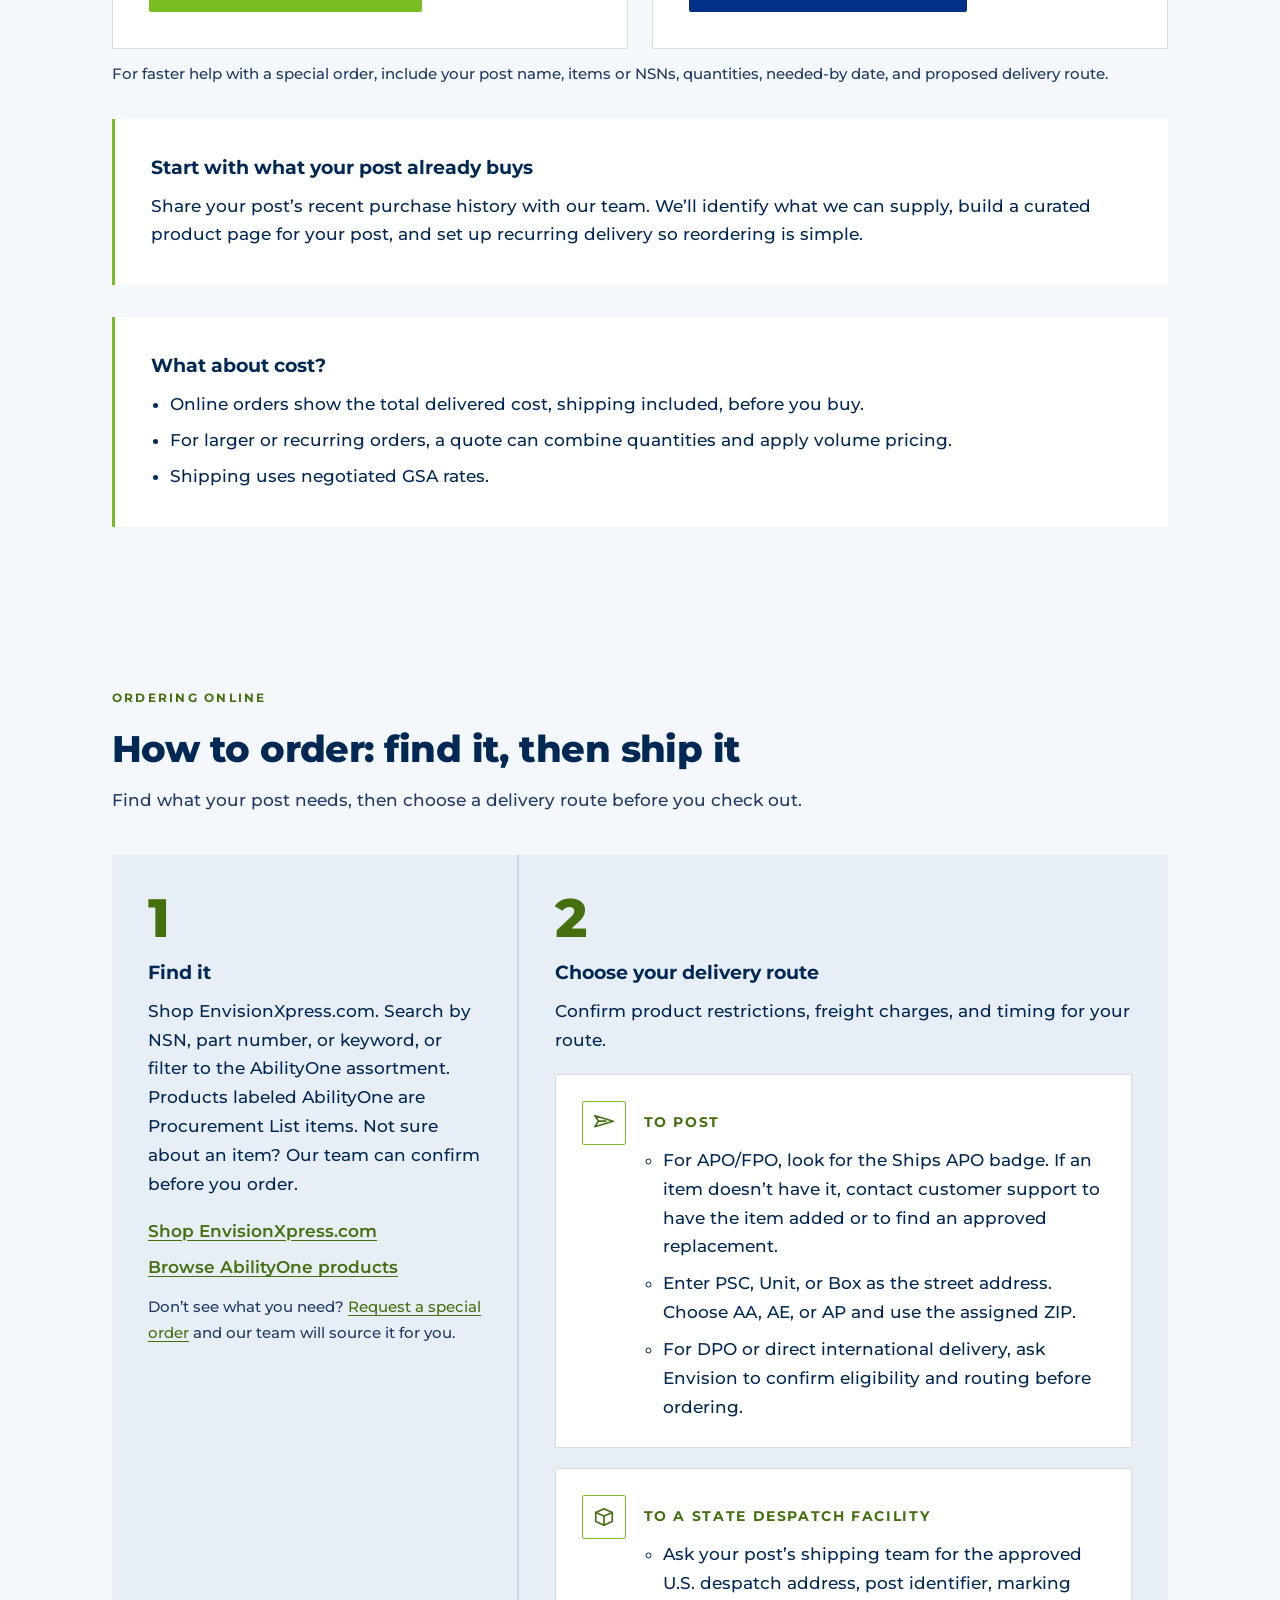
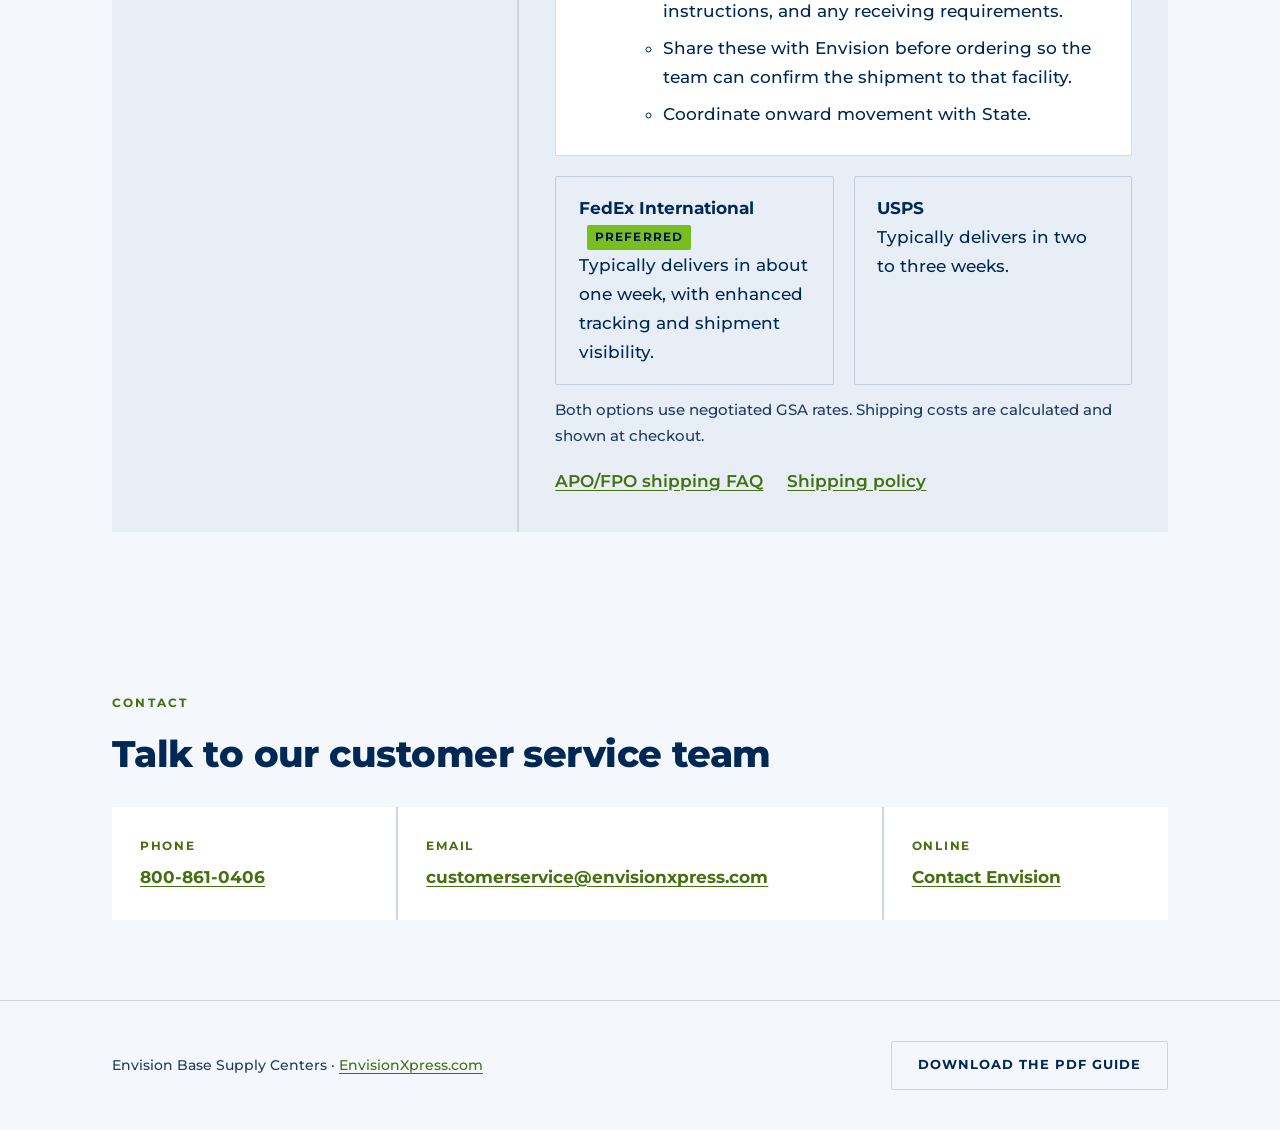
==== commit 4c7a0ca1: "State page and PDF: drop approved-catalog claim, lead DLA note with distributor status Co-Authored-B" ====
--- a/state/index.html
+++ b/state/index.html
@@ -428,15 +428,15 @@
             <li>Scheduled or recurring deliveries for predictable needs</li>
             <li>A product page built around the items your post buys most</li>
           </ul>
-          <p class="tip"><strong>Ordering through DLA?</strong> Envision Xpress is a prime vendor on DLA Troop Support&rsquo;s AbilityOne Base Supply Center Tailored Logistics Support program. If your post funds purchases through an interagency agreement, our team can walk you through ordering that way. <a href="https://www.envisionxpress.com/tailored-logistics-support">How DLA ordering works</a></p>
+          <p class="tip"><strong>Backed by federal supply channels.</strong> Envision Xpress is a DLA distribution partner and a GSA Global Supply distributor. Not with DoD? An interagency agreement can open DLA ordering too. Ask our team.</p>
           <a class="btn-primary" href="https://www.envisionxpress.com/request-a-quote/">Request a special order</a>
         </div>
         <div class="way">
           <p class="best">Best for routine and single-item purchases</p>
           <h3>Order online with pricing up front</h3>
-          <p>Select products from your Department of State approved catalog on EnvisionXpress.com. Shipping costs are calculated automatically and shown at checkout, so you see the total delivered cost before you place the order, with no separate quote needed.</p>
+          <p>Shop EnvisionXpress.com with pricing up front. Shipping costs are calculated automatically and shown at checkout, so you see the total delivered cost before you place the order, with no separate quote needed.</p>
           <ul>
-            <li>Approved catalog for State users</li>
+            <li>A curated catalog for your team, built as we learn what your post orders</li>
             <li>Total delivered cost shown at checkout</li>
           </ul>
           <p class="tip"><a href="#steps">See the two steps for ordering online</a></p>
@@ -473,7 +473,7 @@
         <li class="step">
           <span class="step-num" aria-hidden="true">1</span>
           <h3><span class="visually-hidden">Step 1: </span>Find it</h3>
-          <p>Shop your Department of State approved catalog on EnvisionXpress.com. Search by NSN, part number, or keyword, or filter to the AbilityOne assortment. The compliance check is already built in: products labeled AbilityOne are Procurement List items, and everything else in the catalog is a commercial product that is not essentially the same as one. Put what you need in one cart and order with confidence.</p>
+          <p>Shop EnvisionXpress.com. Search by NSN, part number, or keyword, or filter to the AbilityOne assortment. Products labeled AbilityOne are Procurement List items. Not sure about an item? Our team can confirm before you order.</p>
           <div class="step-links">
             <a href="https://www.envisionxpress.com/">Shop EnvisionXpress.com</a>
             <a href="https://www.envisionxpress.com/abilityone/">Browse AbilityOne products</a>
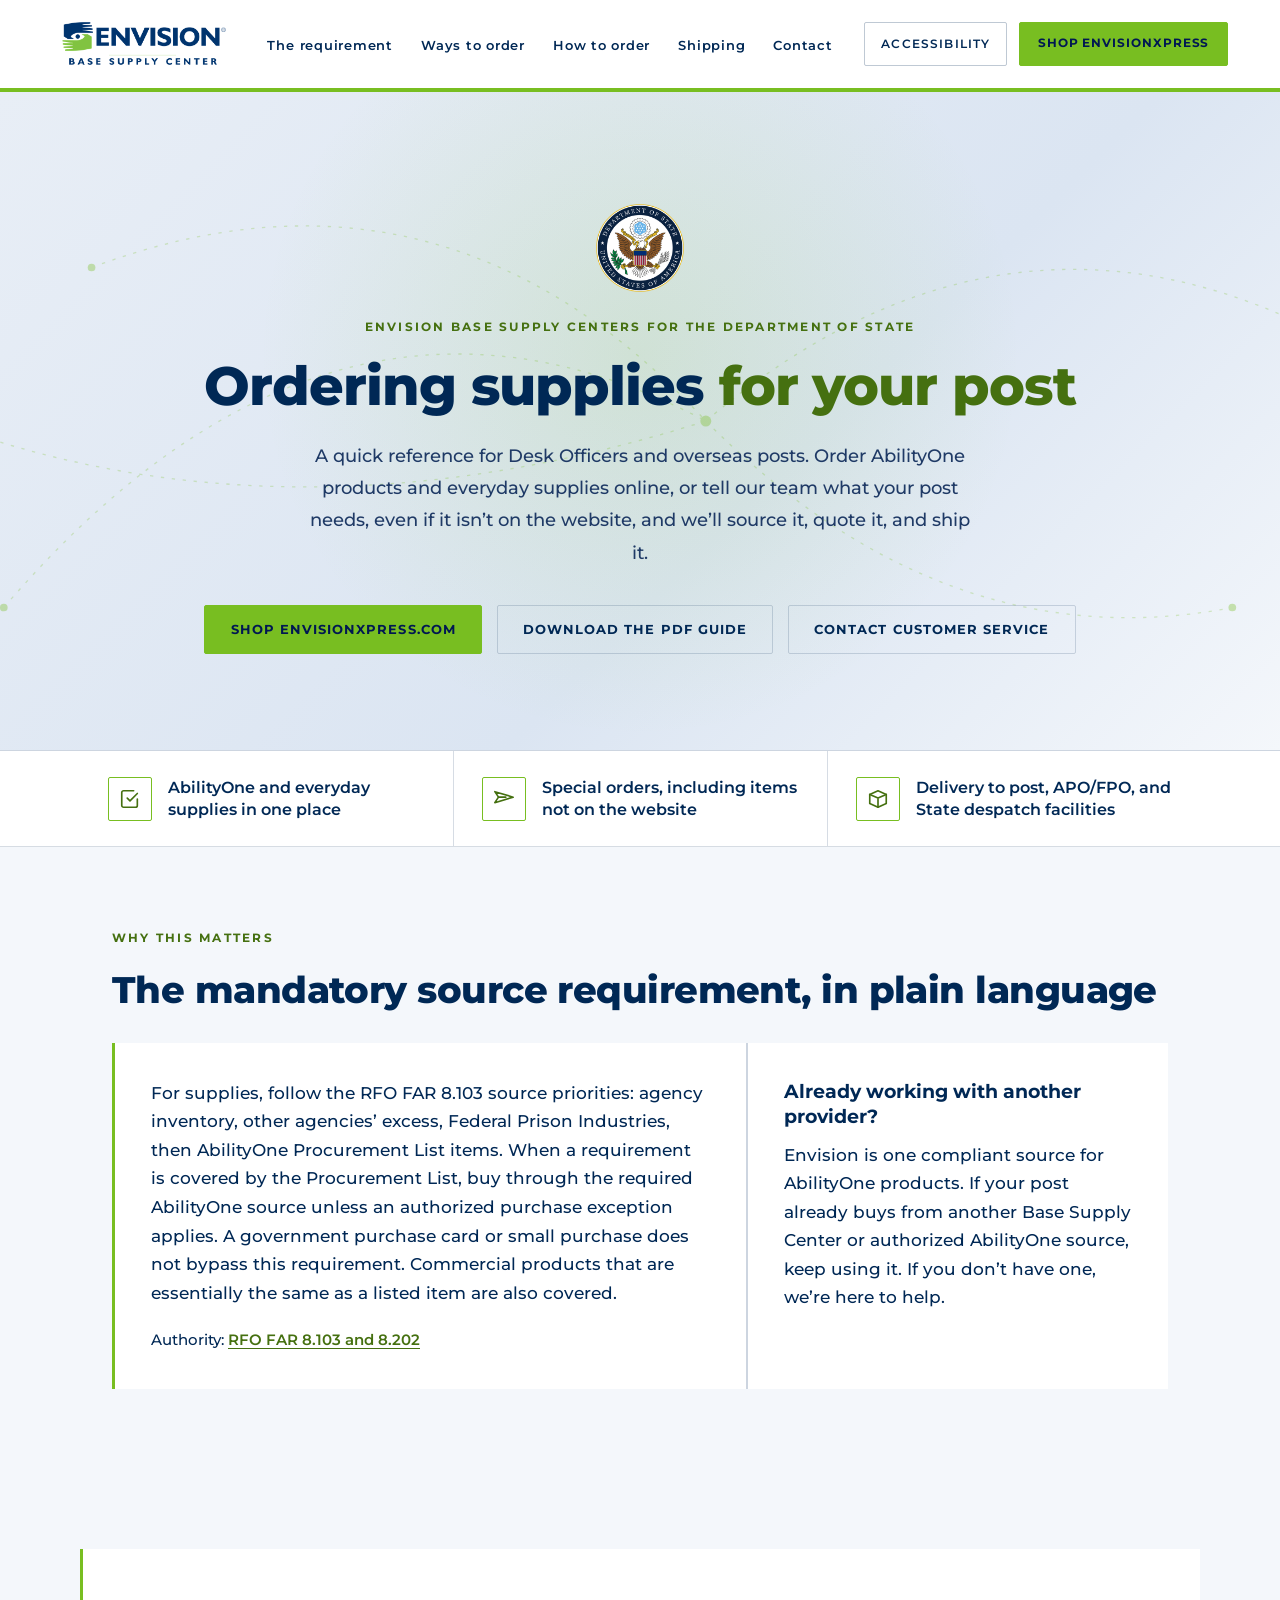
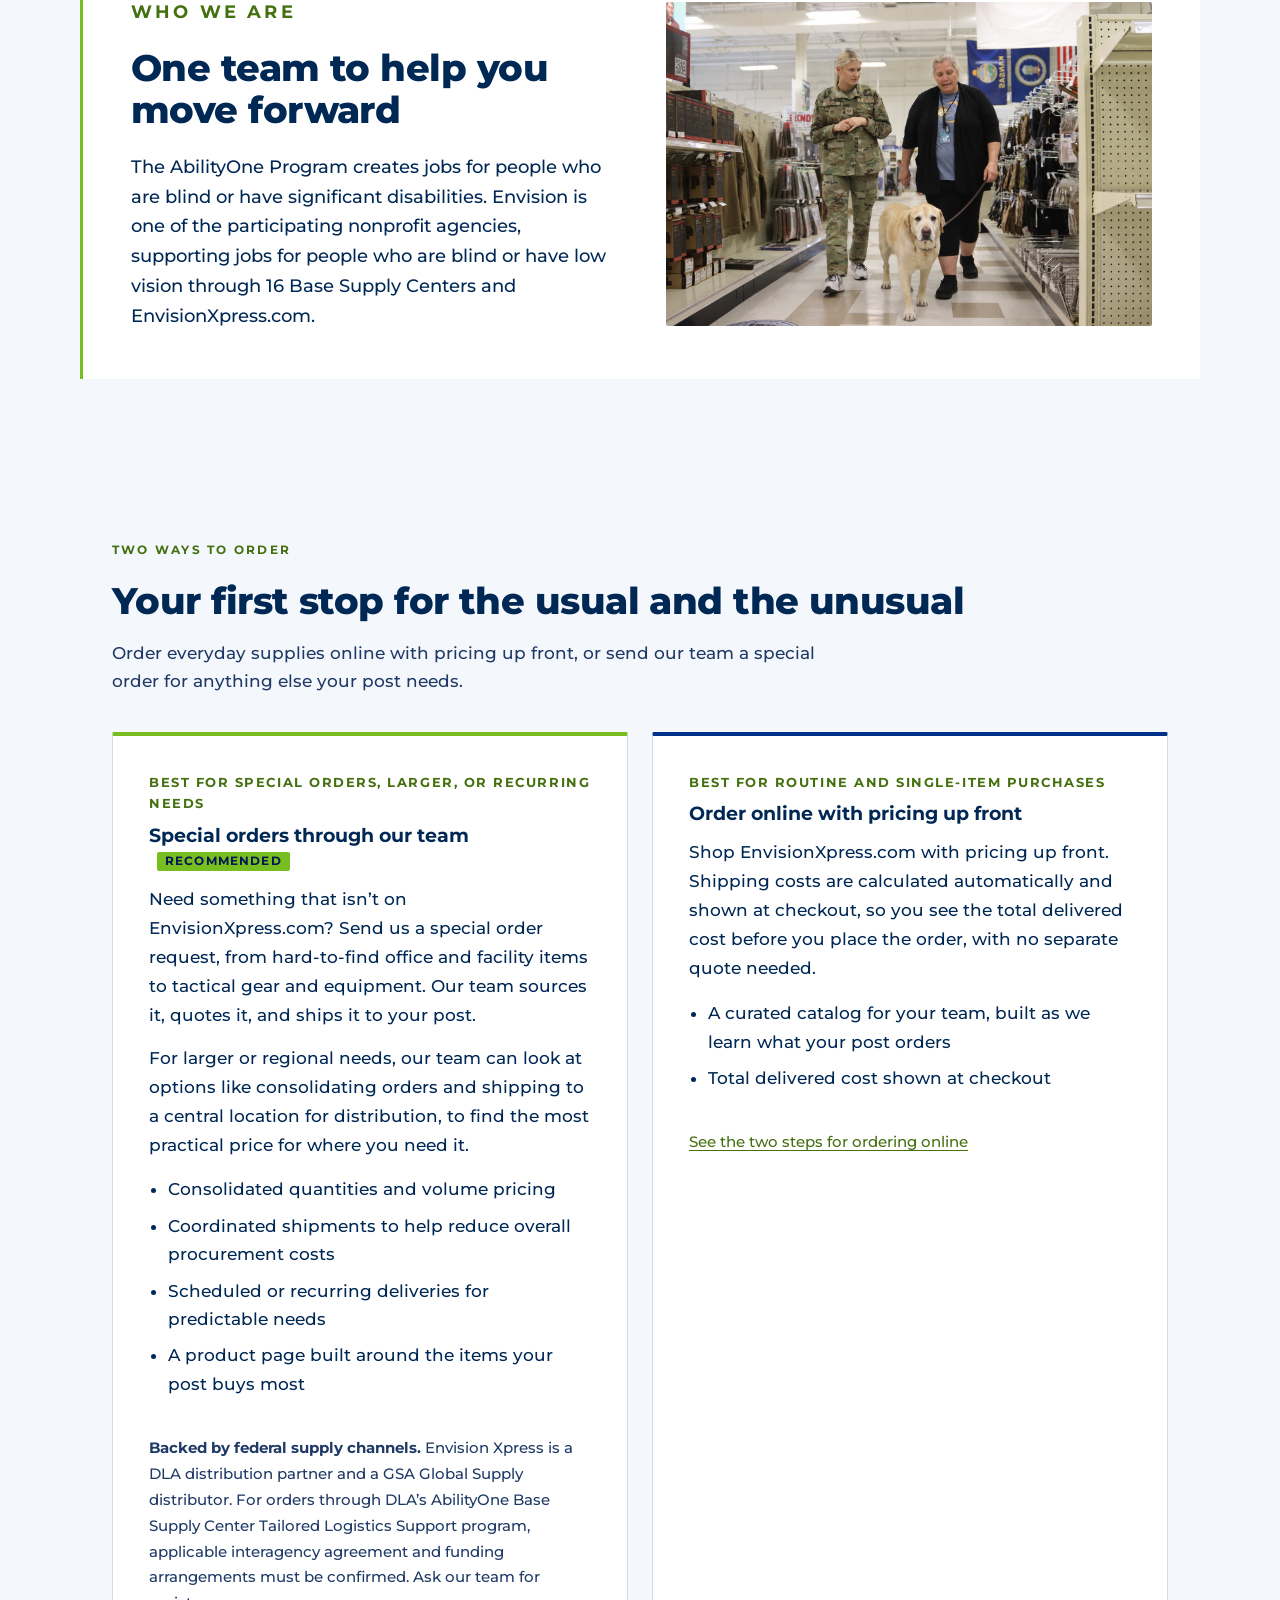
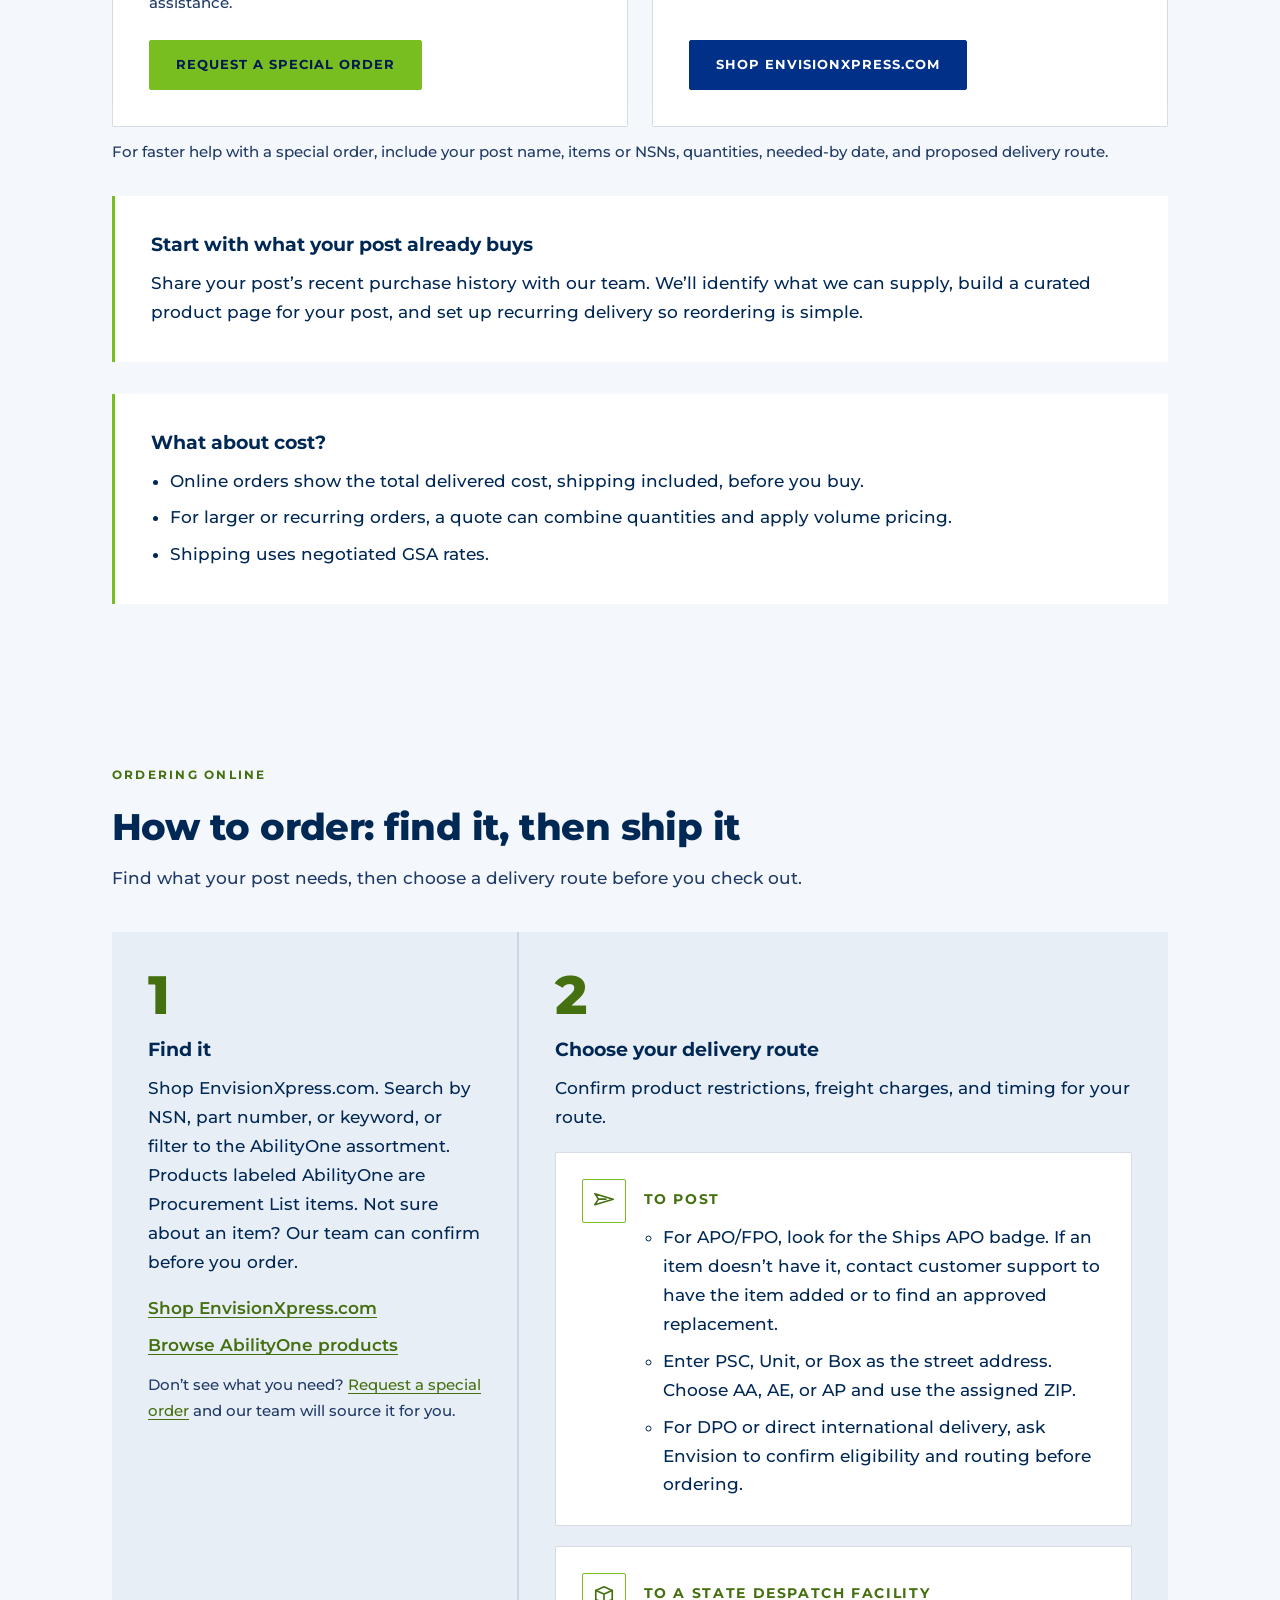
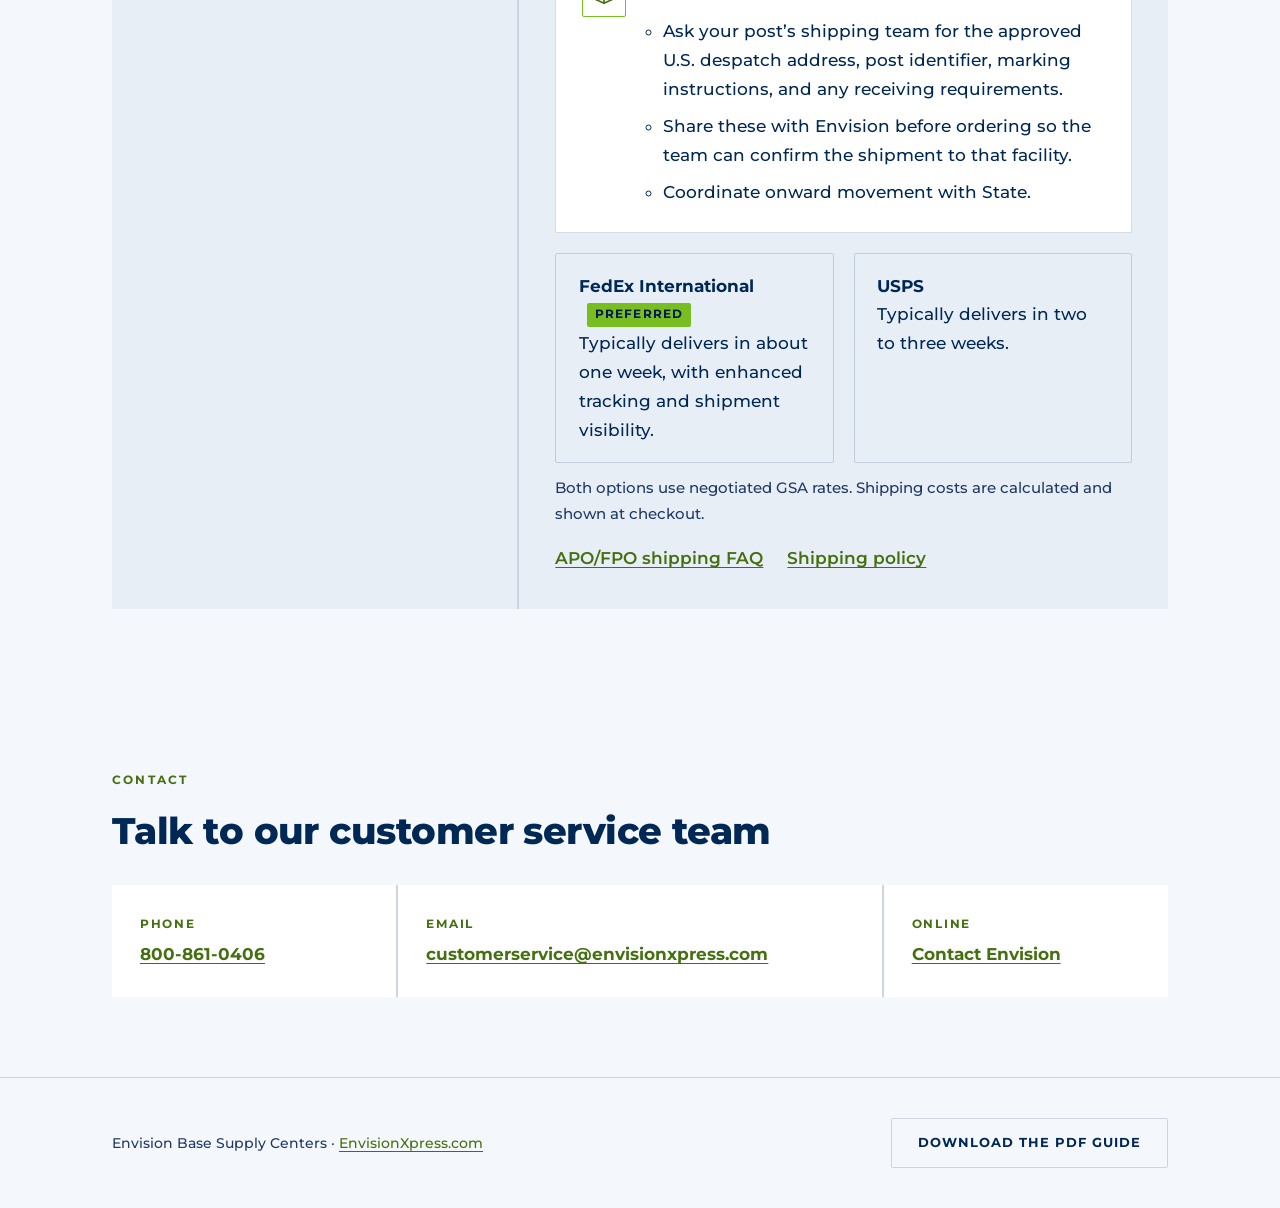
==== commit b6cc6a25: "State page and PDF: use Sebastian's TLS wording per Justin's correction Co-Authored-By: Claude Opus " ====
--- a/state/index.html
+++ b/state/index.html
@@ -428,7 +428,7 @@
             <li>Scheduled or recurring deliveries for predictable needs</li>
             <li>A product page built around the items your post buys most</li>
           </ul>
-          <p class="tip"><strong>Backed by federal supply channels.</strong> Envision Xpress is a DLA distribution partner and a GSA Global Supply distributor. Not with DoD? An interagency agreement can open DLA ordering too. Ask our team.</p>
+          <p class="tip"><strong>Backed by federal supply channels.</strong> Envision Xpress is a DLA distribution partner and a GSA Global Supply distributor. For orders through DLA&rsquo;s AbilityOne Base Supply Center Tailored Logistics Support program, applicable interagency agreement and funding arrangements must be confirmed. Ask our team for assistance.</p>
           <a class="btn-primary" href="https://www.envisionxpress.com/request-a-quote/">Request a special order</a>
         </div>
         <div class="way">
